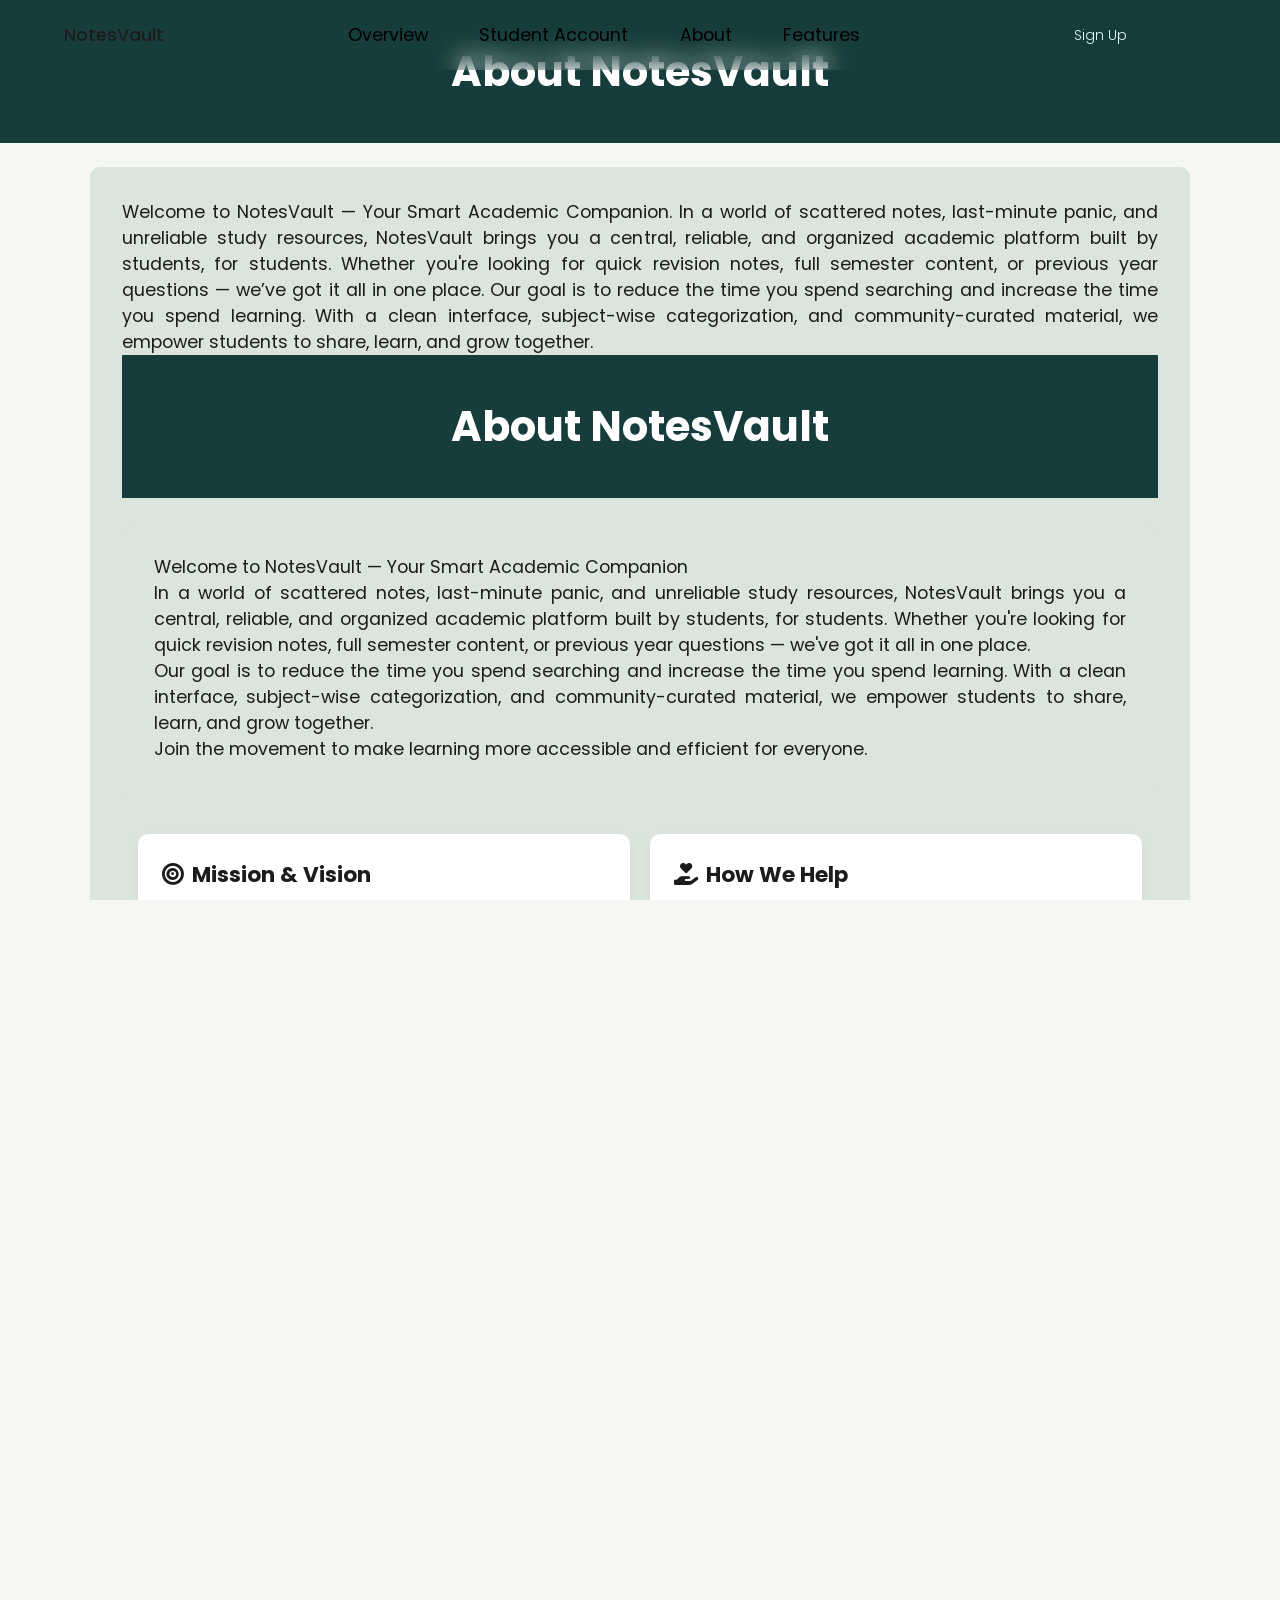
==== about.html @ c459f309 "Merge branch 'main' into main" ====
<!DOCTYP<!DOCTYPE html>
<html lang="en">
<head>
  <meta charset="UTF-8" />
  <meta name="viewport" content="width=device-width, initial-scale=1.0"/>
  <meta name="description" content="Learn about NotesVault - Your Smart Academic Companion. A centralized platform for students to store, browse, and manage notes and previous year questions semester-wise." />
  <meta name="keywords" content="notes, academic, study, students, NotesVault, previous year questions, semester notes" />
  <title>About | NotesVault</title>
  <meta name="description" content="Learn about NotesVault, your smart academic companion for organized notes, study resources, and community-curated content.">
  <meta name="keywords" content="NotesVault, academic resources, study notes, student community, education, open-source">
  <link rel="stylesheet" href="about.css" />
  <link rel="stylesheet" href="styles.css" />
  <link rel="stylesheet" href="https://cdnjs.cloudflare.com/ajax/libs/font-awesome/6.4.0/css/all.min.css">
</head>
<body>


  <header class="hero-section">
    <h1>About NotesVault</h1>
  </header>

  <section class="intro-box container">
    <p>
      Welcome to NotesVault — Your Smart Academic Companion.
      In a world of scattered notes, last-minute panic, and unreliable study resources, NotesVault brings you a central, reliable, and organized academic platform built by students, for students. Whether you're looking for quick revision notes, full semester content, or previous year questions — we’ve got it all in one place.
      Our goal is to reduce the time you spend searching and increase the time you spend learning. With a clean interface, subject-wise categorization, and community-curated material, we empower students to share, learn, and grow together.

  <!-- Header -->
  <header>
    <div id="header">
      <div id="header-title-box">
        <p id="header-title">NotesVault</p>
      </div>

      <!-- Hamburger Menu Button -->
      <button class="hamburger-menu" id="hamburgerMenu" onclick="toggleMobileMenu()">
        <span class="hamburger-line"></span>
        <span class="hamburger-line"></span>
        <span class="hamburger-line"></span>
      </button>

      <!-- Navigation Menu -->
      <div id="header-navigation" class="nav-menu">
        <a href="./pages/overview.html">Overview</a>
        <a href="/">Student Account</a>
        <a href="about.html">About</a>
        <a href="/">Features</a>
      </div>

      <div id="header-signup-box">
        <a href="/notesvault/pages/signup.html"><p>Sign Up</p></a>
        <button class="theme-toggle" id="themeToggle" onclick="toggleTheme()">
          <svg class="sun-icon" width="20" height="20" viewBox="0 0 24 24" fill="none" stroke="currentColor"
            stroke-width="2" stroke-linecap="round" stroke-linejoin="round">
            <circle cx="12" cy="12" r="5"></circle>
            <path
              d="M12 1v2M12 21v2M4.22 4.22l1.42 1.42M18.36 18.36l1.42 1.42M1 12h2M21 12h2M4.22 19.78l1.42-1.42M18.36 5.64l1.42-1.42">
            </path>
          </svg>
          <svg class="moon-icon" width="20" height="20" viewBox="0 0 24 24" fill="none" stroke="currentColor"
            stroke-width="2" stroke-linecap="round" stroke-linejoin="round">
            <path d="M21 12.79A9 9 0 1 1 11.21 3 7 7 0 0 0 21 12.79z"></path>
          </svg>
        </button>
      </div>
    </div>
  </header>

  <!-- Hero Section -->
  <section class="hero-section">
    <h1>About NotesVault</h1>
  </section>

  <!-- Intro -->
  <section class="intro-box container">
    <p>
      Welcome to NotesVault — Your Smart Academic Companion
    </p>
    <p>
      In a world of scattered notes, last-minute panic, and unreliable study resources, NotesVault brings you a central, reliable, and organized academic platform built by students, for students. Whether you're looking for quick revision notes, full semester content, or previous year questions — we've got it all in one place.
    </p>
    <p>
      Our goal is to reduce the time you spend searching and increase the time you spend learning. With a clean interface, subject-wise categorization, and community-curated material, we empower students to share, learn, and grow together.
    </p>
    <p>

      Join the movement to make learning more accessible and efficient for everyone.
    </p>
  </section>

  <section class="two-cards container">
    <div class="card">
      <h3><i class="fas fa-bullseye"></i> Mission & Vision</h3>
      <p>
        We aim to simplify academic resources for every student, ensuring equal access to well-organized material.
        Our mission is to eliminate academic clutter and create a collaborative ecosystem where students support each other through shared resources.
      </p>
    </div>
    <div class="card">
      <h3><i class="fas fa-hand-holding-heart"></i> How We Help</h3>
      <p>
        From last-minute revision to full-fledged preparation, we reduce the search time so you can focus on learning.
        Organized filters, peer-contributed content, and smart UX make us your go-to academic hub.
      </p>
    </div>
  </section>

  <section class="features container">
    <div class="feature-box">
      <h3><i class="fas fa-book"></i> Centralized Notes</h3>
      <p>
        Access semester-wise notes across subjects in one place. Clear breakdowns, organized format, and community-vetted quality.
      </p>
    </div>
    <div class="feature-box">
      <h3><i class="fas fa-search"></i> Smart Search</h3>
      <p>
        Powerful search with semester, branch, or subject filters so you never waste time again.
      </p>
    </div>
    <div class="feature-box">
      <h3><i class="fas fa-users"></i> Community Powered</h3>
      <p>
        NotesVault thrives on student contributions. Share your notes, help others, and build together.
      </p>
    </div>
  </section>

  <section class="cta container">
    <h3><i class="fab fa-github"></i> Star Our Project on GitHub</h3>
    <p>Love NotesVault? Show your support by starring our open-source repo on GitHub.</p>
    <p>
      Help us grow and build better by joining our contributor community!
    </p>
    <a href="https://github.com/opensource-society/notesvault" target="_blank">
      ⭐ Star on GitHub
    </a>
  </section>

  <footer class="footer">
    © 2025 NotesVault. All rights reserved.

  <!-- Footer -->
  <footer class="modern-footer">
    <div class="footer-container">
      <div class="footer-top">
        <div class="footer-brand">
          <div class="footer-logo">NotesVault</div>
          <p class="footer-description">
            Your go-to companion for organized learning. Keep your study notes and PYQs organized, easy to
            find, and always just a click away.
          </p>
          <div class="social-links">
            <a href="https://github.com/opensource-society/notesvault" class="social-link" target="_blank"
              rel="noopener noreferrer">
              <svg width="24" height="24" viewBox="0 0 24 24" fill="currentColor">
                <path
                  d="M12 0C5.374 0 0 5.373 0 12 0 17.302 3.438 21.8 8.207 23.387c.599.111.793-.261.793-.577v-2.234c-3.338.726-4.033-1.416-4.033-1.416-.546-1.387-1.333-1.756-1.333-1.756-1.089-.745.083-.729.083-.729 1.205.084 1.839 1.237 1.839 1.237 1.07 1.834 2.807 1.304 3.492.997.107-.775.418-1.305.762-1.604-2.665-.305-5.467-1.334-5.467-5.931 0-1.311.469-2.381 1.236-3.221-.124-.303-.535-1.524.117-3.176 0 0 1.008-.322 3.301 1.23A11.509 11.509 0 0112 5.803c1.02.005 2.047.138 3.006.404 2.291-1.552 3.297-1.23 3.297-1.23.653 1.653.242 2.874.118 3.176.77.84 1.235 1.911 1.235 3.221 0 4.609-2.807 5.624-5.479 5.921.43.372.823 1.102.823 2.222v3.293c0 .319.192.694.801.576C20.566 21.797 24 17.300 24 12c0-6.627-5.373-12-12-12z" />
              </svg>
            </a>
            <a href="#discord" class="social-link">
              <svg width="24" height="24" viewBox="0 0 24 24" fill="currentColor">
                <path
                  d="M20.317 4.492c-1.53-.69-3.17-1.2-4.885-1.49a.075.075 0 0 0-.079.036c-.21.369-.444.85-.608 1.23a18.566 18.566 0 0 0-5.487 0 12.36 12.36 0 0 0-.617-1.23A.077.077 0 0 0 8.562 3c-1.714.29-3.354.8-4.885 1.491a.07.07 0 0 0-.032.027C.533 9.093-.32 13.555.099 17.961a.08.08 0 0 0 .031.055 20.03 20.03 0 0 0 5.993 2.98.078.078 0 0 0 .084-.026 13.83 13.83 0 0 0 1.226-1.963.074.074 0 0 0-.041-.104 13.201 13.201 0 0 1-1.872-.878.075.075 0 0 1-.008-.125c.126-.093.252-.19.372-.287a.075.075 0 0 1 .078-.01c3.927 1.764 8.18 1.764 12.061 0a.075.075 0 0 1 .079.009c.12.098.245.195.372.288a.075.075 0 0 1-.006.125c-.598.344-1.22.635-1.873.877a.075.075 0 0 0-.041.105c.36.687.772 1.341 1.225 1.962a.077.077 0 0 0 .084.028 19.963 19.963 0 0 0 6.002-2.981.076.076 0 0 0 .032-.054c.5-5.094-.838-9.52-3.549-13.442a.06.06 0 0 0-.031-.028zM8.02 15.278c-1.182 0-2.157-1.069-2.157-2.38 0-1.312.956-2.38 2.157-2.38 1.21 0 2.176 1.077 2.157 2.38 0 1.312-.956 2.38-2.157 2.38zm7.975 0c-1.183 0-2.157-1.069-2.157-2.38 0-1.312.955-2.38 2.157-2.38 1.21 0 2.176 1.077 2.157 2.38 0 1.312-.946 2.38-2.157 2.38z" />
              </svg>
            </a>
          </div>
        </div>

        <div class="footer-links">
          <h4>Quick Links</h4>
          <ul>
            <li><a href="./pages/overview.html">Overview</a></li>
            <li><a href="#features">Features</a></li>
            <li><a href="search.html">Browse Notes</a></li>
            <li><a href="upload.html">Upload Notes</a></li>
            <li><a href="about.html">About</a></li>
          </ul>
        </div>

        <div class="footer-community">
          <h4>Community</h4>
          <div class="community-badges">
            <a href="https://gssoc.girlscript.tech/" class="gssoc-badge" target="_blank" rel="noopener noreferrer">
              <div class="oss-badge">
                <img src="https://substack-post-media.s3.amazonaws.com/public/images/e0a1ea17-12ac-433f-9266-afb96c11f06a_200x200.jpeg" alt="GSSOC Badge" />
                <span>Girlscript Summer Of Code</span>
              </div>
            </a>

            <a href="https://github.com/opensource-society" class="oss-link" target="_blank" rel="noopener noreferrer">
              <div class="oss-badge">
                <img src="./assets/index/images/oss.png" alt="oss">
                <span>Open Source Society</span>
              </div>
            </a>
          </div>
          <p class="community-text">
            Join our vibrant community of learners and contributors
          </p>
        </div>

        <div class="footer-bottom">
          <div class="footer-divider"></div>
          <div class="footer-bottom-content">
            <p class="copyright">
              © 2025 NotesVault. Built with ❤️ by the Open Source Community
            </p>
            <div class="footer-bottom-links">
              <a href="#privacy">Privacy Policy</a>
              <a href="#terms">Terms of Service</a>
              <a href="https://github.com/opensource-society/notesvault/blob/main/LICENSE" target="_blank"
                rel="noopener noreferrer">MIT License</a>
            </div>
          </div>
        </div>
      </div>
    </div>

  </footer>

  <script src="script.js" defer></script>
</body>
</html>
---- about.css ----
body {
  margin: 0;
  font-family: 'Segoe UI', sans-serif;
  background: #f4f9f4;
  color: #1c1c1c;
}

.container {
  max-width: 1100px;
  margin: 0 auto;
  padding: 1.5rem 1rem;
}

/* Header (Hero Section) */
.hero-section {
  background-color: #163d3b;
  color: white;
  padding: 2.5rem 1rem;
  text-align: center;
}

.hero-section h1 {
  font-size: 2.6rem;
  margin: 0;
}

/* Intro Section */
.intro-box {
  background-color: #dbe5dc;
  border-radius: 10px;
  margin-top: 1.5rem;
  padding: 1.5rem;
  font-size: 1.1rem;
  font-weight: 400;
  text-align: justify;
  /* FIX: Added missing padding as per the issue description */
  padding: 2rem;
}

/* Cards (Mission & How We Help, Features) */
.two-cards,
.features {
  display: flex;
  gap: 1.2rem;
  flex-wrap: wrap; /* Allows cards to wrap to the next line on smaller screens */
  margin-top: 1rem;
  justify-content: space-between; /* Distributes space between items */
}

.card,
.feature-box {
  flex: 1; /* Allows cards to grow and shrink */
  background: white;
  border-radius: 10px;
  padding: 1.5rem;
  box-shadow: 0 2px 8px rgba(0, 0, 0, 0.04);
  line-height: 1.6;
  margin: 0; /* Ensures no default browser margin interferes with flex gap */
  min-width: 280px; /* Prevents cards from becoming too narrow before wrapping */
}

.card h3,
.feature-box h3 {
  margin-bottom: 0.8rem;
  display: flex;
  align-items: center;
  gap: 0.5rem; /* Space between icon and text */
  font-size: 1.35rem;
}

.card p,
.feature-box p {
  color: #444;
}

/* GitHub CTA Section */
.cta {
  text-align: center;
  background: #dbe5dc;
  border-radius: 12px;
  padding: 2rem 1.5rem;
  margin-top: 2rem;
  margin-bottom: 3rem;
}

.cta h3 {
    font-size: 1.8rem;
    margin-bottom: 0.8rem;
}

.cta p {
    margin-bottom: 1rem;
    line-height: 1.6;
}

.cta a {
  display: inline-block;
  margin-top: 1rem;
  padding: 0.75rem 1.8rem;
  background-color: #2f3e46;
  color: white;
  text-decoration: none;
  border-radius: 8px;
  font-weight: 600;
  transition: background 0.3s ease;
}

.cta a:hover {
  background-color: #1d2a2e;
}

/* Footer */
.footer {
  background: #2f3e46;
  color: white;
  text-align: center;
  padding: 1rem;
  margin-top: 3rem;
  font-size: 0.9rem;
}

/* --- Responsive Design Media Queries --- */

/* Tablets and larger phones */
@media (max-width: 768px) {
  .hero-section h1 {
    font-size: 2.2rem;
  }

  .intro-box {
    padding: 1.5rem; /* Adjust padding for smaller screens */
    font-size: 1rem;
  }

  .two-cards,
  .features {
    flex-direction: column; /* Stack cards vertically */
    align-items: center; /* Center the stacked cards */
  }

  .card,
  .feature-box {
    width: 90%; /* Take up more width when stacked */
    max-width: 450px; /* Limit width for consistency */
  }

  .cta {
    padding: 1.5rem 1rem;
  }

  .cta h3 {
      font-size: 1.5rem;
  }

  .cta a {
    padding: 0.6rem 1.5rem;
    font-size: 0.9rem;
  }
}

/* Smaller phones */
@media (max-width: 480px) {
  .container {
    padding: 1rem 0.8rem; /* Reduce container padding further */
  }

  .hero-section {
    padding: 2rem 0.8rem;
  }

  .hero-section h1 {
    font-size: 1.8rem;
  }

  .intro-box {
    padding: 1rem; /* Smaller padding for very compact screens */
  }
}
=======
/* Responsive Design */
@media (max-width: 768px) {
  .hero-section h1 {
    font-size: 2rem;
  }
  
  .container {
    padding: 1rem 0.5rem;
  }
  
  .intro-box {
    padding: 1rem;
    margin-top: 1rem;
    font-size: 1rem;
  }
  
  .two-cards,
  .features {
    flex-direction: column;
    gap: 1rem;
  }
  
  .card,
  .feature-box {
    padding: 1rem;
  }
  
  .cta {
    padding: 1.5rem 1rem;
    margin-bottom: 2rem;
  }
  
  .cta a {
    padding: 0.6rem 1.5rem;
    font-size: 0.9rem;
  }
}

@media (max-width: 480px) {
  .hero-section {
    padding: 2rem 1rem;
  }
  
  .hero-section h1 {
    font-size: 1.8rem;
  }
  
  .intro-box {
    padding: 0.8rem;
    font-size: 0.95rem;
  }
  
  .card h3,
  .feature-box h3 {
    font-size: 1.1rem;
  }
  
  .card p,
  .feature-box p {
    font-size: 0.9rem;
  }
}
---- styles.css ----
@import url("https://fonts.googleapis.com/css2?family=Open+Sans:wght@600&family=Poppins:ital,wght@0,100;0,200;0,300;0,400;0,500;0,600;0,700;0,800;0,900;1,100;1,200;1,300;1,400;1,500;1,600;1,700;1,800;1,900");

body {
  background-color: #f4f7f2;
  margin: 0;
  padding:0;
}

.theme-toggle {
  display: flex;
  align-items: center;
  justify-content: center;
  width: 40px;
  height: 40px;
  background: rgba(22, 61, 59, 0.1);
  border: 1px solid rgba(22, 61, 59, 0.2);
  border-radius: 50%;
  cursor: pointer;
  transition: all 0.3s ease;
  margin-right: 15px;
  position: relative;
  overflow: hidden;
}

.theme-toggle:hover {
  background: rgba(22, 61, 59, 0.2);
  border-color: rgba(22, 61, 59, 0.3);
  transform: scale(1.05);
}

.theme-toggle .sun-icon,
.theme-toggle .moon-icon {
  position: absolute;
  top: 50%;
  left: 50%;
  transform: translate(-50%, -50%);
  transition: all 0.3s ease;
  color: #163d3b;
}

.theme-toggle .sun-icon {
  opacity: 1;
  visibility: visible;
}

.theme-toggle .moon-icon {
  opacity: 0;
  visibility: hidden;
}

/* Dark mode theme toggle button styles */
[data-theme="dark"] .theme-toggle {
  background: rgba(223, 248, 248, 0.1);
  border-color: rgba(223, 248, 248, 0.2);
}

[data-theme="dark"] .theme-toggle:hover {
  background: rgba(223, 248, 248, 0.2);
  border-color: rgba(223, 248, 248, 0.3);
}

[data-theme="dark"] .theme-toggle .sun-icon,
[data-theme="dark"] .theme-toggle .moon-icon {
  color: #dff8f8;
}

[data-theme="dark"] .theme-toggle .sun-icon {
  opacity: 0;
  visibility: hidden;
}

[data-theme="dark"] .theme-toggle .moon-icon {
  opacity: 1;
  visibility: visible;
}

/* Integrated code from paste-2.txt (lines 90 to 154) */

/* Example integrated styles (replace with actual content from paste-2.txt) */
.example-class {
  color: #333;
  font-size: 16px;
  margin: 10px;
}

.another-example {
  display: flex;
  justify-content: center;
  align-items: center;
  padding: 20px;
}
/* Navigation Menu Styles with updated order for theme toggle */
/* General reset if needed */
* {
  margin: 0;
  padding: 0;
  box-sizing: border-box;
}

/* Ensure parent scroll works */
html,
body {
  height: 100%;
  overflow-x: hidden;
  font-family: "Poppins", sans-serif;
}

/* Sticky header */
#header {
  position: fixed;
  top: 0;
  left: 0;
  width: 100vw;
  z-index: 1000;
  display: flex;
  flex-direction: row;
  justify-content: space-between;
  align-items: center;
  padding: 15px 0;
  backdrop-filter: blur(12px);
  -webkit-backdrop-filter: blur(12px);
  box-shadow: none !important;
  border-bottom: none !important;
  margin: 0;
}

/* Flex box for left/right header items */
#header div {
  display: flex;
}

/* Ensures text/icons inside header are centered vertically */
#header div p {
  display: flex;
  align-items: center;
}

/* Left section spacing */
#header #header-title-box {
  margin-left: 5vw;
}

#header-title-box {
  display: flex;
  align-items: center;
}

/* Title style */
#header #header-title-box #header-title {
  font-weight: 500;
  font-style: normal;
  font-size: calc(12px+1vw);
}

/* Hamburger Menu Styles */
.hamburger-menu {
  display: none;
  flex-direction: column;
  justify-content: space-around;
  width: 30px;
  height: 25px;
  background: transparent;
  border: none;
  cursor: pointer;
  padding: 0;
  z-index: 1001;
}

.hamburger-line {
  width: 100%;
  height: 3px;
  background-color: #163d3b;
  border-radius: 2px;
  transition: all 0.3s ease;
}

.hamburger-menu.active .hamburger-line:nth-child(1) {
  transform: rotate(45deg) translate(6px, 6px);
}

.hamburger-menu.active .hamburger-line:nth-child(2) {
  opacity: 0;
}

.hamburger-menu.active .hamburger-line:nth-child(3) {
  transform: rotate(-45deg) translate(6px, -6px);
}

/* Navigation Menu Styles */
#header #header-navigation {
  width: 40vw;
  justify-content: space-between;
}

#header #header-navigation p {
  font-family: "Poppins", sans-serif;
  font-weight: 300;
  font-style: normal;
  font-size: calc(9px + 0.4vw);
  transition: font-weight 0.1s, text-decoration 0.1s;
  cursor: pointer;
}

.nav-menu a {
  text-decoration: none;
  color: #000000;
  font-style: normal;
  font-family: "Poppins", sans-serif;
}
.nav-menu a:hover {
  text-decoration: underline;
  color: green;
}
#header #header-navigation p:hover {
  font-weight: 400;
  text-decoration: underline;
}

#header #header-signup-box {
  margin-right: 5vw;
  cursor: pointer;
  display: flex;
  align-items: center;
  gap: 4px;
}

#header #header-signup-box p {
  display: inline-flex;
  font-family: "Poppins", sans-serif;
  font-weight: 300;
  font-style: normal;
  font-size: calc(9px + 0.4vw);
  background-color: #163d3b;
  padding: 8px 30px;
  color: #dff8f8;
  border-radius: 30px;
  vertical-align: middle;
  align-items: center;
  max-height: 50px;
}
/* flex box solved */
#main {
  display: flex;
  /* flex-direction: row; */
  margin: 5vw;
  padding-block: 30px;
  justify-content: center;
  align-items: center;
}

#main .welcome {
  font-weight: 600;
  font-size: calc(7px + 0.4vw);
  background-color: #f8e1ca;
  color: #eda950;
  width: fit-content;
  padding: 0px 15px;
  border-radius: 15px;
}

.main-text {
  font-family: "Poppins", sans-serif;
  font-weight: 200;
  font-style: italic; /* OR normal — choose one */
  font-size: calc(9px + 0.4vw);
}

.main-heading {
  font-family: "Open Sans", sans-serif;
  font-optical-sizing: auto;
  font-weight: 600;
  font-style: normal;
  font-optical-sizing: auto;
  font-variation-settings: "wdth" 100;
  font-size: calc(20px + 1.5vw);
  line-height: 1.6;
}

.main-text {
  margin: 10px 0px;
  /* padding: 20px; */
  /* background-color: red; */
}

.main-left-links {
  padding: 20px;
  display: flex;
  flex-direction: row;
}

.main-left-links .links-text {
  display: inline-flex;
  margin-right: 1vw;
  padding: 0px 30px;
  font-family: "Poppins", sans-serif;
  font-weight: 300;
  font-style: normal;
  font-size: calc(9px + 0.4vw);
  min-height: calc(50px - 0.4vw);
  align-items: center;
  border-radius: 30px;
  cursor: pointer;
}

.main-left-links .features-box {
  background-color: #f7b86e;
  color: #544c1e;
}

.main-left-links .try-box {
  border: solid 1px;
}

.main-right {
  display: flex;
  flex-direction: column;
  width: 50vw;
  align-items: center;
}

.main-right-box {
  background-color: #dae6d7;
  width: 30vw;
  border-radius: 15px;
}

.main-right-upper-box {
  margin: 20px;
  padding: 20px;
  background-color: #f5f9f3;
  border-radius: 15px;
}

.main-right-upper-box .right-text-div {
  padding: 15px;
}

.main-right-upper-box .right-text {
  display: inline-flex;
  font-family: "Poppins", sans-serif;
  font-weight: 500;
  font-style: normal;
  font-size: calc(12px + 0.4vw);
}

.main-right-upper-box .main-right-upper-box-progress {
  display: flex;
  flex-direction: row;
  justify-content: space-between;
}

.main-right-upper-box .main-right-upper-box-progress .small {
  font-weight: 300;
  padding: 15px;
}

.main-right-search {
  display: inline-flex;
  flex-direction: row;
  position: relative;
  z-index: 0;
  justify-content: center;
}

.main-right-search .search-icon {
  position: absolute;
  z-index: 1;
  opacity: 0.8;
  width: 16px;
  margin: 20px 20px;
}

.search-form-input-container{
  display: flex;
  align-items: center;
}

.main-right-search .main-right-search-form-input {
  display: inline-flex;
  font-family: "Poppins", sans-serif;
  font-weight: 500;
  font-style: normal;
  background-color: #dfe9d7;
  border: none;
  border-radius: 10px;
  padding: 10px 30px;
  width: calc(30vw - 130px);
  margin: 10px 15px;
}

.search-parameters-div {
  display: flex;
  align-items: center;
  justify-content: center;
  margin: 4px 0px;
}

.search-parameters-div .search-parameters-select {
  display: flex;
  border: none;
  background-color: rgba(165, 201, 160, 0.5607843137);
  color: #000000;
  padding: 10px;
  border-radius: 20px;
  box-shadow: 0 2px 5px rgba(0, 0, 0, 0.1);
  transition: background-color 0.2s ease;
  cursor: pointer;
}

.search-parameters-div .search-parameters-select:focus {
  outline: none;
  background-color: rgba(165, 201, 160, 0.8156862745);
}

.search-parameters-div .search-parameters-option {
  border: none;
  border-radius: 30px;
  padding: 10px;
  background-color: rgba(165, 201, 160, 0.8156862745);
  color: #2E2E2E;
}


.About {
  font-family: "Poppins", sans-serif;
  display: flex;
  flex-wrap: wrap; 
  justify-content: center;
  gap: 2rem; 
 
  margin: 5vw;
  max-width: 1200px; 
  margin-left: auto;
  margin-right: auto;
}

.About-left-box {
  flex: 1 1 300px; 
  min-width: 280px;
}

.About-left-heading {
  font-weight: 500;
  font-size: 50px;
  align-items: center;
  letter-spacing: 0.1px;
}

.About-left-text {
  font-weight: 200;
  font-size: calc(15px + 0.4vw);
}

.About-left-link {
  font-weight: 500;
  font-size: calc(12px + 0.4vw);
  color: #6b6eb9;
  cursor: pointer;
}

.About-right {
  display: flex;
  flex-wrap: wrap;
  justify-content: center;
  gap: 1.5rem;
  flex: 2 1 500px;
}

.About-right-box {
  flex: 1 1 200px;
  padding: 1.5rem;
  background-color: rgba(165, 201, 160, 0.5607843137);
  border-radius: 20px;
  cursor: pointer;
  transition: background-color 0.3s ease, transform 0.3s ease;
}

.About-right-box:hover {
  transform: scale(1.03);
  box-shadow: 0 4px 12px rgba(0, 0, 0, 0.1);
}

.About-right-heading {
  font-weight: 500px;
  font-size: calc(14px + 0.4vw);
  letter-spacing: 0.1px;
}

.About-right-text {
  font-weight: 300;
  font-style: italic; /* CORRECTED: Kept the italic style and removed the conflicting one */
  font-size: calc(9px + 0.4vw);
}

/* added Simple Fade-In Animation on Page Load */
@keyframes fadeInUp {
  from {
    opacity: 0;
    transform: translateY(30px);
  }
  to {
    opacity: 1;
    transform: translateY(0);
  }
}

.About-right-box {
  opacity: 0;
  animation: fadeInUp 0.8s ease forwards;
}

/* Optional: stagger the boxes */
.About-right-box:nth-child(1) {
  animation-delay: 0.8s;
}
.About-right-box:nth-child(2) {
  animation-delay: 0.8s;
}
.About-right-box:nth-child(3) {
  animation-delay: 0.8s;
}

/* RESPONSIVE BREAKPOINTS */

/* Tablet styles (768px and down) */
@media screen and (max-width: 768px) {
  #header {
    flex-wrap: wrap;
    padding: 15px 0;
  }

  #header #header-title-box {
    margin-left: 3vw;
  }

  #header #header-navigation {
    width: 40vw;
    justify-content: space-around;
  }

  #header #header-navigation p {
    font-size: calc(10px + 0.5vw);
  }

  #header #header-signup-box {
    margin-right: 3vw;
  }

  #header #header-signup-box p {
    padding: 8px 20px;
    font-size: calc(10px + 0.5vw);
  }

  #main {
    flex-direction: column;
    margin: 4vw;
    gap: 30px;
  }

  .main-right {
    width: 100%;
    align-items: center;
  }

  .main-right-box {
    width: 80vw;
    max-width: 500px;
  }

  .main-right-search .main-right-search-form-input {
    width: calc(80vw - 130px);
    max-width: calc(500px - 130px);
  }

  .footer {
    flex-direction: column;
    gap: 30px;
    margin: 4vw;
    align-items: center;
  }

  .footer .footer-left-box {
    max-width: 100%;
    text-align: center;
  }

  .footer-right {
    flex-wrap: wrap;
    gap: 20px;
    justify-content: center;
    width: 100%;
  }

  .footer-right .footer-right-box {
    width: calc(50% - 40px);
    margin: 10px;
    min-width: 250px;
    text-align: center;
  }
}

/* Mobile styles (600px and down) */
@media screen and (max-width: 600px) {
  /* Mobile Header Layout - Logo | Signup | Hamburger */
  #header {
    justify-content: flex-start;
    align-items: center;
    gap: 15px;
  }

  #header #header-title-box {
    margin-left: 5vw;
    order: 1;
  }

  #header #header-signup-box {
    order: 2;
    margin-right: 0;
    margin-left: auto;
  }

  .hamburger-menu {
    display: flex;
    order: 3;
    position: static;
    margin-right: 5vw;
    transform: none;
  }

  #header #header-navigation {
    display: none;
    position: absolute;
    top: 100%;
    left: 0;
    right: 0;
    background-color: #f4f7f2;
    flex-direction: column;
    width: 100%;
    padding: 20px 0;
    box-shadow: 0 2px 10px rgba(0, 0, 0, 0.1);
    z-index: 1000;
    order: 4;
  }

  #header #header-navigation.show {
    display: flex;
  }

  #header #header-navigation p {
    padding: 15px 20px;
    margin: 5px 0;
    border-bottom: 1px solid #e0e0e0;
    width: 100%;
    justify-content: center;
    font-size: calc(12px + 0.5vw);
  }

  #header #header-navigation p:last-child {
    border-bottom: none;
  }

  #header #header-signup-box p {
    padding: 8px 15px;
    font-size: 12px;
  }

  .main-heading {
    font-size: calc(18px + 2vw);
  }

  .main-left-links {
    flex-direction: column;
    gap: 10px;
  }

  .main-left-links .links-text {
    margin-right: 0;
    text-align: center;
    justify-content: center;
  }

  .main-right-box {
    width: 90vw;
  }

  .main-right-search .main-right-search-form-input {
    width: calc(90vw - 130px);
  }

  .footer-right .footer-right-box {
    width: 100%;
    margin: 10px 0;
    text-align: center;
  }
}

/* Small mobile styles (480px and down) */
@media screen and (max-width: 480px) {
  #header #header-title-box {
    margin-left: 4vw;
  }

  #header #header-title-box #header-title {
    font-size: calc(14px + 1.5vw);
  }

  .hamburger-menu {
    margin-right: 4vw;
  }

  #main {
    margin: 4vw 2vw;
  }

  .main-heading {
    font-size: calc(16px + 3vw);
    line-height: 1.4;
  }

  .main-text {
    font-size: calc(10px + 0.8vw);
  }

  .main-right-upper-box {
    margin: 15px;
  }

  .main-right-search .search-icon {
    width: 14px;
    margin: 18px 15px;
  }

  .main-right-search .main-right-search-form-input {
    padding: 8px 25px;
    font-size: 14px;
    width: calc(90vw - 110px);
  }

  .About {
    margin: 4vw 2vw;
  }

  .About .About-left-heading,
  .About-right .About-right-heading {
    font-size: calc(12px + 0.8vw);
  }

  .About .About-left-text,
  .About-right .About-right-text {
    font-size: calc(10px + 0.6vw);
  }

  .About-right .About-right-box {
    padding: 20px;
    margin: 10px 0;
  }
}

/* Extra small mobile styles (360px and down) */
@media screen and (max-width: 360px) {
  #header #header-title-box #header-title {
    font-size: 16px;
  }

  #header #header-signup-box p {
    padding: 8px 10px;
    font-size: 10px;
  }

  .hamburger-menu {
    margin-right: 4vw;
    width: 25px;
    height: 20px;
  }

  .main-heading {
    font-size: 22px;
  }

  .main-text {
    font-size: 12px;
  }

  .main-left-links .links-text {
    padding: 0px 20px;
    font-size: 12px;
    min-height: 40px;
  }

  .main-right-box {
    width: 95vw;
  }

  .main-right-search .main-right-search-form-input {
    width: calc(95vw - 100px);
    padding: 6px 20px;
    font-size: 12px;
  }

  .right-text {
    font-size: 14px !important;
  }

  .footer .footer-left-heading,
  .footer-right .footer-right-heading {
    font-size: 14px;
  }

  .footer .footer-left-text,
  .footer-right .footer-right-text {
    font-size: 11px;
  }

  .footer-right .footer-right-box {
    padding: 15px;
    margin: 8px 0;
  }
}

/* Dark Mode Styles */
[data-theme="dark"] {
  color-scheme: dark;
}

[data-theme="dark"] body {
  background-color: #0d0d0d;
  color: #f1f1f1;
  transition: background-color 0.3s ease, color 0.3s ease;
}

[data-theme="dark"] #header {
  background-color: #121212;
  border-bottom: 1px solid #2c2c2c;
}

[data-theme="dark"] #header #header-title {
  color: #ffffff;
}

[data-theme="dark"] .hamburger-line {
  background: #ffffff;
}

[data-theme="dark"] #header #header-navigation {
  background-color: #121212;
}

[data-theme="dark"] .nav-menu a {
  color: white;
}

[data-theme="dark"] .nav-menu a:hover {
  text-decoration: underline;
  color: green;
}

[data-theme="dark"] #header #header-navigation p {
  color: #e0e0e0;
}

[data-theme="dark"] #header #header-navigation p:hover {
  color: #ffffff;
}

[data-theme="dark"] #header #header-signup-box p {
  background-color: #2c5a57;
  color: #b8e6e1;
}

[data-theme="dark"] .nav-menu a{
  text-decoration: none;
  color: #dff8f8;
  font-style: normal;
  font-family: "Poppins", sans-serif;
}
[data-theme="dark"] .nav-menu a:hover{
  text-decoration: underline;
  color: #4CAF50;
}
[data-theme="dark"] .main-text {
  color: #e0e0e0;
}

[data-theme="dark"] .main-heading {
  color: #ffffff;
}

[data-theme="dark"] .welcome {
  background-color: #3d2f1a;
  color: #d4a853;
}

[data-theme="dark"] .links-text {
  background-color: #1a1a1a;
  color: #e0e0e0;
  border: 1px solid #333;
}

[data-theme="dark"] .links-text:hover {
  background-color: #333;
  color: #ffffff;
}

[data-theme="dark"] .features-box {
  background-color: #4a3420;
  color: #d4a853;
}

[data-theme="dark"] .try-box {
  border-color: #444;
}

[data-theme="dark"] .main-right-box {
  background-color: #1a2e1a;
  color: #e0e0e0;
}

[data-theme="dark"] .main-right-upper-box {
  background-color: #0f1f0f;
  color: #e0e0e0;
}

[data-theme="dark"] .right-text {
  color: #e0e0e0;
}

[data-theme="dark"] .main-right-search-form-input {
  background-color: #1e1e1e;
  color: #ffffff;
  border: 1px solid #444;
}

[data-theme="dark"] .main-right-search-form-input::placeholder {
  color: #888;
}

[data-theme="dark"] .search-icon {
  color: #888;
}

[data-theme="dark"] .search-parameters-select {
  background-color: #2a3b2a;
  color: #f7b86e;
  border: 1px solid #f7b86e;
}
[data-theme="dark"] .search-parameters-select:focus {
  background-color: #1a2e1a;
  outline: none;
  border: 1px solid #f7b86e;
}

[data-theme="dark"] .search-parameters-option {
  background-color: #2a3b2a;
  color: #f7b86e;
}

[data-theme="dark"] .About-left-heading,
[data-theme="dark"] .About-right-heading {
  color: #ffffff;
}

[data-theme="dark"] .About-left-text,
[data-theme="dark"] .About-right-text {
  color: #cccccc;
}

[data-theme="dark"] .About-left-link {
  color: #8a8ddb;
}

[data-theme="dark"] .About-right .About-right-box:hover {
  background-color: #2a2a2a;
  color: #ffffff;
}

[data-theme="dark"] .About-right svg {
  stroke: #e0e0e0;
}

[data-theme="dark"] .modern-footer {
  background: linear-gradient(135deg, #0a1f1d 0%, #0d2420 100%);
}

[data-theme="dark"] .footer-logo {
  background: linear-gradient(135deg, #e0e0e0, #f7b86e);
  -webkit-background-clip: text;
  -webkit-text-fill-color: transparent;
  background-clip: text;
}

[data-theme="dark"] .footer-description {
  color: #a0c4c1;
}

[data-theme="dark"] .social-link {
  background: rgba(223, 248, 248, 0.05);
  border-color: rgba(223, 248, 248, 0.1);
}

[data-theme="dark"] .social-link:hover {
  background: rgba(223, 248, 248, 0.1);
  border-color: rgba(223, 248, 248, 0.2);
}

[data-theme="dark"] .footer-links h4,
[data-theme="dark"] .footer-community h4 {
  color: #ffffff;
}

[data-theme="dark"] .footer-links a {
  color: #a0c4c1;
}

[data-theme="dark"] .footer-links a:hover {
  color: #dff8f8;
}

[data-theme="dark"] .oss-badge {
  background: rgba(223, 248, 248, 0.05);
  border-color: rgba(223, 248, 248, 0.1);
}

[data-theme="dark"] .oss-badge:hover {
  background: rgba(223, 248, 248, 0.1);
  border-color: rgba(223, 248, 248, 0.2);
}

[data-theme="dark"] .community-text {
  color: #a0c4c1;
}

[data-theme="dark"] .footer-divider {
  background: linear-gradient(90deg, transparent, rgba(223, 248, 248, 0.1), transparent);
}

[data-theme="dark"] .copyright,
[data-theme="dark"] .footer-bottom-links a {
  color: #a0c4c1;
}

[data-theme="dark"] .footer-bottom-links a:hover {
  color: #dff8f8;
}

/* Responsive breakpoints integrated from paste-2.txt */

/* General responsive styles */
@media screen and (max-width: 768px) {
  body {
    font-size: 14px;
    padding-top: 8vh;
  }
  .container {
    padding: 10px;
  }
}
@media screen and (max-width: 600px) {
  .theme-toggle {
    width: 35px;
    height: 35px;
    margin-right: 10px;
  }
  
  .theme-toggle .sun-icon,
  .theme-toggle .moon-icon {
    width: 18px;
    height: 18px;
  }
}

@media screen and (max-width: 480px) {
  .theme-toggle {
    width: 32px;
    height: 32px;
    margin-right: 8px;
  }
  
  .theme-toggle .sun-icon,
  .theme-toggle .moon-icon {
    width: 16px;
    height: 16px;
  }
}

@media screen and (max-width: 360px) {
  .theme-toggle {
    width: 30px;
    height: 30px;
    margin-right: 6px;
  }
  
  .theme-toggle .sun-icon,
  .theme-toggle .moon-icon {
    width: 14px;
    height: 14px;
  }
}


/* Modern Footer Styles */
.modern-footer {
    background: linear-gradient(135deg, #163d3b 0%, #1a4441 100%);
    color: #dff8f8;
    padding: 60px 5vw 40px;
    position: relative;
    overflow: hidden;
}

.modern-footer::before {
    content: '';
    position: absolute;
    top: 0;
    left: 0;
    right: 0;
    height: 1px;
    background: linear-gradient(90deg, transparent, rgba(74, 138, 133, 0.5), transparent);
}

.footer-container {
    max-width: 1200px;
    margin: 0 auto;
}

.footer-top {
    display: grid;
    grid-template-columns: 2fr 1fr 1fr;
    gap: 60px;
    margin-bottom: 50px;
}

/* Footer Brand Section */
.footer-brand {
    max-width: 400px;
}

.footer-logo {
    font-size: 32px;
    font-weight: 600;
    margin-bottom: 20px;
    background: linear-gradient(135deg, #c7c6c0, #f7b86e);
    -webkit-background-clip: text;
    -webkit-text-fill-color: transparent;
    background-clip: text;
    font-family: "Poppins", sans-serif;
    /* background-color: #f7b86e; */
    /* color: #544c1e; */
}

.footer-description {
    font-size: 16px;
    line-height: 1.7;
    color: #b8d4d1;
    margin-bottom: 30px;
    font-weight: 300;
}

/* Social Links */
.social-links {
    display: flex;
    gap: 16px;
}
.social-link {
    display: inline-flex;
    align-items: center;
    justify-content: center;
    width: 48px;
    height: 48px;
    background: rgba(223, 248, 248, 0.1);
    border: 1px solid rgba(223, 248, 248, 0.2);
    border-radius: 12px;
    color: #dff8f8;
    text-decoration: none;
    transition: all 0.3s ease;
    backdrop-filter: blur(10px);
    box-shadow: 0 0 0 transparent; /* base state */
}

.social-link:hover {
    background: rgba(223, 248, 248, 0.2);
    border-color: rgba(223, 248, 248, 0.4);
    transform: translateY(-2px);
    box-shadow:
        0 4px 12px rgba(223, 248, 248, 0.3),
        0 0 10px rgba(223, 248, 248, 0.4); /* glow effect */
}


/* Footer Links Section */
.footer-links h4 {
    font-size: 18px;
    font-weight: 500;
    margin-bottom: 24px;
    color: #dff8f8;
}

.footer-links ul {
    list-style: none;
}

.footer-links li {
    margin-bottom: 12px;
}

.footer-links a {
    color: #b8d4d1;
    text-decoration: none;
    font-size: 15px;
    font-weight: 300;
    transition: all 0.3s ease;
    position: relative;
}

.footer-links a:hover {
    color: #dff8f8;
    transform: translateX(4px);
}

.footer-links a::before {
    content: '';
    position: absolute;
    left: -20px;
    top: 50%;
    transform: translateY(-50%);
    width: 0;
    height: 2px;
    background: linear-gradient(90deg, #a5c9a0, #f7b86e);
    transition: width 0.3s ease;
}

.footer-links a:hover::before {
    width: 12px;
}

/* Footer Community Section */
.footer-community h4 {
    font-size: 18px;
    font-weight: 500;
    margin-bottom: 24px;
    color: #dff8f8;
}

.community-badges {
    display: flex;
    flex-direction: column;
    gap: 16px;
    margin-bottom: 20px;
}

.gssoc-badge img {
    height: 32px;
    border-radius: 6px;
    transition: transform 0.3s ease;
}

.gssoc-badge:hover img {
    transform: scale(1.05);
}

.oss-link {
  text-decoration: none;
}

.oss-badge {
  display: flex;
  align-items: center;
  gap: 0.5rem;
 
  border: 1px solid #e2e8f0;
  color: #1e293b;
  border-radius: 20px; /* Pill shape */
  
  /* CHANGE THIS: Adjust padding to change the badge's overall size */
  padding: 8px 14px;
  
  transition: background-color 0.2s ease;
}


.oss-badge img {
  width: 25px;
  height: 25px;
}

.oss-badge span {
  font-size: 14px;
   color: #dff8f8;
  
}
.community-text {
    color: #b8d4d1;
    font-size: 14px;
    font-weight: 300;
    line-height: 1.6;
}

/* Footer Bottom */
.footer-divider {
    height: 1px;
    background: linear-gradient(90deg, transparent, rgba(223, 248, 248, 0.2), transparent);
    margin-bottom: 30px;
}

.footer-bottom-content {
    display: flex;
    justify-content: space-between;
    align-items: center;
    flex-wrap: wrap;
    gap: 20px;
}

.copyright {
    color: #b8d4d1;
    font-size: 14px;
    font-weight: 300;
}

.footer-bottom-links {
    display: flex;
    gap: 32px;
}

.footer-bottom-links a {
    color: #b8d4d1;
    text-decoration: none;
    font-size: 14px;
    font-weight: 300;
    transition: color 0.3s ease;
}

.footer-bottom-links a:hover {
    color: #dff8f8;
}

/* Responsive Design */

/* Tablet styles (768px and down) */
@media screen and (max-width: 768px) {
    .modern-footer {
        padding: 50px 4vw 30px;
    }

    .footer-top {
        grid-template-columns: 1fr;
        gap: 40px;
    }

    .footer-brand {
        max-width: 100%;
        text-align: center;
    }

    .footer-logo {
        font-size: 28px;
    }

    .social-links {
        justify-content: center;
    }

    .footer-links,
    .footer-community {
        text-align: center;
    }

    .community-badges {
        align-items: center;
    }

    .footer-bottom-content {
        flex-direction: column;
        text-align: center;
    }

    .footer-bottom-links {
        gap: 24px;
    }
}

/* Mobile styles (600px and down) */
@media screen and (max-width: 600px) {
    .main-content {
        padding: 40px 20px;
    }

    .preview-text h2 {
        font-size: 24px;
    }

    .preview-text p {
        font-size: 14px;
    }

    .modern-footer {
        padding: 40px 3vw 25px;
    }

    .footer-top {
        gap: 35px;
    }

    .footer-logo {
        font-size: 26px;
        margin-bottom: 16px;
    }

    .footer-description {
        font-size: 15px;
        margin-bottom: 25px;
    }

    .social-links {
        gap: 12px;
    }

    .social-link {
        width: 44px;
        height: 44px;
    }

    .footer-links h4,
    .footer-community h4 {
        font-size: 17px;
        margin-bottom: 20px;
    }

    .footer-links a {
        font-size: 14px;
    }

    .community-badges {
        gap: 12px;
    }

    .gssoc-badge img {
        height: 28px;
    }

    .oss-badge {
        padding: 6px 12px;
        font-size: 13px;
    }

    .footer-bottom-links {
        flex-direction: column;
        gap: 16px;
    }

    .copyright,
    .footer-bottom-links a {
        font-size: 13px;
    }
}


/* Small mobile styles (480px and down) */
@media screen and (max-width: 480px) {
    .modern-footer {
        padding: 35px 4vw 20px;
    }

    .footer-top {
        gap: 30px;
    }

    .footer-logo {
        font-size: 24px;
    }

    .footer-description {
        font-size: 14px;
        line-height: 1.6;
    }

    .social-link {
        width: 40px;
        height: 40px;
    }

    .footer-links h4,
    .footer-community h4 {
        font-size: 16px;
        margin-bottom: 18px;
    }

    .community-text {
        font-size: 13px;
    }

    .gssoc-badge img {
        height: 26px;
    }

    .oss-badge {
        padding: 5px 10px;
        font-size: 12px;
        gap: 6px;
    }
}

/* Extra small mobile styles (360px and down) */
@media screen and (max-width: 360px) {
    .preview-text h2 {
        font-size: 20px;
    }

    .modern-footer {
        padding: 30px 5vw 18px;
    }

    .footer-logo {
        font-size: 22px;
    }

    .footer-description {
        font-size: 13px;
    }

    .social-link {
        width: 36px;
        height: 36px;
    }

    .footer-links h4,
    .footer-community h4 {
        font-size: 15px;
    }

    .footer-links a {
        font-size: 13px;
    }

    .community-text {
        font-size: 12px;
    }

    .copyright,
    .footer-bottom-links a {
        font-size: 12px;
    }

}


/* ===== Upload Page Navbar Styling ===== */
nav {
  display: flex;
  justify-content: center;
  align-items: center;
  gap: 30px;
  padding-bottom: 15px;
  font-family: 'Segoe UI', Tahoma, Geneva, Verdana, sans-serif;
}

nav a {
  text-decoration: none;
  color: #333;
  font-size: 16px;
  font-weight: 600;
  text-transform: uppercase;
  padding: 20px 0px 12px 12px;
  transition: all 0.3s ease;
  border-radius: 4px;
}

nav a:hover {
  color: #4CAF50;
}

.links-text {
  cursor: pointer;
  transition: all 0.3s ease;
}

.links-text:hover {
  font-weight: 400;
  text-decoration: underline;
}


.footer{
  background-color: #1e1e1e;
  color: #fff;
  text-align: center;
  padding: 20px 10px;
  margin-top: 50px;
  font-size: 14px;
}

.footer-content p { 
  margin: 5px 0;

}

@media (max-width: 600px){
  .footer {
    font-size: 12px;
    padding: 15px 5px;
  }

}
.bookmark-btn {
  margin-top: 10px;
  padding: 6px 12px;
  font-size: 0.9rem;
  background-color: #f7b86e;
  color: white;
  border: none;
  border-radius: 6px;
  cursor: pointer;
}

.bookmark-btn.bookmarked {
  background-color: #f3a847;
}


.rating {
  margin-top: 10px;
}

.rating .star {
  font-size: 20px;
  cursor: pointer;
  color: #ccc;
  transition: color 0.3s;
}

.rating .star.filled {
  color: #f7b86e;
}

@media (max-width: 770px) and (min-width: 599px) {
  .main-left {
    display: flex;
    flex-direction: column;
    align-items: center;
    text-align: center;
    padding-top: 1rem;
    gap: 1rem;
  }

  .main-left-links {
    display: flex;
    flex-direction: row;
    gap: 0.75rem;
    width: 58%;
    align-items: center;
  }

  .main-left-links .links-text {
    width: 90%;
    max-width: 300px;
    padding: 0.75rem 1rem;
    text-align: center;
    justify-content: center;
  }
}
/* Hover and Shadow Effects */
button, a, img, .card, .hover-effect {
  transition: box-shadow 0.3s ease, transform 0.3s ease;
}

button:hover, a:hover, img:hover, .card:hover, .hover-effect:hover {
  box-shadow: 0 4px 16px rgba(0,0,0,0.15), 0 1.5px 4px rgba(0,0,0,0.10);
  transform: scale(1.04);
  z-index: 2;
}

.to_top{
    bottom:10px;
    right: 40px;
    position: fixed;
    
}
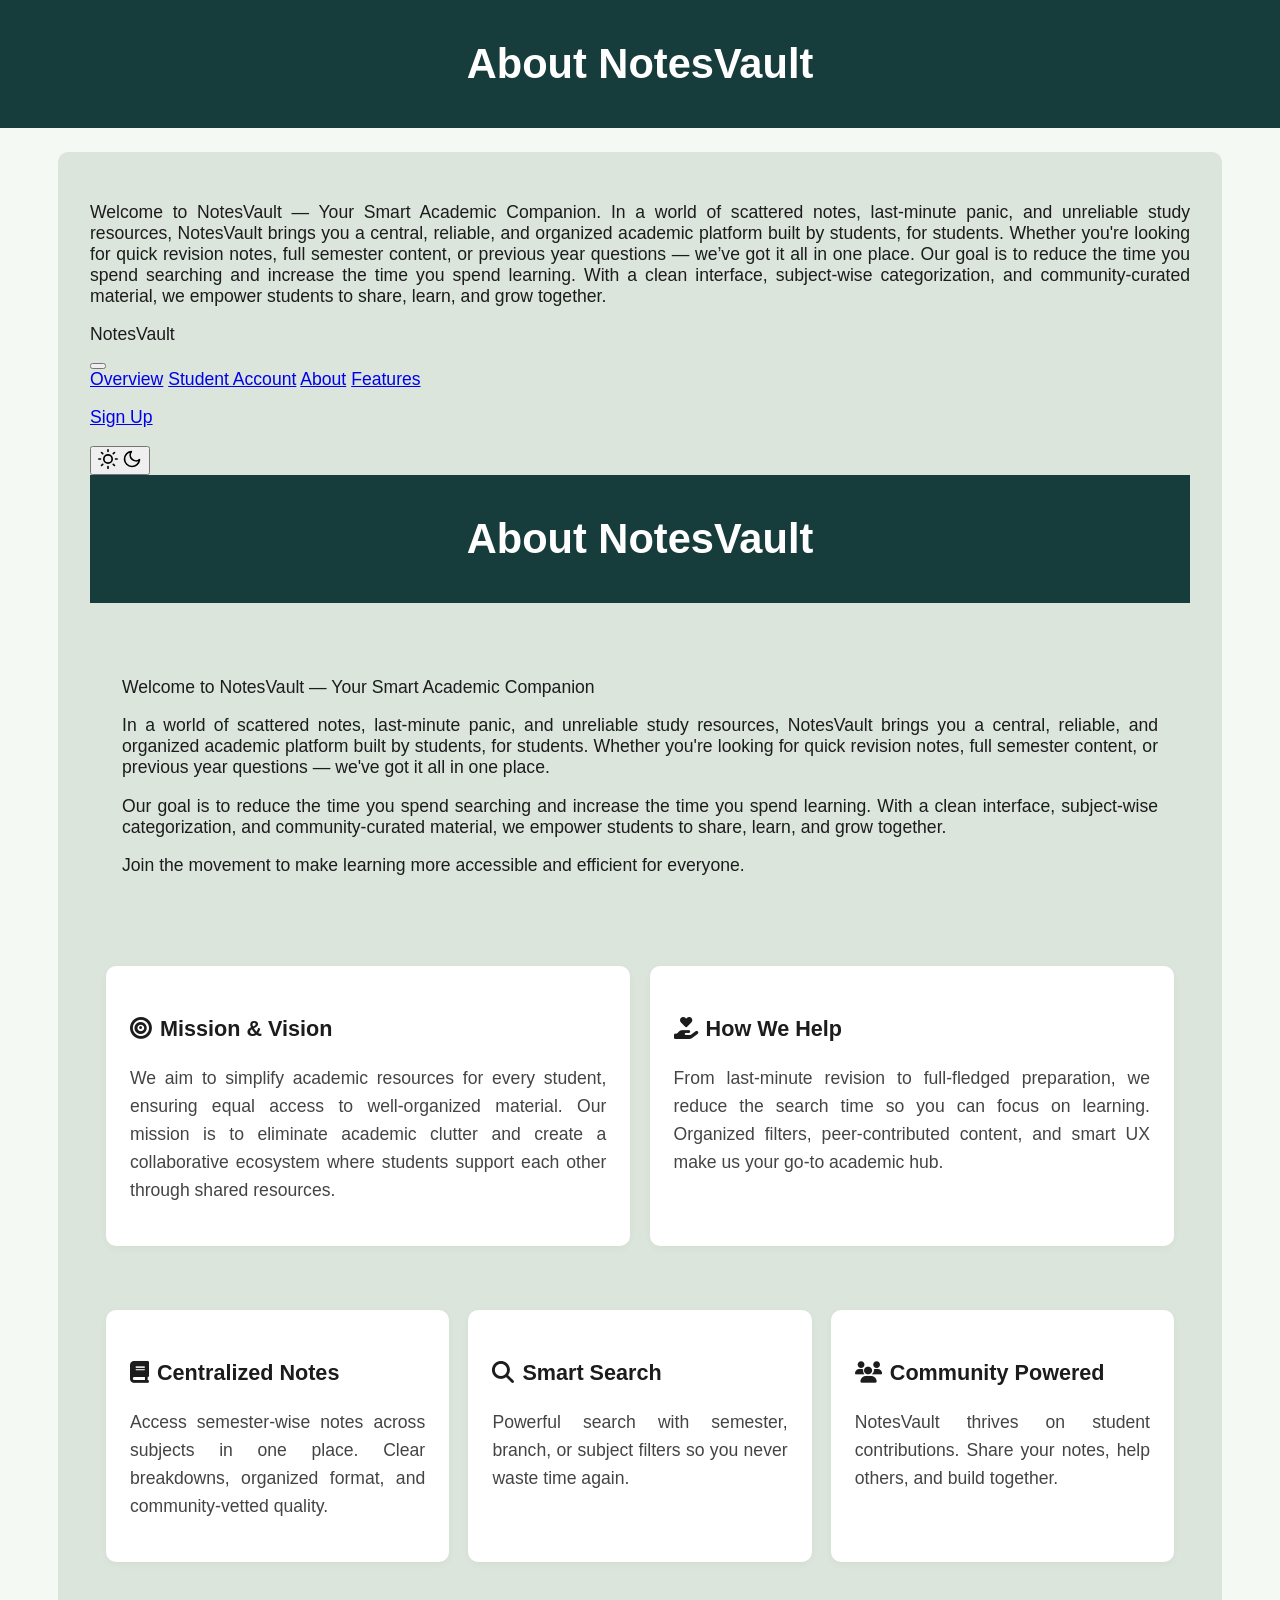
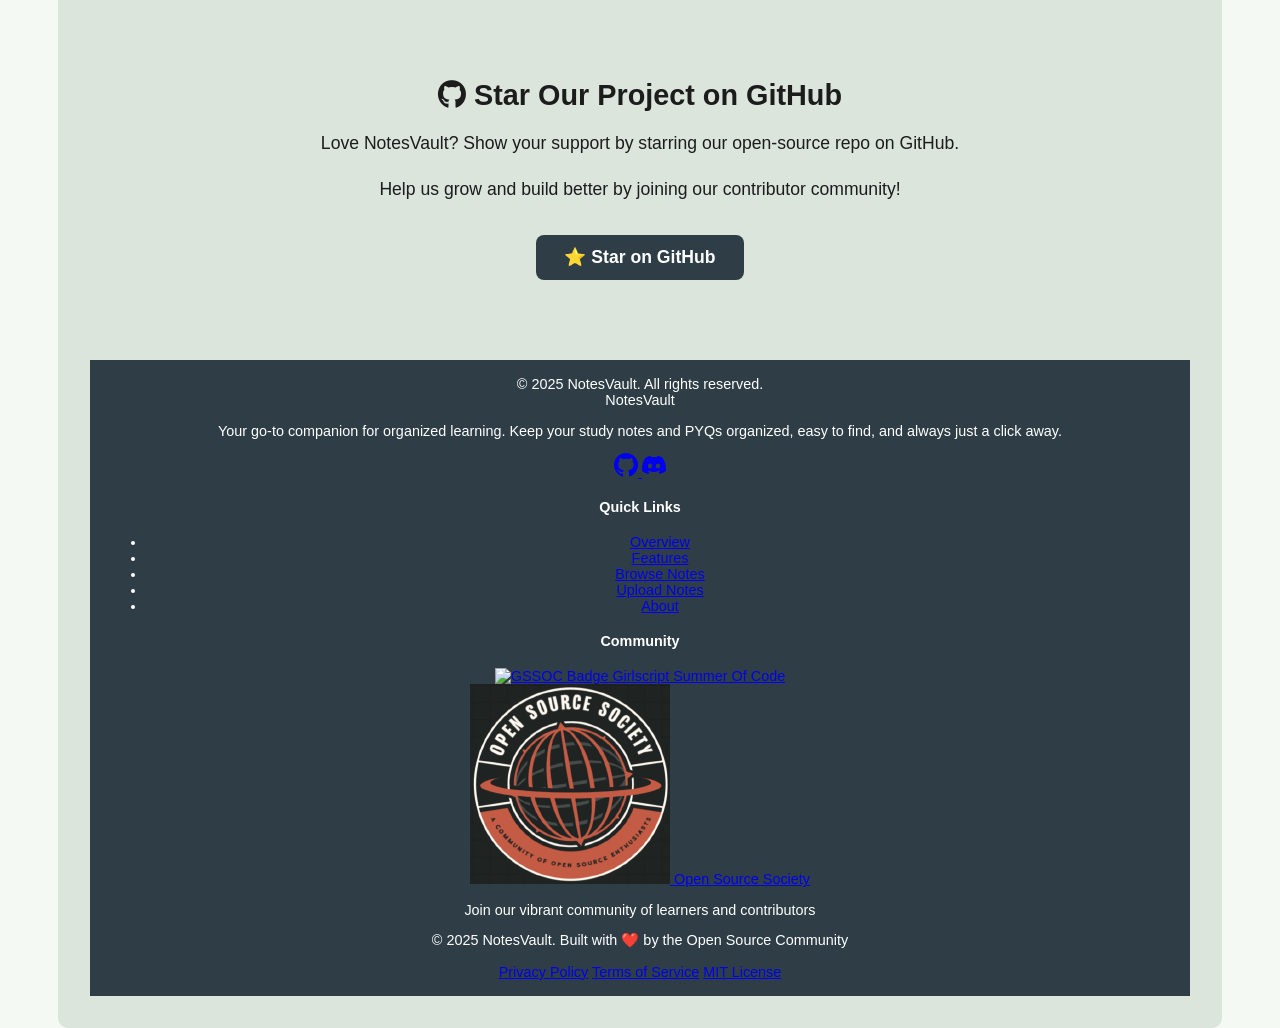
==== commit 439170aa: "moved css files except root style.css to styling folder" ====
--- a/about.html
+++ b/about.html
@@ -8,8 +8,8 @@
   <title>About | NotesVault</title>
   <meta name="description" content="Learn about NotesVault, your smart academic companion for organized notes, study resources, and community-curated content.">
   <meta name="keywords" content="NotesVault, academic resources, study notes, student community, education, open-source">
-  <link rel="stylesheet" href="about.css" />
-  <link rel="stylesheet" href="styles.css" />
+  <link rel="stylesheet" href="styling/about.css" />
+  <link rel="stylesheet" href="styling/styles.css" />
   <link rel="stylesheet" href="https://cdnjs.cloudflare.com/ajax/libs/font-awesome/6.4.0/css/all.min.css">
 </head>
 <body>
--- a/styling/about.css
+++ b/styling/about.css
@@ -0,0 +1,243 @@
+body {
+  margin: 0;
+  font-family: 'Segoe UI', sans-serif;
+  background: #f4f9f4;
+  color: #1c1c1c;
+}
+
+.container {
+  max-width: 1100px;
+  margin: 0 auto;
+  padding: 1.5rem 1rem;
+}
+
+/* Header (Hero Section) */
+.hero-section {
+  background-color: #163d3b;
+  color: white;
+  padding: 2.5rem 1rem;
+  text-align: center;
+}
+
+.hero-section h1 {
+  font-size: 2.6rem;
+  margin: 0;
+}
+
+/* Intro Section */
+.intro-box {
+  background-color: #dbe5dc;
+  border-radius: 10px;
+  margin-top: 1.5rem;
+  padding: 1.5rem;
+  font-size: 1.1rem;
+  font-weight: 400;
+  text-align: justify;
+  /* FIX: Added missing padding as per the issue description */
+  padding: 2rem;
+}
+
+/* Cards (Mission & How We Help, Features) */
+.two-cards,
+.features {
+  display: flex;
+  gap: 1.2rem;
+  flex-wrap: wrap; /* Allows cards to wrap to the next line on smaller screens */
+  margin-top: 1rem;
+  justify-content: space-between; /* Distributes space between items */
+}
+
+.card,
+.feature-box {
+  flex: 1; /* Allows cards to grow and shrink */
+  background: white;
+  border-radius: 10px;
+  padding: 1.5rem;
+  box-shadow: 0 2px 8px rgba(0, 0, 0, 0.04);
+  line-height: 1.6;
+  margin: 0; /* Ensures no default browser margin interferes with flex gap */
+  min-width: 280px; /* Prevents cards from becoming too narrow before wrapping */
+}
+
+.card h3,
+.feature-box h3 {
+  margin-bottom: 0.8rem;
+  display: flex;
+  align-items: center;
+  gap: 0.5rem; /* Space between icon and text */
+  font-size: 1.35rem;
+}
+
+.card p,
+.feature-box p {
+  color: #444;
+}
+
+/* GitHub CTA Section */
+.cta {
+  text-align: center;
+  background: #dbe5dc;
+  border-radius: 12px;
+  padding: 2rem 1.5rem;
+  margin-top: 2rem;
+  margin-bottom: 3rem;
+}
+
+.cta h3 {
+    font-size: 1.8rem;
+    margin-bottom: 0.8rem;
+}
+
+.cta p {
+    margin-bottom: 1rem;
+    line-height: 1.6;
+}
+
+.cta a {
+  display: inline-block;
+  margin-top: 1rem;
+  padding: 0.75rem 1.8rem;
+  background-color: #2f3e46;
+  color: white;
+  text-decoration: none;
+  border-radius: 8px;
+  font-weight: 600;
+  transition: background 0.3s ease;
+}
+
+.cta a:hover {
+  background-color: #1d2a2e;
+}
+
+/* Footer */
+.footer {
+  background: #2f3e46;
+  color: white;
+  text-align: center;
+  padding: 1rem;
+  margin-top: 3rem;
+  font-size: 0.9rem;
+}
+
+/* --- Responsive Design Media Queries --- */
+
+/* Tablets and larger phones */
+@media (max-width: 768px) {
+  .hero-section h1 {
+    font-size: 2.2rem;
+  }
+
+  .intro-box {
+    padding: 1.5rem; /* Adjust padding for smaller screens */
+    font-size: 1rem;
+  }
+
+  .two-cards,
+  .features {
+    flex-direction: column; /* Stack cards vertically */
+    align-items: center; /* Center the stacked cards */
+  }
+
+  .card,
+  .feature-box {
+    width: 90%; /* Take up more width when stacked */
+    max-width: 450px; /* Limit width for consistency */
+  }
+
+  .cta {
+    padding: 1.5rem 1rem;
+  }
+
+  .cta h3 {
+      font-size: 1.5rem;
+  }
+
+  .cta a {
+    padding: 0.6rem 1.5rem;
+    font-size: 0.9rem;
+  }
+}
+
+/* Smaller phones */
+@media (max-width: 480px) {
+  .container {
+    padding: 1rem 0.8rem; /* Reduce container padding further */
+  }
+
+  .hero-section {
+    padding: 2rem 0.8rem;
+  }
+
+  .hero-section h1 {
+    font-size: 1.8rem;
+  }
+
+  .intro-box {
+    padding: 1rem; /* Smaller padding for very compact screens */
+  }
+}
+=======
+/* Responsive Design */
+@media (max-width: 768px) {
+  .hero-section h1 {
+    font-size: 2rem;
+  }
+  
+  .container {
+    padding: 1rem 0.5rem;
+  }
+  
+  .intro-box {
+    padding: 1rem;
+    margin-top: 1rem;
+    font-size: 1rem;
+  }
+  
+  .two-cards,
+  .features {
+    flex-direction: column;
+    gap: 1rem;
+  }
+  
+  .card,
+  .feature-box {
+    padding: 1rem;
+  }
+  
+  .cta {
+    padding: 1.5rem 1rem;
+    margin-bottom: 2rem;
+  }
+  
+  .cta a {
+    padding: 0.6rem 1.5rem;
+    font-size: 0.9rem;
+  }
+}
+
+@media (max-width: 480px) {
+  .hero-section {
+    padding: 2rem 1rem;
+  }
+  
+  .hero-section h1 {
+    font-size: 1.8rem;
+  }
+  
+  .intro-box {
+    padding: 0.8rem;
+    font-size: 0.95rem;
+  }
+  
+  .card h3,
+  .feature-box h3 {
+    font-size: 1.1rem;
+  }
+  
+  .card p,
+  .feature-box p {
+    font-size: 0.9rem;
+  }
+}
+
+
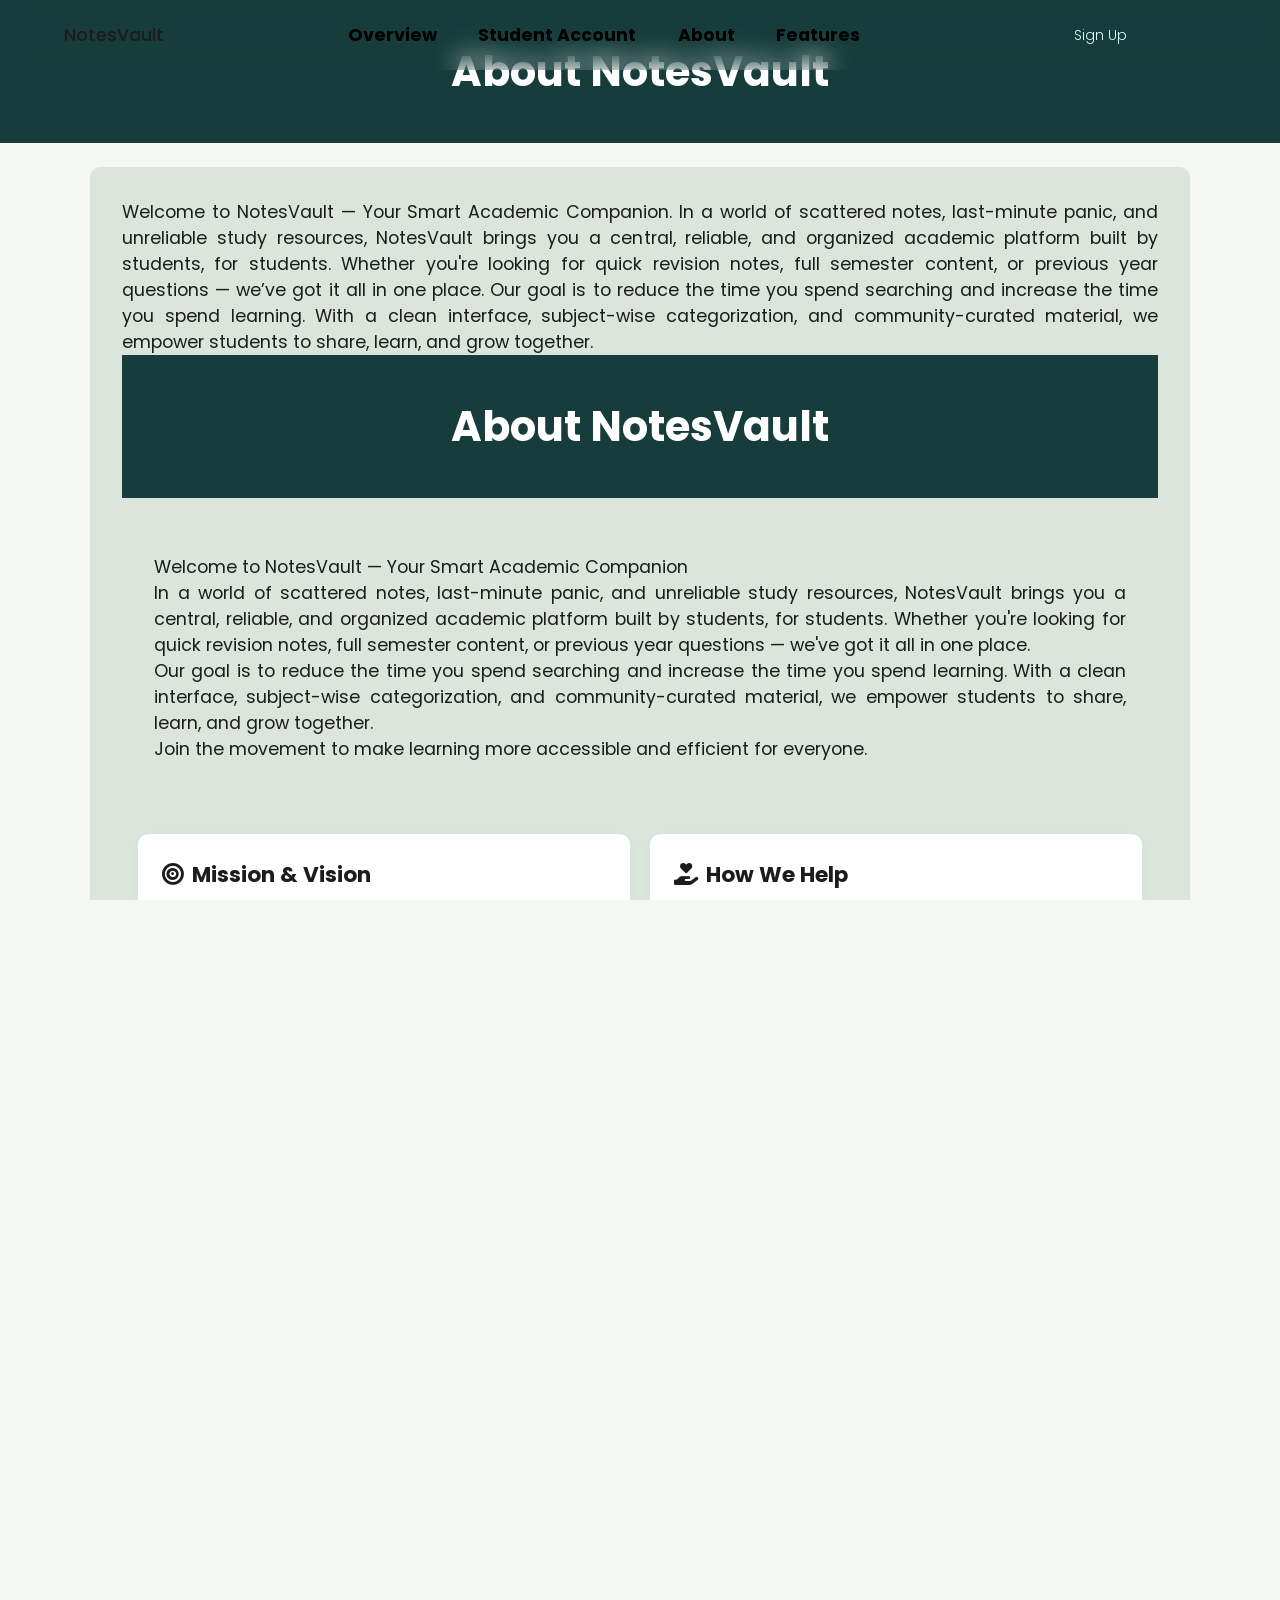
==== commit 5a6bd309: "add features page" ====
--- a/about.html
+++ b/about.html
@@ -8,8 +8,8 @@
   <title>About | NotesVault</title>
   <meta name="description" content="Learn about NotesVault, your smart academic companion for organized notes, study resources, and community-curated content.">
   <meta name="keywords" content="NotesVault, academic resources, study notes, student community, education, open-source">
-  <link rel="stylesheet" href="styling/about.css" />
-  <link rel="stylesheet" href="styling/styles.css" />
+  <link rel="stylesheet" href="about.css" />
+  <link rel="stylesheet" href="styles.css" />
   <link rel="stylesheet" href="https://cdnjs.cloudflare.com/ajax/libs/font-awesome/6.4.0/css/all.min.css">
 </head>
 <body>
@@ -44,7 +44,7 @@
         <a href="./pages/overview.html">Overview</a>
         <a href="/">Student Account</a>
         <a href="about.html">About</a>
-        <a href="/">Features</a>
+        <a href="/pages/features.html">Features</a>
       </div>
 
       <div id="header-signup-box">
--- a/about.css
+++ b/about.css
@@ -0,0 +1,243 @@
+body {
+  margin: 0;
+  font-family: 'Segoe UI', sans-serif;
+  background: #f4f9f4;
+  color: #1c1c1c;
+}
+
+.container {
+  max-width: 1100px;
+  margin: 0 auto;
+  padding: 1.5rem 1rem;
+}
+
+/* Header (Hero Section) */
+.hero-section {
+  background-color: #163d3b;
+  color: white;
+  padding: 2.5rem 1rem;
+  text-align: center;
+}
+
+.hero-section h1 {
+  font-size: 2.6rem;
+  margin: 0;
+}
+
+/* Intro Section */
+.intro-box {
+  background-color: #dbe5dc;
+  border-radius: 10px;
+  margin-top: 1.5rem;
+  padding: 1.5rem;
+  font-size: 1.1rem;
+  font-weight: 400;
+  text-align: justify;
+  /* FIX: Added missing padding as per the issue description */
+  padding: 2rem;
+}
+
+/* Cards (Mission & How We Help, Features) */
+.two-cards,
+.features {
+  display: flex;
+  gap: 1.2rem;
+  flex-wrap: wrap; /* Allows cards to wrap to the next line on smaller screens */
+  margin-top: 1rem;
+  justify-content: space-between; /* Distributes space between items */
+}
+
+.card,
+.feature-box {
+  flex: 1; /* Allows cards to grow and shrink */
+  background: white;
+  border-radius: 10px;
+  padding: 1.5rem;
+  box-shadow: 0 2px 8px rgba(0, 0, 0, 0.04);
+  line-height: 1.6;
+  margin: 0; /* Ensures no default browser margin interferes with flex gap */
+  min-width: 280px; /* Prevents cards from becoming too narrow before wrapping */
+}
+
+.card h3,
+.feature-box h3 {
+  margin-bottom: 0.8rem;
+  display: flex;
+  align-items: center;
+  gap: 0.5rem; /* Space between icon and text */
+  font-size: 1.35rem;
+}
+
+.card p,
+.feature-box p {
+  color: #444;
+}
+
+/* GitHub CTA Section */
+.cta {
+  text-align: center;
+  background: #dbe5dc;
+  border-radius: 12px;
+  padding: 2rem 1.5rem;
+  margin-top: 2rem;
+  margin-bottom: 3rem;
+}
+
+.cta h3 {
+    font-size: 1.8rem;
+    margin-bottom: 0.8rem;
+}
+
+.cta p {
+    margin-bottom: 1rem;
+    line-height: 1.6;
+}
+
+.cta a {
+  display: inline-block;
+  margin-top: 1rem;
+  padding: 0.75rem 1.8rem;
+  background-color: #2f3e46;
+  color: white;
+  text-decoration: none;
+  border-radius: 8px;
+  font-weight: 600;
+  transition: background 0.3s ease;
+}
+
+.cta a:hover {
+  background-color: #1d2a2e;
+}
+
+/* Footer */
+.footer {
+  background: #2f3e46;
+  color: white;
+  text-align: center;
+  padding: 1rem;
+  margin-top: 3rem;
+  font-size: 0.9rem;
+}
+
+/* --- Responsive Design Media Queries --- */
+
+/* Tablets and larger phones */
+@media (max-width: 768px) {
+  .hero-section h1 {
+    font-size: 2.2rem;
+  }
+
+  .intro-box {
+    padding: 1.5rem; /* Adjust padding for smaller screens */
+    font-size: 1rem;
+  }
+
+  .two-cards,
+  .features {
+    flex-direction: column; /* Stack cards vertically */
+    align-items: center; /* Center the stacked cards */
+  }
+
+  .card,
+  .feature-box {
+    width: 90%; /* Take up more width when stacked */
+    max-width: 450px; /* Limit width for consistency */
+  }
+
+  .cta {
+    padding: 1.5rem 1rem;
+  }
+
+  .cta h3 {
+      font-size: 1.5rem;
+  }
+
+  .cta a {
+    padding: 0.6rem 1.5rem;
+    font-size: 0.9rem;
+  }
+}
+
+/* Smaller phones */
+@media (max-width: 480px) {
+  .container {
+    padding: 1rem 0.8rem; /* Reduce container padding further */
+  }
+
+  .hero-section {
+    padding: 2rem 0.8rem;
+  }
+
+  .hero-section h1 {
+    font-size: 1.8rem;
+  }
+
+  .intro-box {
+    padding: 1rem; /* Smaller padding for very compact screens */
+  }
+}
+=======
+/* Responsive Design */
+@media (max-width: 768px) {
+  .hero-section h1 {
+    font-size: 2rem;
+  }
+  
+  .container {
+    padding: 1rem 0.5rem;
+  }
+  
+  .intro-box {
+    padding: 1rem;
+    margin-top: 1rem;
+    font-size: 1rem;
+  }
+  
+  .two-cards,
+  .features {
+    flex-direction: column;
+    gap: 1rem;
+  }
+  
+  .card,
+  .feature-box {
+    padding: 1rem;
+  }
+  
+  .cta {
+    padding: 1.5rem 1rem;
+    margin-bottom: 2rem;
+  }
+  
+  .cta a {
+    padding: 0.6rem 1.5rem;
+    font-size: 0.9rem;
+  }
+}
+
+@media (max-width: 480px) {
+  .hero-section {
+    padding: 2rem 1rem;
+  }
+  
+  .hero-section h1 {
+    font-size: 1.8rem;
+  }
+  
+  .intro-box {
+    padding: 0.8rem;
+    font-size: 0.95rem;
+  }
+  
+  .card h3,
+  .feature-box h3 {
+    font-size: 1.1rem;
+  }
+  
+  .card p,
+  .feature-box p {
+    font-size: 0.9rem;
+  }
+}
+
+
--- a/styles.css
+++ b/styles.css
@@ -0,0 +1,2146 @@
+@import url("https://fonts.googleapis.com/css2?family=Open+Sans:wght@600&family=Poppins:ital,wght@0,100;0,200;0,300;0,400;0,500;0,600;0,700;0,800;0,900;1,100;1,200;1,300;1,400;1,500;1,600;1,700;1,800;1,900");
+
+
+body {
+  background-color: #f4f7f2;
+  margin: 0;
+  padding:0;
+}
+
+.theme-toggle {
+  display: flex;
+  align-items: center;
+  justify-content: center;
+  width: 40px;
+  height: 40px;
+  background: rgba(22, 61, 59, 0.1);
+  border: 1px solid rgba(22, 61, 59, 0.2);
+  border-radius: 50%;
+  cursor: pointer;
+  transition: all 0.3s ease;
+  margin-right: 15px;
+  position: relative;
+  overflow: hidden;
+}
+
+.theme-toggle:hover {
+  background: rgba(22, 61, 59, 0.2);
+  border-color: rgba(22, 61, 59, 0.3);
+  transform: scale(1.05);
+}
+
+.theme-toggle .sun-icon,
+.theme-toggle .moon-icon {
+  position: absolute;
+  top: 50%;
+  left: 50%;
+  transform: translate(-50%, -50%);
+  transition: all 0.3s ease;
+  color: #163d3b;
+}
+
+.theme-toggle .sun-icon {
+  opacity: 1;
+  visibility: visible;
+}
+
+.theme-toggle .moon-icon {
+  opacity: 0;
+  visibility: hidden;
+}
+
+/* Dark mode theme toggle button styles */
+[data-theme="dark"] .theme-toggle {
+  background: rgba(223, 248, 248, 0.1);
+  border-color: rgba(223, 248, 248, 0.2);
+}
+
+[data-theme="dark"] .theme-toggle:hover {
+  background: rgba(223, 248, 248, 0.2);
+  border-color: rgba(223, 248, 248, 0.3);
+}
+
+[data-theme="dark"] .theme-toggle .sun-icon,
+[data-theme="dark"] .theme-toggle .moon-icon {
+  color: #dff8f8;
+}
+
+[data-theme="dark"] .theme-toggle .sun-icon {
+  opacity: 0;
+  visibility: hidden;
+}
+
+[data-theme="dark"] .theme-toggle .moon-icon {
+  opacity: 1;
+  visibility: visible;
+}
+
+/* Integrated code from paste-2.txt (lines 90 to 154) */
+
+/* Example integrated styles (replace with actual content from paste-2.txt) */
+.example-class {
+  color: #333;
+  font-size: 16px;
+  margin: 10px;
+}
+
+.another-example {
+  display: flex;
+  justify-content: center;
+  align-items: center;
+  padding: 20px;
+}
+/* Navigation Menu Styles with updated order for theme toggle */
+/* General reset if needed */
+* {
+  margin: 0;
+  padding: 0;
+  box-sizing: border-box;
+}
+
+/* Ensure parent scroll works */
+html,
+body {
+  height: 100%;
+  overflow-x: hidden;
+  font-family: "Poppins", sans-serif;
+}
+
+/* Sticky header */
+#header {
+  position: fixed;
+  top: 0;
+  left: 0;
+  width: 100vw;
+  z-index: 1000;
+  display: flex;
+  flex-direction: row;
+  justify-content: space-between;
+  align-items: center;
+  padding: 15px 0;
+  backdrop-filter: blur(12px);
+  -webkit-backdrop-filter: blur(12px);
+  box-shadow: none !important;
+  border-bottom: none !important;
+  margin: 0;
+}
+
+/* Flex box for left/right header items */
+#header div {
+  display: flex;
+}
+
+/* Ensures text/icons inside header are centered vertically */
+#header div p {
+  display: flex;
+  align-items: center;
+}
+
+/* Left section spacing */
+#header #header-title-box {
+  margin-left: 5vw;
+}
+
+#header-title-box {
+  display: flex;
+  align-items: center;
+}
+
+/* Title style */
+#header #header-title-box #header-title {
+  font-weight: 500;
+  font-style: normal;
+  font-size: calc(12px+1vw);
+}
+
+/* Hamburger lines */
+.hamburger-line {
+  width: 25px;
+  height: 3px;
+  background-color: #333;
+  margin: 4px 0;
+  border-radius: 2px;
+}
+
+/* Hamburger button */
+.hamburger-menu {
+  background: none;
+  border: none;
+  cursor: pointer;
+  padding: 10px;
+  display: flex;
+  flex-direction: column;
+  z-index: 1000;
+}
+
+/* Wrapper to group button and sidebar */
+.hamburger-wrapper {
+  position: relative;
+  display: inline-block;
+  padding-left: 20px;
+}
+
+/* Sidebar - hidden by default */
+.hover-sidebar {
+  position: absolute;
+  top: 0;
+  left: -250px; /* Hidden left */
+  width: 180px;
+  height: 100vh;
+  background: white;
+  box-shadow: 2px 0 10px rgba(0,0,0,0.1);
+  transition: left 0.3s ease;
+  border-radius: 20px;
+  /* border: 2px black; */
+}
+
+.hover-sidebar a{
+  text-decoration: none;
+  color: black;
+  margin: 20px;
+  display: flex;
+  flex-direction: column;
+  gap: 50px;
+
+}
+.hover-sidebar a:hover{
+  color: green;
+  text-decoration: underline;
+}
+
+/* On hover, slide the sidebar in */
+.hamburger-wrapper:hover .hover-sidebar {
+  left: 50px; /* Adjust to position beside hamburger */
+}
+
+/* Navigation Menu Styles */
+#header #header-navigation {
+  width: 40vw;
+  justify-content: space-between;
+}
+
+
+  .theme-toggle {
+    display: flex;
+    align-items: center;
+    justify-content: center;
+    width: 40px;
+    height: 40px;
+    background: rgba(22, 61, 59, 0.1);
+    border: 1px solid rgba(22, 61, 59, 0.2);
+    border-radius: 50%;
+    cursor: pointer;
+    transition: all 0.3s ease;
+    margin-right: 15px;
+    position: relative;
+    overflow: hidden;
+  }
+
+  .theme-toggle:hover {
+    background: rgba(22, 61, 59, 0.2);
+    border-color: rgba(22, 61, 59, 0.3);
+    transform: scale(1.05);
+  }
+
+  .theme-toggle .sun-icon,
+  .theme-toggle .moon-icon {
+    position: absolute;
+    top: 50%;
+    left: 50%;
+    transform: translate(-50%, -50%);
+    transition: all 0.3s ease;
+    color: #163d3b;
+  }
+
+  .theme-toggle .sun-icon {
+    opacity: 1;
+    visibility: visible;
+  }
+
+  .theme-toggle .moon-icon {
+    opacity: 0;
+    visibility: hidden;
+  }
+
+  /* Dark mode theme toggle button styles */
+  [data-theme="dark"] .theme-toggle {
+    background: rgba(223, 248, 248, 0.1);
+    border-color: rgba(223, 248, 248, 0.2);
+  }
+
+  [data-theme="dark"] .theme-toggle:hover {
+    background: rgba(223, 248, 248, 0.2);
+    border-color: rgba(223, 248, 248, 0.3);
+  }
+
+  [data-theme="dark"] .theme-toggle .sun-icon,
+  [data-theme="dark"] .theme-toggle .moon-icon {
+    color: #dff8f8;
+  }
+
+  [data-theme="dark"] .theme-toggle .sun-icon {
+    opacity: 0;
+    visibility: hidden;
+  }
+
+  [data-theme="dark"] .theme-toggle .moon-icon {
+    opacity: 1;
+    visibility: visible;
+  }
+
+  /* Integrated code from paste-2.txt (lines 90 to 154) */
+
+  /* Example integrated styles (replace with actual content from paste-2.txt) */
+  .example-class {
+    color: #333;
+    font-size: 16px;
+    margin: 10px;
+  }
+
+  .another-example {
+    display: flex;
+    justify-content: center;
+    align-items: center;
+    padding: 20px;
+  }
+
+  /* Navigation Menu Styles with updated order for theme toggle */
+  /* General reset if needed */
+  * {
+    margin: 0;
+    padding: 0;
+    box-sizing: border-box;
+  }
+
+  /* Ensure parent scroll works */
+  html,
+  body {
+    height: 100%;
+    overflow-x: hidden;
+    font-family: "Poppins", sans-serif;
+  }
+
+  /* Sticky header */
+  #header {
+    position: fixed;
+    top: 0;
+    left: 0;
+    width: 100vw;
+    z-index: 1000;
+    display: flex;
+    flex-direction: row;
+    justify-content: space-between;
+    align-items: center;
+    padding: 15px 0;
+    backdrop-filter: blur(12px);
+    -webkit-backdrop-filter: blur(12px);
+    box-shadow: none !important;
+    border-bottom: none !important;
+    margin: 0;
+  }
+
+  /* Flex box for left/right header items */
+  #header div {
+    display: flex;
+  }
+
+  /* Ensures text/icons inside header are centered vertically */
+  #header div p {
+    display: flex;
+    align-items: center;
+  }
+
+  /* Left section spacing */
+  #header #header-title-box {
+    margin-left: 5vw;
+  }
+
+  #header-title-box {
+    display: flex;
+    align-items: center;
+  }
+
+  /* Title style */
+  #header #header-title-box #header-title {
+    font-weight: 500;
+    font-style: normal;
+    font-size: calc(12px+1vw);
+  }
+
+  /* Hamburger Menu Styles */
+  .hamburger-menu {
+    display: none;
+    flex-direction: column;
+    justify-content: space-around;
+    width: 30px;
+    height: 25px;
+    background: transparent;
+    border: none;
+    cursor: pointer;
+    padding: 0;
+    z-index: 1001;
+  }
+
+  .hamburger-line {
+    width: 100%;
+    height: 3px;
+    background-color: #163d3b;
+    border-radius: 2px;
+    transition: all 0.3s ease;
+  }
+
+
+  .hamburger-menu.active .hamburger-line:nth-child(1) {
+    transform: rotate(45deg) translate(6px, 6px);
+  }
+
+.search-parameters-div {
+  display: flex;
+  align-items: center;
+  justify-content: center;
+  margin: 4px 0px;
+}
+.sidebar {
+  position: fixed;
+  top: 0;
+  left: -250px;
+  width: 250px;
+  height: 100%;
+  background-color: white;
+  transition: left 0.3s ease;
+  z-index: 1000;
+}
+
+.sidebar.active {
+  left: 0;
+}
+
+
+
+
+
+  .hamburger-menu.active .hamburger-line:nth-child(2) {
+    opacity: 0;
+  }
+
+  .hamburger-menu.active .hamburger-line:nth-child(3) {
+    transform: rotate(-45deg) translate(6px, -6px);
+  }
+
+  /* Navigation Menu Styles */
+  #header #header-navigation {
+    width: 40vw;
+    justify-content: space-between;
+  }
+
+  #header #header-navigation p {
+    font-family: "Poppins", sans-serif;
+    font-weight: 300;
+    font-style: normal;
+    font-size: calc(9px + 0.4vw);
+    transition: font-weight 0.1s, text-decoration 0.1s;
+    cursor: pointer;
+  }
+
+  .nav-menu {
+    display: flex;
+
+    gap: 20px;
+  }
+
+  .nav-menu a {
+    text-decoration: none;
+    overflow: hidden;
+    position: relative;
+    display: inline-block;
+    color: #000000; /* this is fine for light mode */
+    font-weight: 700;
+    font-style: normal;
+    font-family: "Poppins", sans-serif;
+  }
+  
+
+  .nav-menu a::before,
+  .nav-menu a::after {
+    content: "";
+    position: absolute;
+    left: 0;
+    width: 100%;
+  }
+
+  .nav-menu a::before {
+    background-color: #347034;
+    height: 2px;
+    bottom: 0;
+    transform: scaleX(0);
+    transform-origin: 100% 50%;
+    transition: transform 0.3s cubic-bezier(0.76, 0, 0.24, 1);
+  }
+
+  .nav-menu a::after {
+    content: attr(data-replace);
+    height: 100%;
+    top: 0;
+    transform: translate3d(200%, 0, 0);
+    transform-origin: 100% 50%;
+    transition: transform 0.3s cubic-bezier(0.76, 0, 0.24, 1);
+    color: #017c01;
+    position: absolute;
+  }
+  /* Light Mode */
+  .nav-menu a {
+     color: #000000;
+  }
+
+  /* Dark Mode */
+  [data-theme="dark"] .nav-menu a {
+    color: #ffffff;
+  }
+
+
+  .nav-menu a span {
+    display: inline-block;
+    transition: transform 0.3s cubic-bezier(0.76, 0, 0.24, 1);
+    /* background-color: #F4F7F2; */
+  }
+
+.footer-right .footer-right-box {
+  text-decoration: none;
+  color: black;
+  display: block;
+  width: 16vw;
+  margin: 0px 2vw;
+  cursor: pointer;
+  border-radius: 20px;
+  cursor: pointer;
+  transition: background-color 0.3s ease, transform 0.3s ease;
+}
+
+
+  .nav-menu a:hover span {
+    transform: translate3d(-200%, 0, 0);
+  }
+
+  .nav-menu a:hover::before {
+    transform-origin: 0% 50%;
+    transform: scaleX(1);
+  }
+
+  .nav-menu a:hover::after {
+    transform: translate3d(0, 0, 0);
+  }
+  
+
+
+  /* ------------------------------------------------ */
+  #header #header-navigation p:hover {
+    font-weight: 400;
+    text-decoration: underline;
+  }
+
+  #header #header-signup-box {
+    margin-right: 5vw;
+    cursor: pointer;
+    display: flex;
+    align-items: center;
+    gap: 4px;
+  }
+
+  #header #header-signup-box p {
+    display: inline-flex;
+    font-family: "Poppins", sans-serif;
+    font-weight: 300;
+    font-style: normal;
+    font-size: calc(9px + 0.4vw);
+    background-color: #163d3b;
+    padding: 8px 30px;
+    color: #dff8f8;
+    border-radius: 30px;
+    vertical-align: middle;
+    align-items: center;
+    max-height: 50px;
+  }
+
+  /* flex box solved */
+  #main {
+    display: flex;
+    /* flex-direction: row; */
+    margin: 5vw;
+    padding-block: 30px;
+    justify-content: center;
+    align-items: center;
+  }
+
+
+  #main .welcome {
+    font-weight: 600;
+    font-size: calc(7px + 0.4vw);
+    background-color: #f8e1ca;
+    color: #eda950;
+    width: fit-content;
+    padding: 0px 15px;
+    border-radius: 15px;
+  }
+
+  .main-text {
+    font-family: "Poppins", sans-serif;
+    font-weight: 200;
+    font-style: italic;
+    /* OR normal — choose one */
+    font-size: calc(9px + 0.4vw);
+  }
+
+  .main-heading {
+    font-family: "Open Sans", sans-serif;
+    font-optical-sizing: auto;
+    font-weight: 600;
+    font-style: normal;
+    font-optical-sizing: auto;
+    font-variation-settings: "wdth" 100;
+    font-size: calc(20px + 1.5vw);
+    line-height: 1.6;
+  }
+
+  .main-text {
+    margin: 10px 0px;
+    /* padding: 20px; */
+    /* background-color: red; */
+  }
+
+  .main-left-links {
+    padding: 20px;
+    display: flex;
+    flex-direction: row;
+  }
+
+  .main-left-links .links-text {
+    display: inline-flex;
+    margin-right: 1vw;
+    padding: 0px 30px;
+    font-family: "Poppins", sans-serif;
+    font-weight: 300;
+    font-style: normal;
+    font-size: calc(9px + 0.4vw);
+    min-height: calc(50px - 0.4vw);
+    align-items: center;
+    border-radius: 30px;
+    cursor: pointer;
+  }
+
+  .main-left-links .features-box {
+    background-color: #f7b86e;
+    color: #544c1e;
+  }
+
+  .main-left-links .try-box {
+    border: solid 1px;
+  }
+
+  .main-right {
+    display: flex;
+    flex-direction: column;
+    width: 50vw;
+    align-items: center;
+  }
+
+  .main-right-box {
+    background-color: #dae6d7;
+    width: 30vw;
+    border-radius: 15px;
+  }
+
+  .main-right-upper-box {
+    margin: 20px;
+    padding: 20px;
+    background-color: #f5f9f3;
+    border-radius: 15px;
+  }
+
+  .main-right-upper-box .right-text-div {
+    padding: 15px;
+  }
+
+  .main-right-upper-box .right-text {
+    display: inline-flex;
+    font-family: "Poppins", sans-serif;
+    font-weight: 500;
+    font-style: normal;
+    font-size: calc(12px + 0.4vw);
+  }
+
+  .main-right-upper-box .main-right-upper-box-progress {
+    display: flex;
+    flex-direction: row;
+    justify-content: space-between;
+  }
+
+  .main-right-upper-box .main-right-upper-box-progress .small {
+    font-weight: 300;
+    padding: 15px;
+  }
+
+  .main-right-search {
+    display: inline-flex;
+    flex-direction: row;
+    position: relative;
+    z-index: 0;
+    justify-content: center;
+  }
+
+  .main-right-search .search-icon {
+    position: absolute;
+    z-index: 1;
+    opacity: 0.8;
+    width: 16px;
+    margin: 20px 20px;
+  }
+
+
+  .search-form-input-container {
+    display: flex;
+
+  .hamburger-menu {
+    display: flex;
+  }
+
+  .nav-menu {
+    display: none;
+  }
+
+
+}
+
+
+/* Mobile styles (600px and down) */
+@media screen and (max-width: 600px) {
+  /* Mobile Header Layout - Logo | Signup | Hamburger */
+  #header {
+    justify-content: flex-start;
+
+    align-items: center;
+  }
+
+  .main-right-search .main-right-search-form-input {
+    display: inline-flex;
+    font-family: "Poppins", sans-serif;
+    font-weight: 500;
+    font-style: normal;
+    background-color: #dfe9d7;
+    border: none;
+    border-radius: 10px;
+    padding: 10px 30px;
+    width: calc(30vw - 130px);
+    margin: 10px 15px;
+  }
+
+  .search-parameters-div {
+    display: flex;
+    align-items: center;
+    justify-content: center;
+    margin: 4px 0px;
+  }
+
+  .search-parameters-div .search-parameters-select {
+    display: flex;
+    border: none;
+    background-color: rgba(165, 201, 160, 0.5607843137);
+    color: #000000;
+    padding: 10px;
+    border-radius: 20px;
+    box-shadow: 0 2px 5px rgba(0, 0, 0, 0.1);
+    transition: background-color 0.2s ease;
+    cursor: pointer;
+  }
+
+  .search-parameters-div .search-parameters-select:focus {
+    outline: none;
+    background-color: rgba(165, 201, 160, 0.8156862745);
+  }
+
+  .search-parameters-div .search-parameters-option {
+    border: none;
+    border-radius: 30px;
+    padding: 10px;
+    background-color: rgba(165, 201, 160, 0.8156862745);
+    color: #2E2E2E;
+  }
+
+
+  .About {
+    font-family: "Poppins", sans-serif;
+    display: flex;
+    flex-wrap: wrap;
+    justify-content: center;
+    gap: 2rem;
+
+    margin: 5vw;
+    max-width: 1200px;
+    margin-left: auto;
+    margin-right: auto;
+  }
+
+  .About-left-box {
+    flex: 1 1 300px;
+    min-width: 280px;
+  }
+
+  .About-left-heading {
+    font-weight: 500;
+    font-size: 50px;
+    align-items: center;
+    letter-spacing: 0.1px;
+  }
+
+  .About-left-text {
+    font-weight: 200;
+    font-size: calc(15px + 0.4vw);
+  }
+
+  .About-left-link {
+    font-weight: 500;
+    font-size: calc(12px + 0.4vw);
+    color: #6b6eb9;
+    cursor: pointer;
+  }
+
+  .About-right {
+    display: flex;
+    flex-wrap: wrap;
+    justify-content: center;
+    gap: 1.5rem;
+    flex: 2 1 500px;
+  }
+
+  .About-right-box {
+    flex: 1 1 200px;
+    padding: 1.5rem;
+    background-color: rgba(165, 201, 160, 0.5607843137);
+    border-radius: 20px;
+    cursor: pointer;
+    transition: background-color 0.3s ease, transform 0.3s ease;
+  }
+
+  .About-right-box:hover {
+    transform: scale(1.03);
+    box-shadow: 0 4px 12px rgba(0, 0, 0, 0.1);
+  }
+
+  .About-right-heading {
+    font-weight: 500px;
+    font-size: calc(14px + 0.4vw);
+    letter-spacing: 0.1px;
+  }
+
+  .About-right-text {
+    font-weight: 300;
+    font-style: italic;
+    /* CORRECTED: Kept the italic style and removed the conflicting one */
+    font-size: calc(9px + 0.4vw);
+  }
+
+  /* added Simple Fade-In Animation on Page Load */
+  @keyframes fadeInUp {
+    from {
+      opacity: 0;
+      transform: translateY(30px);
+    }
+
+    to {
+      opacity: 1;
+      transform: translateY(0);
+    }
+  }
+
+  .About-right-box {
+    opacity: 0;
+    animation: fadeInUp 0.8s ease forwards;
+  }
+
+  /* Optional: stagger the boxes */
+  .About-right-box:nth-child(1) {
+    animation-delay: 0.8s;
+  }
+
+  .About-right-box:nth-child(2) {
+    animation-delay: 0.8s;
+  }
+
+  .About-right-box:nth-child(3) {
+    animation-delay: 0.8s;
+  }
+
+  /* RESPONSIVE BREAKPOINTS */
+
+  /* Tablet styles (768px and down) */
+  @media screen and (max-width: 768px) {
+    #header {
+      flex-wrap: wrap;
+      padding: 15px 0;
+    }
+
+    #header #header-title-box {
+      margin-left: 3vw;
+    }
+
+    #header #header-navigation {
+      width: 40vw;
+      justify-content: space-around;
+    }
+
+    #header #header-navigation p {
+      font-size: calc(10px + 0.5vw);
+    }
+
+    #header #header-signup-box {
+      margin-right: 3vw;
+    }
+
+    #header #header-signup-box p {
+      padding: 8px 20px;
+      font-size: calc(10px + 0.5vw);
+    }
+
+    #main {
+      flex-direction: column;
+      margin: 4vw;
+      gap: 30px;
+    }
+
+    .main-right {
+      width: 100%;
+      align-items: center;
+    }
+
+    .main-right-box {
+      width: 80vw;
+      max-width: 500px;
+    }
+
+    .main-right-search .main-right-search-form-input {
+      width: calc(80vw - 130px);
+      max-width: calc(500px - 130px);
+    }
+
+    .footer {
+      flex-direction: column;
+      gap: 30px;
+      margin: 4vw;
+      align-items: center;
+    }
+
+    .footer .footer-left-box {
+      max-width: 100%;
+      text-align: center;
+    }
+
+    .footer-right {
+      flex-wrap: wrap;
+      gap: 20px;
+      justify-content: center;
+      width: 100%;
+    }
+
+    .footer-right .footer-right-box {
+      width: calc(50% - 40px);
+      margin: 10px;
+      min-width: 250px;
+      text-align: center;
+    }
+  }
+
+  /* Mobile styles (600px and down) */
+  @media screen and (max-width: 600px) {
+
+    /* Mobile Header Layout - Logo | Signup | Hamburger */
+    #header {
+      justify-content: flex-start;
+      align-items: center;
+      gap: 15px;
+    }
+
+    #header #header-title-box {
+      margin-left: 5vw;
+      order: 1;
+    }
+
+    #header #header-signup-box {
+      order: 2;
+      margin-right: 0;
+      margin-left: auto;
+    }
+
+    .hamburger-menu {
+      display: flex;
+      order: 3;
+      position: static;
+      margin-right: 5vw;
+      transform: none;
+    }
+
+    #header #header-navigation {
+      display: none;
+      position: absolute;
+      top: 100%;
+      left: 0;
+      right: 0;
+      background-color: #f4f7f2;
+      flex-direction: column;
+      width: 100%;
+      padding: 20px 0;
+      box-shadow: 0 2px 10px rgba(0, 0, 0, 0.1);
+      z-index: 1000;
+      order: 4;
+    }
+
+    #header #header-navigation.show {
+      display: flex;
+    }
+
+    #header #header-navigation p {
+      padding: 15px 20px;
+      margin: 5px 0;
+      border-bottom: 1px solid #e0e0e0;
+      width: 100%;
+      justify-content: center;
+      font-size: calc(12px + 0.5vw);
+    }
+
+    #header #header-navigation p:last-child {
+      border-bottom: none;
+    }
+
+    #header #header-signup-box p {
+      padding: 8px 15px;
+      font-size: 12px;
+    }
+
+    .main-heading {
+      font-size: calc(18px + 2vw);
+    }
+
+    .main-left-links {
+      flex-direction: column;
+      gap: 10px;
+    }
+
+    .main-left-links .links-text {
+      margin-right: 0;
+      text-align: center;
+      justify-content: center;
+    }
+
+    .main-right-box {
+      width: 90vw;
+    }
+
+    .main-right-search .main-right-search-form-input {
+      width: calc(90vw - 130px);
+    }
+
+    .footer-right .footer-right-box {
+      width: 100%;
+      margin: 10px 0;
+      text-align: center;
+    }
+  }
+
+  /* Small mobile styles (480px and down) */
+  @media screen and (max-width: 480px) {
+    #header #header-title-box {
+      margin-left: 4vw;
+    }
+
+    #header #header-title-box #header-title {
+      font-size: calc(14px + 1.5vw);
+    }
+
+    .hamburger-menu {
+      margin-right: 4vw;
+    }
+
+    #main {
+      margin: 4vw 2vw;
+    }
+
+    .main-heading {
+      font-size: calc(16px + 3vw);
+      line-height: 1.4;
+    }
+
+    .main-text {
+      font-size: calc(10px + 0.8vw);
+    }
+
+    .main-right-upper-box {
+      margin: 15px;
+    }
+
+    .main-right-search .search-icon {
+      width: 14px;
+      margin: 18px 15px;
+    }
+
+    .main-right-search .main-right-search-form-input {
+      padding: 8px 25px;
+      font-size: 14px;
+      width: calc(90vw - 110px);
+    }
+
+    .About {
+      margin: 4vw 2vw;
+    }
+
+    .About .About-left-heading,
+    .About-right .About-right-heading {
+      font-size: calc(12px + 0.8vw);
+    }
+
+    .About .About-left-text,
+    .About-right .About-right-text {
+      font-size: calc(10px + 0.6vw);
+    }
+
+    .About-right .About-right-box {
+      padding: 20px;
+      margin: 10px 0;
+    }
+  }
+
+  /* Extra small mobile styles (360px and down) */
+  @media screen and (max-width: 360px) {
+    #header #header-title-box #header-title {
+      font-size: 16px;
+    }
+
+    #header #header-signup-box p {
+      padding: 8px 10px;
+      font-size: 10px;
+    }
+
+    .hamburger-menu {
+      margin-right: 4vw;
+      width: 25px;
+      height: 20px;
+    }
+
+    .main-heading {
+      font-size: 22px;
+    }
+
+    .main-text {
+      font-size: 12px;
+    }
+
+    .main-left-links .links-text {
+      padding: 0px 20px;
+      font-size: 12px;
+      min-height: 40px;
+    }
+
+    .main-right-box {
+      width: 95vw;
+    }
+
+    .main-right-search .main-right-search-form-input {
+      width: calc(95vw - 100px);
+      padding: 6px 20px;
+      font-size: 12px;
+    }
+
+    .right-text {
+      font-size: 14px !important;
+    }
+
+    .footer .footer-left-heading,
+    .footer-right .footer-right-heading {
+      font-size: 14px;
+    }
+
+    .footer .footer-left-text,
+    .footer-right .footer-right-text {
+      font-size: 11px;
+    }
+
+    .footer-right .footer-right-box {
+      padding: 15px;
+      margin: 8px 0;
+    }
+  }
+
+  /* Dark Mode Styles */
+  [data-theme="dark"] {
+    color-scheme: dark;
+  }
+
+  [data-theme="dark"] body {
+    background-color: #0d0d0d;
+    color: #f1f1f1;
+    transition: background-color 0.3s ease, color 0.3s ease;
+  }
+
+  [data-theme="dark"] #header {
+    background-color: #121212;
+    border-bottom: 1px solid #2c2c2c;
+  }
+
+  [data-theme="dark"] #header #header-title {
+    color: #ffffff;
+  }
+
+  [data-theme="dark"] .hamburger-line {
+    background: #ffffff;
+  }
+
+  [data-theme="dark"] #header #header-navigation {
+    background-color: #121212;
+  }
+
+  [data-theme="dark"] .nav-menu a {
+    color: white;
+  }
+
+  [data-theme="dark"] .nav-menu a:hover {
+    text-decoration: underline;
+    color: green;
+  }
+
+  [data-theme="dark"] #header #header-navigation p {
+    color: #e0e0e0;
+  }
+
+  [data-theme="dark"] #header #header-navigation p:hover {
+    color: #ffffff;
+  }
+
+  [data-theme="dark"] #header #header-signup-box p {
+    background-color: #2c5a57;
+    color: #b8e6e1;
+  }
+
+  [data-theme="dark"] .nav-menu a {
+    text-decoration: none;
+    color: #dff8f8;
+    font-style: normal;
+    font-family: "Poppins", sans-serif;
+  }
+
+  [data-theme="dark"] .nav-menu a:hover {
+    text-decoration: underline;
+    color: #4CAF50;
+  }
+
+  [data-theme="dark"] .main-text {
+    color: #e0e0e0;
+  }
+
+  [data-theme="dark"] .main-heading {
+    color: #ffffff;
+  }
+
+  [data-theme="dark"] .welcome {
+    background-color: #3d2f1a;
+    color: #d4a853;
+  }
+
+  [data-theme="dark"] .links-text {
+    background-color: #1a1a1a;
+    color: #e0e0e0;
+    border: 1px solid #333;
+  }
+
+  [data-theme="dark"] .links-text:hover {
+    background-color: #333;
+    color: #ffffff;
+  }
+
+  [data-theme="dark"] .features-box {
+    background-color: #4a3420;
+    color: #d4a853;
+  }
+
+  [data-theme="dark"] .try-box {
+    border-color: #444;
+  }
+
+  [data-theme="dark"] .main-right-box {
+    background-color: #1a2e1a;
+    color: #e0e0e0;
+  }
+
+  [data-theme="dark"] .main-right-upper-box {
+    background-color: #0f1f0f;
+    color: #e0e0e0;
+  }
+
+  [data-theme="dark"] .right-text {
+    color: #e0e0e0;
+  }
+
+  [data-theme="dark"] .main-right-search-form-input {
+    background-color: #1e1e1e;
+    color: #ffffff;
+    border: 1px solid #444;
+  }
+
+  [data-theme="dark"] .main-right-search-form-input::placeholder {
+    color: #888;
+  }
+
+  [data-theme="dark"] .search-icon {
+    color: #888;
+  }
+
+  [data-theme="dark"] .search-parameters-select {
+    background-color: #2a3b2a;
+    color: #f7b86e;
+    border: 1px solid #f7b86e;
+  }
+
+  [data-theme="dark"] .search-parameters-select:focus {
+    background-color: #1a2e1a;
+    outline: none;
+    border: 1px solid #f7b86e;
+  }
+
+  [data-theme="dark"] .search-parameters-option {
+    background-color: #2a3b2a;
+    color: #f7b86e;
+  }
+
+  [data-theme="dark"] .About-left-heading,
+  [data-theme="dark"] .About-right-heading {
+    color: #ffffff;
+  }
+
+  [data-theme="dark"] .About-left-text,
+  [data-theme="dark"] .About-right-text {
+    color: #cccccc;
+  }
+
+  [data-theme="dark"] .About-left-link {
+    color: #8a8ddb;
+  }
+
+  [data-theme="dark"] .About-right .About-right-box:hover {
+    background-color: #2a2a2a;
+    color: #ffffff;
+  }
+
+  [data-theme="dark"] .About-right svg {
+    stroke: #e0e0e0;
+  }
+
+  [data-theme="dark"] .modern-footer {
+    background: linear-gradient(135deg, #0a1f1d 0%, #0d2420 100%);
+  }
+
+  [data-theme="dark"] .footer-logo {
+    background: linear-gradient(135deg, #e0e0e0, #f7b86e);
+    -webkit-background-clip: text;
+    -webkit-text-fill-color: transparent;
+    background-clip: text;
+  }
+
+  [data-theme="dark"] .footer-description {
+    color: #a0c4c1;
+  }
+
+  [data-theme="dark"] .social-link {
+    background: rgba(223, 248, 248, 0.05);
+    border-color: rgba(223, 248, 248, 0.1);
+  }
+
+  [data-theme="dark"] .social-link:hover {
+    background: rgba(223, 248, 248, 0.1);
+    border-color: rgba(223, 248, 248, 0.2);
+  }
+
+  [data-theme="dark"] .footer-links h4,
+  [data-theme="dark"] .footer-community h4 {
+    color: #ffffff;
+  }
+
+  [data-theme="dark"] .footer-links a {
+    color: #a0c4c1;
+  }
+
+  [data-theme="dark"] .footer-links a:hover {
+    color: #dff8f8;
+  }
+
+  [data-theme="dark"] .oss-badge {
+    background: rgba(223, 248, 248, 0.05);
+    border-color: rgba(223, 248, 248, 0.1);
+  }
+
+  [data-theme="dark"] .oss-badge:hover {
+    background: rgba(223, 248, 248, 0.1);
+    border-color: rgba(223, 248, 248, 0.2);
+  }
+
+  [data-theme="dark"] .community-text {
+    color: #a0c4c1;
+  }
+
+  [data-theme="dark"] .footer-divider {
+    background: linear-gradient(90deg, transparent, rgba(223, 248, 248, 0.1), transparent);
+  }
+
+  [data-theme="dark"] .copyright,
+  [data-theme="dark"] .footer-bottom-links a {
+    color: #a0c4c1;
+  }
+
+  [data-theme="dark"] .footer-bottom-links a:hover {
+    color: #dff8f8;
+  }
+
+  /* Responsive breakpoints integrated from paste-2.txt */
+
+  /* General responsive styles */
+  @media screen and (max-width: 768px) {
+    body {
+      font-size: 14px;
+      padding-top: 8vh;
+    }
+
+    .container {
+      padding: 10px;
+    }
+  }
+
+  @media screen and (max-width: 600px) {
+    .theme-toggle {
+      width: 35px;
+      height: 35px;
+      margin-right: 10px;
+    }
+
+    .theme-toggle .sun-icon,
+    .theme-toggle .moon-icon {
+      width: 18px;
+      height: 18px;
+    }
+  }
+
+  @media screen and (max-width: 480px) {
+    .theme-toggle {
+      width: 32px;
+      height: 32px;
+      margin-right: 8px;
+    }
+
+    .theme-toggle .sun-icon,
+    .theme-toggle .moon-icon {
+      width: 16px;
+      height: 16px;
+    }
+  }
+
+  @media screen and (max-width: 360px) {
+    .theme-toggle {
+      width: 30px;
+      height: 30px;
+      margin-right: 6px;
+    }
+
+    .theme-toggle .sun-icon,
+    .theme-toggle .moon-icon {
+      width: 14px;
+      height: 14px;
+    }
+  }
+
+
+  /* Modern Footer Styles */
+  .modern-footer {
+    background: linear-gradient(135deg, #163d3b 0%, #1a4441 100%);
+    color: #dff8f8;
+    padding: 60px 5vw 40px;
+    position: relative;
+    overflow: hidden;
+  }
+
+  .modern-footer::before {
+    content: '';
+    position: absolute;
+    top: 0;
+    left: 0;
+    right: 0;
+    height: 1px;
+    background: linear-gradient(90deg, transparent, rgba(74, 138, 133, 0.5), transparent);
+  }
+
+  .footer-container {
+    max-width: 1200px;
+    margin: 0 auto;
+  }
+
+  .footer-top {
+    display: grid;
+    grid-template-columns: 2fr 1fr 1fr;
+    gap: 60px;
+    margin-bottom: 50px;
+  }
+
+  /* Footer Brand Section */
+  .footer-brand {
+    max-width: 400px;
+  }
+
+  .footer-logo {
+    font-size: 32px;
+    font-weight: 600;
+    margin-bottom: 20px;
+    background: linear-gradient(135deg, #c7c6c0, #f7b86e);
+    -webkit-background-clip: text;
+    -webkit-text-fill-color: transparent;
+    background-clip: text;
+    font-family: "Poppins", sans-serif;
+    /* background-color: #f7b86e; */
+    /* color: #544c1e; */
+  }
+
+  .footer-description {
+    font-size: 16px;
+    line-height: 1.7;
+    color: #b8d4d1;
+    margin-bottom: 30px;
+    font-weight: 300;
+  }
+
+  /* Social Links */
+  .social-links {
+    display: flex;
+    gap: 16px;
+  }
+
+  .social-link {
+    display: inline-flex;
+    align-items: center;
+    justify-content: center;
+    width: 48px;
+    height: 48px;
+    background: rgba(223, 248, 248, 0.1);
+    border: 1px solid rgba(223, 248, 248, 0.2);
+    border-radius: 12px;
+    color: #dff8f8;
+    text-decoration: none;
+    transition: all 0.3s ease;
+    backdrop-filter: blur(10px);
+    box-shadow: 0 0 0 transparent;
+    /* base state */
+  }
+
+  .social-link:hover {
+    background: rgba(223, 248, 248, 0.2);
+    border-color: rgba(223, 248, 248, 0.4);
+    transform: translateY(-2px);
+    box-shadow:
+      0 4px 12px rgba(223, 248, 248, 0.3),
+      0 0 10px rgba(223, 248, 248, 0.4);
+    /* glow effect */
+  }
+
+
+  /* Footer Links Section */
+  .footer-links h4 {
+    font-size: 18px;
+    font-weight: 500;
+    margin-bottom: 24px;
+    color: #dff8f8;
+  }
+
+  .footer-links ul {
+    list-style: none;
+  }
+
+  .footer-links li {
+    margin-bottom: 12px;
+  }
+
+  .footer-links a {
+    color: #b8d4d1;
+    text-decoration: none;
+    font-size: 15px;
+    font-weight: 300;
+    transition: all 0.3s ease;
+    position: relative;
+  }
+
+  .footer-links a:hover {
+    color: #dff8f8;
+    transform: translateX(4px);
+  }
+
+  .footer-links a::before {
+    content: '';
+    position: absolute;
+    left: -20px;
+    top: 50%;
+    transform: translateY(-50%);
+    width: 0;
+    height: 2px;
+    background: linear-gradient(90deg, #a5c9a0, #f7b86e);
+    transition: width 0.3s ease;
+  }
+
+  .footer-links a:hover::before {
+    width: 12px;
+  }
+
+  /* Footer Community Section */
+  .footer-community h4 {
+    font-size: 18px;
+    font-weight: 500;
+    margin-bottom: 24px;
+    color: #dff8f8;
+  }
+
+  .community-badges {
+    display: flex;
+    flex-direction: column;
+    gap: 16px;
+    margin-bottom: 20px;
+  }
+
+  .gssoc-badge img {
+    height: 32px;
+    border-radius: 6px;
+    transition: transform 0.3s ease;
+  }
+
+  .gssoc-badge:hover img {
+    transform: scale(1.05);
+  }
+
+  .oss-link {
+    text-decoration: none;
+  }
+
+  .oss-badge {
+    display: flex;
+    align-items: center;
+    gap: 0.5rem;
+
+    border: 1px solid #e2e8f0;
+    color: #1e293b;
+    border-radius: 20px;
+    /* Pill shape */
+
+    /* CHANGE THIS: Adjust padding to change the badge's overall size */
+    padding: 8px 14px;
+
+    transition: background-color 0.2s ease;
+  }
+
+
+  .oss-badge img {
+    width: 25px;
+    height: 25px;
+  }
+
+  .oss-badge span {
+    font-size: 14px;
+    color: #dff8f8;
+
+  }
+
+  .community-text {
+    color: #b8d4d1;
+    font-size: 14px;
+    font-weight: 300;
+    line-height: 1.6;
+  }
+
+  /* Footer Bottom */
+  .footer-divider {
+    height: 1px;
+    background: linear-gradient(90deg, transparent, rgba(223, 248, 248, 0.2), transparent);
+    margin-bottom: 30px;
+  }
+
+  .footer-bottom-content {
+    display: flex;
+    justify-content: space-between;
+    align-items: center;
+    flex-wrap: wrap;
+    gap: 20px;
+  }
+
+  .copyright {
+    color: #b8d4d1;
+    font-size: 14px;
+    font-weight: 300;
+  }
+
+  .footer-bottom-links {
+    display: flex;
+    gap: 32px;
+  }
+
+  .footer-bottom-links a {
+    color: #b8d4d1;
+    text-decoration: none;
+    font-size: 14px;
+    font-weight: 300;
+    transition: color 0.3s ease;
+  }
+
+  .footer-bottom-links a:hover {
+    color: #dff8f8;
+  }
+
+  /* Responsive Design */
+
+  /* Tablet styles (768px and down) */
+  @media screen and (max-width: 768px) {
+    .modern-footer {
+      padding: 50px 4vw 30px;
+    }
+
+    .footer-top {
+      grid-template-columns: 1fr;
+      gap: 40px;
+    }
+
+    .footer-brand {
+      max-width: 100%;
+      text-align: center;
+    }
+
+    .footer-logo {
+      font-size: 28px;
+    }
+
+    .social-links {
+      justify-content: center;
+    }
+
+    .footer-links,
+    .footer-community {
+      text-align: center;
+    }
+
+    .community-badges {
+      align-items: center;
+    }
+
+    .footer-bottom-content {
+      flex-direction: column;
+      text-align: center;
+    }
+
+    .footer-bottom-links {
+      gap: 24px;
+    }
+  }
+
+  /* Mobile styles (600px and down) */
+  @media screen and (max-width: 600px) {
+    .main-content {
+      padding: 40px 20px;
+    }
+
+    .preview-text h2 {
+      font-size: 24px;
+    }
+
+    .preview-text p {
+      font-size: 14px;
+    }
+
+    .modern-footer {
+      padding: 40px 3vw 25px;
+    }
+
+    .footer-top {
+      gap: 35px;
+    }
+
+    .footer-logo {
+      font-size: 26px;
+      margin-bottom: 16px;
+    }
+
+    .footer-description {
+      font-size: 15px;
+      margin-bottom: 25px;
+    }
+
+    .social-links {
+      gap: 12px;
+    }
+
+    .social-link {
+      width: 44px;
+      height: 44px;
+    }
+
+    .footer-links h4,
+    .footer-community h4 {
+      font-size: 17px;
+      margin-bottom: 20px;
+    }
+
+    .footer-links a {
+      font-size: 14px;
+    }
+
+    .community-badges {
+      gap: 12px;
+    }
+
+    .gssoc-badge img {
+      height: 28px;
+    }
+
+    .oss-badge {
+      padding: 6px 12px;
+      font-size: 13px;
+    }
+
+    .footer-bottom-links {
+      flex-direction: column;
+      gap: 16px;
+    }
+
+    .copyright,
+    .footer-bottom-links a {
+      font-size: 13px;
+    }
+  }
+
+
+  /* Small mobile styles (480px and down) */
+  @media screen and (max-width: 480px) {
+    .modern-footer {
+      padding: 35px 4vw 20px;
+    }
+
+    .footer-top {
+      gap: 30px;
+    }
+
+    .footer-logo {
+      font-size: 24px;
+    }
+
+    .footer-description {
+      font-size: 14px;
+      line-height: 1.6;
+    }
+
+    .social-link {
+      width: 40px;
+      height: 40px;
+    }
+
+    .footer-links h4,
+    .footer-community h4 {
+      font-size: 16px;
+      margin-bottom: 18px;
+    }
+
+    .community-text {
+      font-size: 13px;
+    }
+
+    .gssoc-badge img {
+      height: 26px;
+    }
+
+    .oss-badge {
+      padding: 5px 10px;
+      font-size: 12px;
+      gap: 6px;
+    }
+  }
+
+  /* Extra small mobile styles (360px and down) */
+  @media screen and (max-width: 360px) {
+    .preview-text h2 {
+      font-size: 20px;
+    }
+
+    .modern-footer {
+      padding: 30px 5vw 18px;
+    }
+
+    .footer-logo {
+      font-size: 22px;
+    }
+
+    .footer-description {
+      font-size: 13px;
+    }
+
+    .social-link {
+      width: 36px;
+      height: 36px;
+    }
+
+    .footer-links h4,
+    .footer-community h4 {
+      font-size: 15px;
+    }
+
+    .footer-links a {
+      font-size: 13px;
+    }
+
+    .community-text {
+      font-size: 12px;
+    }
+
+    .copyright,
+    .footer-bottom-links a {
+      font-size: 12px;
+    }
+
+  }
+
+
+  /* ===== Upload Page Navbar Styling ===== */
+  nav {
+    display: flex;
+    justify-content: center;
+    align-items: center;
+    gap: 30px;
+    padding-bottom: 15px;
+    font-family: 'Segoe UI', Tahoma, Geneva, Verdana, sans-serif;
+  }
+
+  nav a {
+    text-decoration: none;
+    color: #333;
+    font-size: 16px;
+    font-weight: 600;
+    text-transform: uppercase;
+    padding: 20px 0px 12px 12px;
+    transition: all 0.3s ease;
+    border-radius: 4px;
+  }
+
+  nav a:hover {
+    color: #4CAF50;
+  }
+
+  .links-text {
+    cursor: pointer;
+    transition: all 0.3s ease;
+  }
+
+  .links-text:hover {
+    font-weight: 400;
+    text-decoration: underline;
+  }
+
+
+  .footer {
+    background-color: #1e1e1e;
+    color: #fff;
+    text-align: center;
+    padding: 20px 10px;
+    margin-top: 50px;
+    font-size: 14px;
+  }
+
+  .footer-content p {
+    margin: 5px 0;
+
+  }
+
+
+  @media (max-width: 600px) {
+    .footer {
+      font-size: 12px;
+      padding: 15px 5px;
+    }
+
+  }
+
+  /* Hover and Shadow Effects */
+  button,
+  img,
+  .card,
+  .hover-effect {
+    transition: box-shadow 0.3s ease, transform 0.3s ease;
+
+}
+.bookmark-btn {
+  margin-top: 10px;
+  padding: 6px 12px;
+  font-size: 0.9rem;
+  background-color: #f7b86e;
+  color: white;
+  border: none;
+  border-radius: 6px;
+  cursor: pointer;
+}
+
+.bookmark-btn.bookmarked {
+  background-color: #f3a847;
+}
+
+
+.rating {
+  margin-top: 10px;
+}
+
+.rating .star {
+  font-size: 20px;
+  cursor: pointer;
+  color: #ccc;
+  transition: color 0.3s;
+}
+
+.rating .star.filled {
+  color: #f7b86e;
+}
+
+@media (max-width: 770px) and (min-width: 599px) {
+  .main-left {
+    display: flex;
+    flex-direction: column;
+    align-items: center;
+    text-align: center;
+    padding-top: 1rem;
+    gap: 1rem;
+  }
+
+  .main-left-links {
+    display: flex;
+    flex-direction: row;
+    gap: 0.75rem;
+    width: 58%;
+    align-items: center;
+  }
+
+  .main-left-links .links-text {
+    width: 90%;
+    max-width: 300px;
+    padding: 0.75rem 1rem;
+    text-align: center;
+    justify-content: center;
+  }
+}
+/* Hover and Shadow Effects */
+button,img, .card, .hover-effect {
+  transition: box-shadow 0.3s ease, transform 0.3s ease;
+}
+main{
+
+  button:hover,
+  img:hover,
+  .card:hover,
+  .hover-effect:hover {
+    box-shadow: 0 4px 16px rgba(0, 0, 0, 0.15), 0 1.5px 4px rgba(0, 0, 0, 0.10);
+    transform: scale(1.04);
+    z-index: 2;
+  }
+
+  .to_top {
+    bottom: 10px;
+    right: 40px;
+    position: fixed;
+
+  }
+
+  #scroll_top_btn {
+    color: #ab8335;
+    font-weight: bolder;
+    font-size: larger;
+  }
+
+    
+}
+
+.feature-cards-container {
+  display: flex;
+  justify-content: space-between;
+  align-items: stretch;
+  gap: 32px;
+  margin: 32px 0;
+}
+
+/* Light mode styles (default) */
+.feature-card {
+  background: #d2e6ce;
+  color: #222;
+  border-radius: 20px;
+  box-shadow: 0 2px 12px rgba(0,0,0,0.06);
+  padding: 32px 28px;
+  flex: 1 1 0;
+  display: flex;
+  flex-direction: column;
+  align-items: center;
+  min-width: 220px;
+  max-width: 350px;
+  transition: box-shadow 0.2s, transform 0.2s;
+}
+
+.feature-card .About-right-heading,
+.feature-card .About-right-text {
+  color: #222;
+}
+
+.feature-card svg {
+  stroke: #1d1d1d !important;
+}
+
+[data-theme="dark"] .feature-card {
+  background: #223024;
+  color: #f7f7f7;
+  box-shadow: 0 2px 12px rgba(0,0,0,0.18);
+}
+[data-theme="dark"] .feature-card .About-right-heading,
+[data-theme="dark"] .feature-card .About-right-text {
+  color: #f7f7f7;
+}
+[data-theme="dark"] .feature-card svg {
+  stroke: #f7b86e !important;
+}
+[data-theme="dark"] .feature-card:hover {
+  box-shadow: 0 6px 24px rgba(247,184,110,0.18);
+}
+
+.feature-card:hover {
+  box-shadow: 0 6px 24px rgba(76,175,80,0.13);
+  transform: translateY(-4px) scale(1.03);
+}
+
+.feature-card svg {
+  margin-bottom: 18px;
+}
+
+.feature-card .About-right-heading {
+  margin-bottom: 8px;
+  font-size: 1.25rem;
+  font-weight: 500;
+  text-align: center;
+}
+
+.feature-card .About-right-text {
+  font-size: 1rem;
+  font-style: italic;
+  color: #222;
+  text-align: center;
+}
+
+@media (max-width: 900px) {
+  .feature-cards-container {
+    flex-direction: column;
+    gap: 24px;
+    align-items: center;
+  }
+  .feature-card {
+    max-width: 90vw;
+    width: 100%;
+  }
+}
+
+
+}
+
+
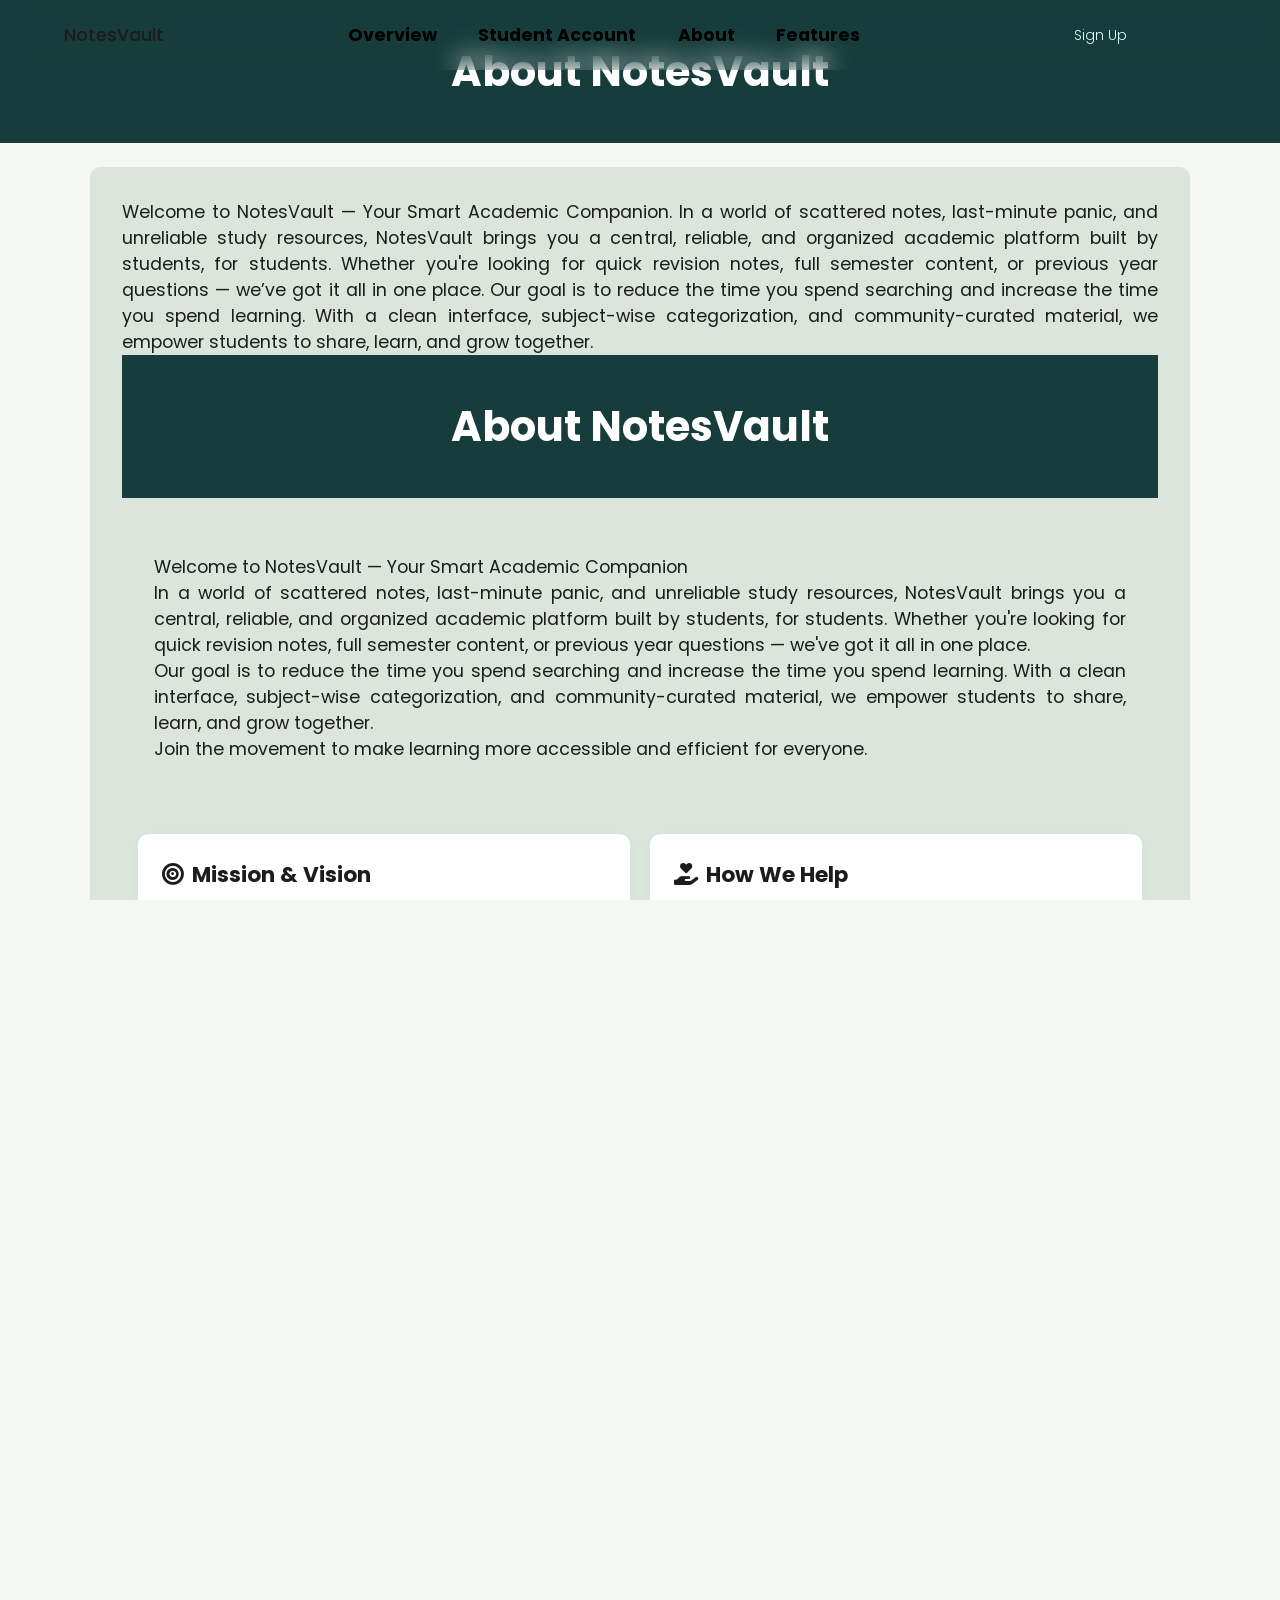
==== commit 36b7d522: "Merge branch 'main' into issue59" ====
--- a/about.html
+++ b/about.html
@@ -44,7 +44,7 @@
         <a href="./pages/overview.html">Overview</a>
         <a href="/">Student Account</a>
         <a href="about.html">About</a>
-        <a href="/pages/features.html">Features</a>
+        <a href="/">Features</a>
       </div>
 
       <div id="header-signup-box">
--- a/styles.css
+++ b/styles.css
@@ -1,4 +1,4 @@
-@import url("https://fonts.googleapis.com/css2?family=Open+Sans:wght@600&family=Poppins:ital,wght@0,100;0,200;0,300;0,400;0,500;0,600;0,700;0,800;0,900;1,100;1,200;1,300;1,400;1,500;1,600;1,700;1,800;1,900");
+  @import url("https://fonts.googleapis.com/css2?family=Open+Sans:wght@600&family=Poppins:ital,wght@0,100;0,200;0,300;0,400;0,500;0,600;0,700;0,800;0,900;1,100;1,200;1,300;1,400;1,500;1,600;1,700;1,800;1,900");
 
 
 body {
@@ -453,12 +453,11 @@
     overflow: hidden;
     position: relative;
     display: inline-block;
-    color: #000000; /* this is fine for light mode */
+    color: #000000;
     font-weight: 700;
     font-style: normal;
     font-family: "Poppins", sans-serif;
   }
-  
 
   .nav-menu a::before,
   .nav-menu a::after {
@@ -486,15 +485,6 @@
     transition: transform 0.3s cubic-bezier(0.76, 0, 0.24, 1);
     color: #017c01;
     position: absolute;
-  }
-  /* Light Mode */
-  .nav-menu a {
-     color: #000000;
-  }
-
-  /* Dark Mode */
-  [data-theme="dark"] .nav-menu a {
-    color: #ffffff;
   }
 
 
@@ -529,7 +519,6 @@
   .nav-menu a:hover::after {
     transform: translate3d(0, 0, 0);
   }
-  
 
 
   /* ------------------------------------------------ */
@@ -839,17 +828,17 @@
   }
 
   /* added Simple Fade-In Animation on Page Load */
-  @keyframes fadeInUp {
-    from {
-      opacity: 0;
-      transform: translateY(30px);
-    }
-
-    to {
-      opacity: 1;
-      transform: translateY(0);
-    }
-  }
+    @keyframes fadeInUp {
+      from {
+        opacity: 0;
+        transform: translateY(30px);
+      }
+
+      to {
+        opacity: 1;
+        transform: translateY(0);
+      }
+    }
 
   .About-right-box {
     opacity: 0;
@@ -868,7 +857,7 @@
   .About-right-box:nth-child(3) {
     animation-delay: 0.8s;
   }
-
+}
   /* RESPONSIVE BREAKPOINTS */
 
   /* Tablet styles (768px and down) */
@@ -2110,37 +2099,32 @@
   transform: translateY(-4px) scale(1.03);
 }
 
-.feature-card svg {
-  margin-bottom: 18px;
-}
-
-.feature-card .About-right-heading {
-  margin-bottom: 8px;
-  font-size: 1.25rem;
-  font-weight: 500;
-  text-align: center;
-}
-
-.feature-card .About-right-text {
-  font-size: 1rem;
-  font-style: italic;
-  color: #222;
-  text-align: center;
-}
-
-@media (max-width: 900px) {
-  .feature-cards-container {
-    flex-direction: column;
-    gap: 24px;
-    align-items: center;
-  }
-  .feature-card {
-    max-width: 90vw;
-    width: 100%;
-  }
-}
-
-
-}
-
-
+  .feature-card svg {
+    margin-bottom: 18px;
+  }
+
+  .feature-card .About-right-heading {
+    margin-bottom: 8px;
+    font-size: 1.25rem;
+    font-weight: 500;
+    text-align: center;
+  }
+
+  .feature-card .About-right-text {
+    font-size: 1rem;
+    font-style: italic;
+    color: #222;
+    text-align: center;
+  }
+
+  @media (max-width: 900px) {
+    .feature-cards-container {
+      flex-direction: column;
+      gap: 24px;
+      align-items: center;
+    }
+    .feature-card {
+      max-width: 90vw;
+      width: 100%;
+    }
+  }
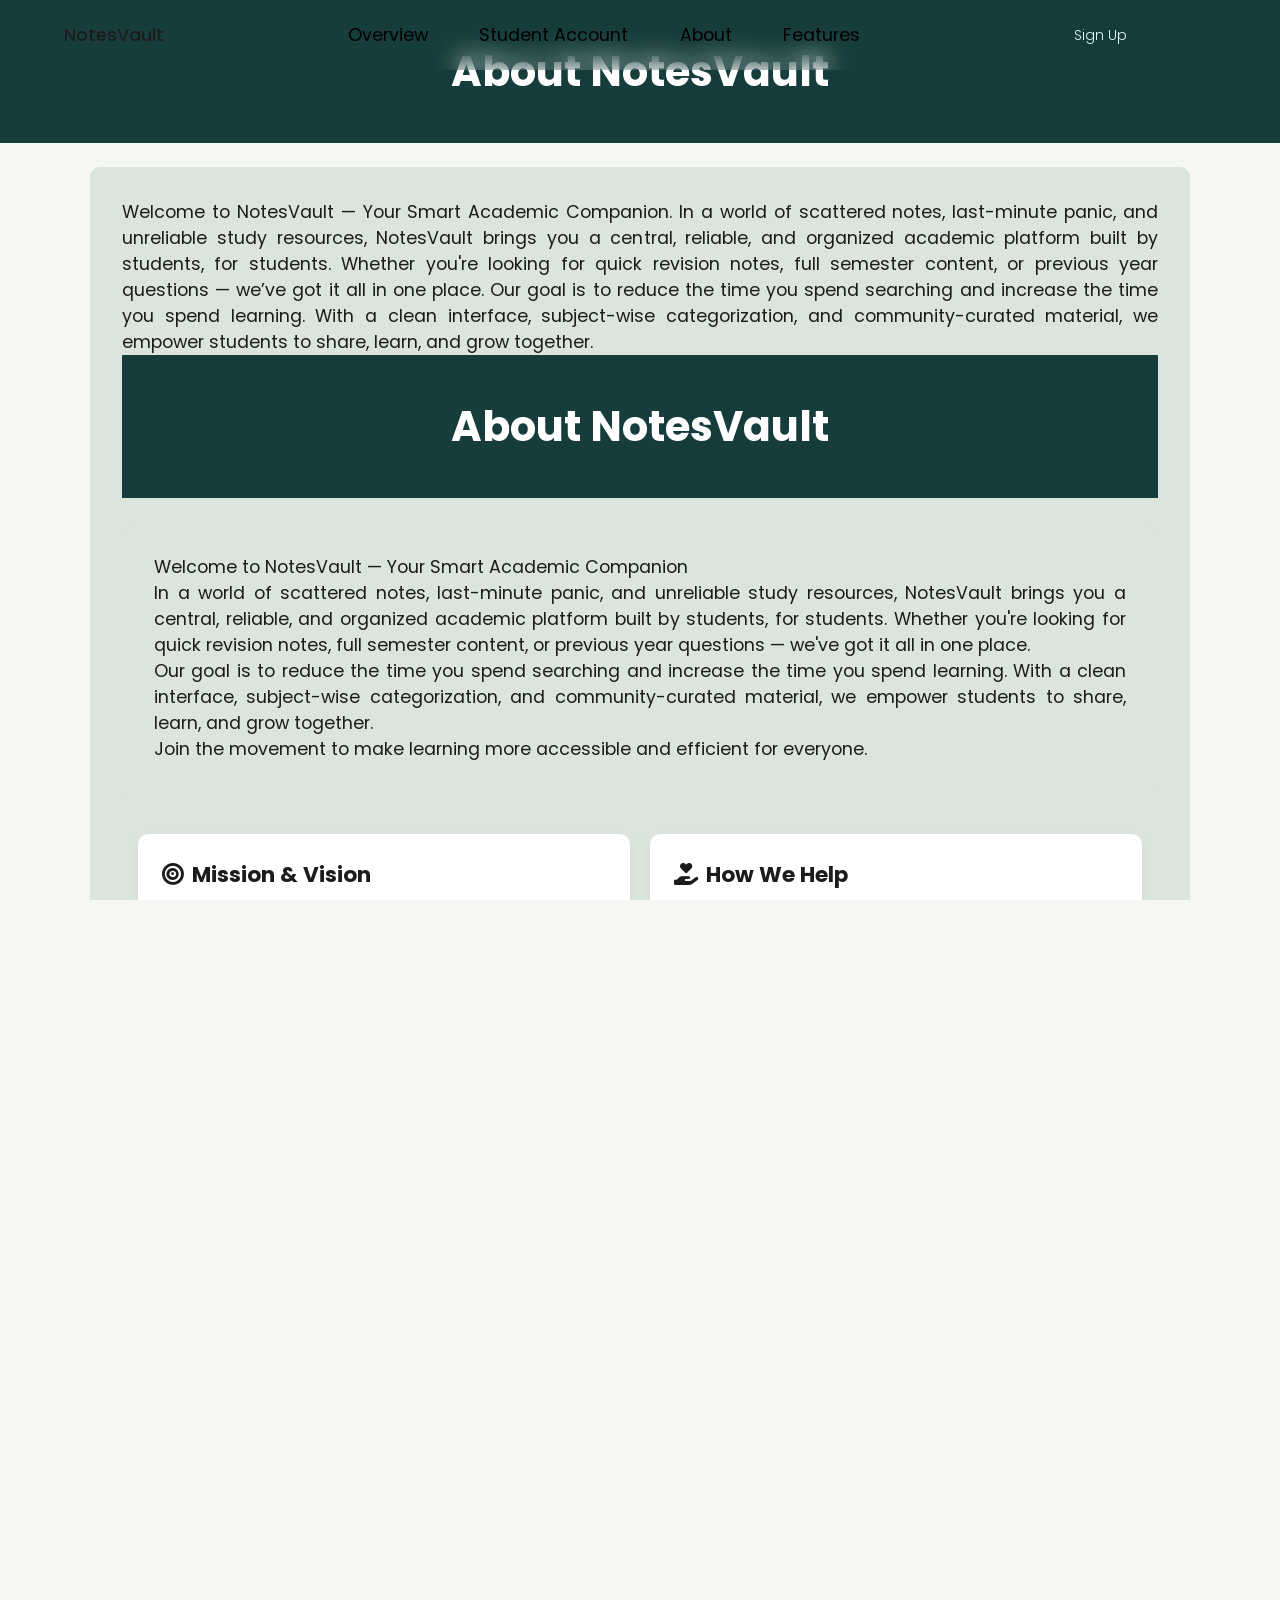
==== commit c86864ca: "previous version" ====
--- a/styles.css
+++ b/styles.css
@@ -1,5 +1,4 @@
-  @import url("https://fonts.googleapis.com/css2?family=Open+Sans:wght@600&family=Poppins:ital,wght@0,100;0,200;0,300;0,400;0,500;0,600;0,700;0,800;0,900;1,100;1,200;1,300;1,400;1,500;1,600;1,700;1,800;1,900");
-
+@import url("https://fonts.googleapis.com/css2?family=Open+Sans:wght@600&family=Poppins:ital,wght@0,100;0,200;0,300;0,400;0,500;0,600;0,700;0,800;0,900;1,100;1,200;1,300;1,400;1,500;1,600;1,700;1,800;1,900");
 
 body {
   background-color: #f4f7f2;
@@ -153,64 +152,38 @@
   font-size: calc(12px+1vw);
 }
 
-/* Hamburger lines */
-.hamburger-line {
-  width: 25px;
-  height: 3px;
-  background-color: #333;
-  margin: 4px 0;
-  border-radius: 2px;
-}
-
-/* Hamburger button */
+/* Hamburger Menu Styles */
 .hamburger-menu {
-  background: none;
+  display: none;
+  flex-direction: column;
+  justify-content: space-around;
+  width: 30px;
+  height: 25px;
+  background: transparent;
   border: none;
   cursor: pointer;
-  padding: 10px;
-  display: flex;
-  flex-direction: column;
-  z-index: 1000;
-}
-
-/* Wrapper to group button and sidebar */
-.hamburger-wrapper {
-  position: relative;
-  display: inline-block;
-  padding-left: 20px;
-}
-
-/* Sidebar - hidden by default */
-.hover-sidebar {
-  position: absolute;
-  top: 0;
-  left: -250px; /* Hidden left */
-  width: 180px;
-  height: 100vh;
-  background: white;
-  box-shadow: 2px 0 10px rgba(0,0,0,0.1);
-  transition: left 0.3s ease;
-  border-radius: 20px;
-  /* border: 2px black; */
-}
-
-.hover-sidebar a{
-  text-decoration: none;
-  color: black;
-  margin: 20px;
-  display: flex;
-  flex-direction: column;
-  gap: 50px;
-
-}
-.hover-sidebar a:hover{
-  color: green;
-  text-decoration: underline;
-}
-
-/* On hover, slide the sidebar in */
-.hamburger-wrapper:hover .hover-sidebar {
-  left: 50px; /* Adjust to position beside hamburger */
+  padding: 0;
+  z-index: 1001;
+}
+
+.hamburger-line {
+  width: 100%;
+  height: 3px;
+  background-color: #163d3b;
+  border-radius: 2px;
+  transition: all 0.3s ease;
+}
+
+.hamburger-menu.active .hamburger-line:nth-child(1) {
+  transform: rotate(45deg) translate(6px, 6px);
+}
+
+.hamburger-menu.active .hamburger-line:nth-child(2) {
+  opacity: 0;
+}
+
+.hamburger-menu.active .hamburger-line:nth-child(3) {
+  transform: rotate(-45deg) translate(6px, -6px);
 }
 
 /* Navigation Menu Styles */
@@ -219,180 +192,201 @@
   justify-content: space-between;
 }
 
-
-  .theme-toggle {
-    display: flex;
-    align-items: center;
-    justify-content: center;
-    width: 40px;
-    height: 40px;
-    background: rgba(22, 61, 59, 0.1);
-    border: 1px solid rgba(22, 61, 59, 0.2);
-    border-radius: 50%;
-    cursor: pointer;
-    transition: all 0.3s ease;
-    margin-right: 15px;
-    position: relative;
-    overflow: hidden;
-  }
-
-  .theme-toggle:hover {
-    background: rgba(22, 61, 59, 0.2);
-    border-color: rgba(22, 61, 59, 0.3);
-    transform: scale(1.05);
-  }
-
-  .theme-toggle .sun-icon,
-  .theme-toggle .moon-icon {
-    position: absolute;
-    top: 50%;
-    left: 50%;
-    transform: translate(-50%, -50%);
-    transition: all 0.3s ease;
-    color: #163d3b;
-  }
-
-  .theme-toggle .sun-icon {
-    opacity: 1;
-    visibility: visible;
-  }
-
-  .theme-toggle .moon-icon {
-    opacity: 0;
-    visibility: hidden;
-  }
-
-  /* Dark mode theme toggle button styles */
-  [data-theme="dark"] .theme-toggle {
-    background: rgba(223, 248, 248, 0.1);
-    border-color: rgba(223, 248, 248, 0.2);
-  }
-
-  [data-theme="dark"] .theme-toggle:hover {
-    background: rgba(223, 248, 248, 0.2);
-    border-color: rgba(223, 248, 248, 0.3);
-  }
-
-  [data-theme="dark"] .theme-toggle .sun-icon,
-  [data-theme="dark"] .theme-toggle .moon-icon {
-    color: #dff8f8;
-  }
-
-  [data-theme="dark"] .theme-toggle .sun-icon {
-    opacity: 0;
-    visibility: hidden;
-  }
-
-  [data-theme="dark"] .theme-toggle .moon-icon {
-    opacity: 1;
-    visibility: visible;
-  }
-
-  /* Integrated code from paste-2.txt (lines 90 to 154) */
-
-  /* Example integrated styles (replace with actual content from paste-2.txt) */
-  .example-class {
-    color: #333;
-    font-size: 16px;
-    margin: 10px;
-  }
-
-  .another-example {
-    display: flex;
-    justify-content: center;
-    align-items: center;
-    padding: 20px;
-  }
-
-  /* Navigation Menu Styles with updated order for theme toggle */
-  /* General reset if needed */
-  * {
-    margin: 0;
-    padding: 0;
-    box-sizing: border-box;
-  }
-
-  /* Ensure parent scroll works */
-  html,
-  body {
-    height: 100%;
-    overflow-x: hidden;
-    font-family: "Poppins", sans-serif;
-  }
-
-  /* Sticky header */
-  #header {
-    position: fixed;
-    top: 0;
-    left: 0;
-    width: 100vw;
-    z-index: 1000;
-    display: flex;
-    flex-direction: row;
-    justify-content: space-between;
-    align-items: center;
-    padding: 15px 0;
-    backdrop-filter: blur(12px);
-    -webkit-backdrop-filter: blur(12px);
-    box-shadow: none !important;
-    border-bottom: none !important;
-    margin: 0;
-  }
-
-  /* Flex box for left/right header items */
-  #header div {
-    display: flex;
-  }
-
-  /* Ensures text/icons inside header are centered vertically */
-  #header div p {
-    display: flex;
-    align-items: center;
-  }
-
-  /* Left section spacing */
-  #header #header-title-box {
-    margin-left: 5vw;
-  }
-
-  #header-title-box {
-    display: flex;
-    align-items: center;
-  }
-
-  /* Title style */
-  #header #header-title-box #header-title {
-    font-weight: 500;
-    font-style: normal;
-    font-size: calc(12px+1vw);
-  }
-
-  /* Hamburger Menu Styles */
-  .hamburger-menu {
-    display: none;
-    flex-direction: column;
-    justify-content: space-around;
-    width: 30px;
-    height: 25px;
-    background: transparent;
-    border: none;
-    cursor: pointer;
-    padding: 0;
-    z-index: 1001;
-  }
-
-  .hamburger-line {
-    width: 100%;
-    height: 3px;
-    background-color: #163d3b;
-    border-radius: 2px;
-    transition: all 0.3s ease;
-  }
-
-
-  .hamburger-menu.active .hamburger-line:nth-child(1) {
-    transform: rotate(45deg) translate(6px, 6px);
-  }
+#header #header-navigation p {
+  font-family: "Poppins", sans-serif;
+  font-weight: 300;
+  font-style: normal;
+  font-size: calc(9px + 0.4vw);
+  transition: font-weight 0.1s, text-decoration 0.1s;
+  cursor: pointer;
+}
+
+.nav-menu a {
+  text-decoration: none;
+  color: #000000;
+  font-style: normal;
+  font-family: "Poppins", sans-serif;
+}
+.nav-menu a:hover {
+  text-decoration: underline;
+  color: green;
+}
+#header #header-navigation p:hover {
+  font-weight: 400;
+  text-decoration: underline;
+}
+
+#header #header-signup-box {
+  margin-right: 5vw;
+  cursor: pointer;
+  display: flex;
+  align-items: center;
+  gap: 4px;
+}
+
+#header #header-signup-box p {
+  display: inline-flex;
+  font-family: "Poppins", sans-serif;
+  font-weight: 300;
+  font-style: normal;
+  font-size: calc(9px + 0.4vw);
+  background-color: #163d3b;
+  padding: 8px 30px;
+  color: #dff8f8;
+  border-radius: 30px;
+  vertical-align: middle;
+  align-items: center;
+  max-height: 50px;
+}
+/* flex box solved */
+#main {
+  display: flex;
+  /* flex-direction: row; */
+  margin: 5vw;
+  padding-block: 30px;
+  justify-content: center;
+  align-items: center;
+}
+
+#main .welcome {
+  font-weight: 600;
+  font-size: calc(7px + 0.4vw);
+  background-color: #f8e1ca;
+  color: #eda950;
+  width: fit-content;
+  padding: 0px 15px;
+  border-radius: 15px;
+}
+
+.main-text {
+  font-family: "Poppins", sans-serif;
+  font-weight: 200;
+  font-style: italic; /* OR normal — choose one */
+  font-size: calc(9px + 0.4vw);
+}
+
+.main-heading {
+  font-family: "Open Sans", sans-serif;
+  font-optical-sizing: auto;
+  font-weight: 600;
+  font-style: normal;
+  font-optical-sizing: auto;
+  font-variation-settings: "wdth" 100;
+  font-size: calc(20px + 1.5vw);
+  line-height: 1.6;
+}
+
+.main-text {
+  margin: 10px 0px;
+  /* padding: 20px; */
+  /* background-color: red; */
+}
+
+.main-left-links {
+  padding: 20px;
+  display: flex;
+  flex-direction: row;
+}
+
+.main-left-links .links-text {
+  display: inline-flex;
+  margin-right: 1vw;
+  padding: 0px 30px;
+  font-family: "Poppins", sans-serif;
+  font-weight: 300;
+  font-style: normal;
+  font-size: calc(9px + 0.4vw);
+  min-height: calc(50px - 0.4vw);
+  align-items: center;
+  border-radius: 30px;
+  cursor: pointer;
+}
+
+.main-left-links .features-box {
+  background-color: #f7b86e;
+  color: #544c1e;
+}
+
+.main-left-links .try-box {
+  border: solid 1px;
+}
+
+.main-right {
+  display: flex;
+  flex-direction: column;
+  width: 50vw;
+  align-items: center;
+}
+
+.main-right-box {
+  background-color: #dae6d7;
+  width: 30vw;
+  border-radius: 15px;
+}
+
+.main-right-upper-box {
+  margin: 20px;
+  padding: 20px;
+  background-color: #f5f9f3;
+  border-radius: 15px;
+}
+
+.main-right-upper-box .right-text-div {
+  padding: 15px;
+}
+
+.main-right-upper-box .right-text {
+  display: inline-flex;
+  font-family: "Poppins", sans-serif;
+  font-weight: 500;
+  font-style: normal;
+  font-size: calc(12px + 0.4vw);
+}
+
+.main-right-upper-box .main-right-upper-box-progress {
+  display: flex;
+  flex-direction: row;
+  justify-content: space-between;
+}
+
+.main-right-upper-box .main-right-upper-box-progress .small {
+  font-weight: 300;
+  padding: 15px;
+}
+
+.main-right-search {
+  display: inline-flex;
+  flex-direction: row;
+  position: relative;
+  z-index: 0;
+  justify-content: center;
+}
+
+.main-right-search .search-icon {
+  position: absolute;
+  z-index: 1;
+  opacity: 0.8;
+  width: 16px;
+  margin: 20px 20px;
+}
+
+.search-form-input-container{
+  display: flex;
+  align-items: center;
+}
+
+.main-right-search .main-right-search-form-input {
+  display: inline-flex;
+  font-family: "Poppins", sans-serif;
+  font-weight: 500;
+  font-style: normal;
+  background-color: #dfe9d7;
+  border: none;
+  border-radius: 10px;
+  padding: 10px 30px;
+  width: calc(30vw - 130px);
+  margin: 10px 15px;
+}
 
 .search-parameters-div {
   display: flex;
@@ -400,1057 +394,719 @@
   justify-content: center;
   margin: 4px 0px;
 }
-.sidebar {
-  position: fixed;
-  top: 0;
-  left: -250px;
-  width: 250px;
-  height: 100%;
-  background-color: white;
-  transition: left 0.3s ease;
-  z-index: 1000;
-}
-
-.sidebar.active {
-  left: 0;
-}
-
-
-
-
-
-  .hamburger-menu.active .hamburger-line:nth-child(2) {
-    opacity: 0;
-  }
-
-  .hamburger-menu.active .hamburger-line:nth-child(3) {
-    transform: rotate(-45deg) translate(6px, -6px);
-  }
-
-  /* Navigation Menu Styles */
-  #header #header-navigation {
-    width: 40vw;
-    justify-content: space-between;
-  }
-
-  #header #header-navigation p {
-    font-family: "Poppins", sans-serif;
-    font-weight: 300;
-    font-style: normal;
-    font-size: calc(9px + 0.4vw);
-    transition: font-weight 0.1s, text-decoration 0.1s;
-    cursor: pointer;
-  }
-
-  .nav-menu {
-    display: flex;
-
-    gap: 20px;
-  }
-
-  .nav-menu a {
-    text-decoration: none;
-    overflow: hidden;
-    position: relative;
-    display: inline-block;
-    color: #000000;
-    font-weight: 700;
-    font-style: normal;
-    font-family: "Poppins", sans-serif;
-  }
-
-  .nav-menu a::before,
-  .nav-menu a::after {
-    content: "";
-    position: absolute;
-    left: 0;
-    width: 100%;
-  }
-
-  .nav-menu a::before {
-    background-color: #347034;
-    height: 2px;
-    bottom: 0;
-    transform: scaleX(0);
-    transform-origin: 100% 50%;
-    transition: transform 0.3s cubic-bezier(0.76, 0, 0.24, 1);
-  }
-
-  .nav-menu a::after {
-    content: attr(data-replace);
-    height: 100%;
-    top: 0;
-    transform: translate3d(200%, 0, 0);
-    transform-origin: 100% 50%;
-    transition: transform 0.3s cubic-bezier(0.76, 0, 0.24, 1);
-    color: #017c01;
-    position: absolute;
-  }
-
-
-  .nav-menu a span {
-    display: inline-block;
-    transition: transform 0.3s cubic-bezier(0.76, 0, 0.24, 1);
-    /* background-color: #F4F7F2; */
-  }
-
-.footer-right .footer-right-box {
-  text-decoration: none;
-  color: black;
-  display: block;
-  width: 16vw;
-  margin: 0px 2vw;
+
+.search-parameters-div .search-parameters-select {
+  display: flex;
+  border: none;
+  background-color: rgba(165, 201, 160, 0.5607843137);
+  color: #000000;
+  padding: 10px;
+  border-radius: 20px;
+  box-shadow: 0 2px 5px rgba(0, 0, 0, 0.1);
+  transition: background-color 0.2s ease;
   cursor: pointer;
+}
+
+.search-parameters-div .search-parameters-select:focus {
+  outline: none;
+  background-color: rgba(165, 201, 160, 0.8156862745);
+}
+
+.search-parameters-div .search-parameters-option {
+  border: none;
+  border-radius: 30px;
+  padding: 10px;
+  background-color: rgba(165, 201, 160, 0.8156862745);
+  color: #2E2E2E;
+}
+
+
+.About {
+  font-family: "Poppins", sans-serif;
+  display: flex;
+  flex-wrap: wrap; 
+  justify-content: center;
+  gap: 2rem; 
+ 
+  margin: 5vw;
+  max-width: 1200px; 
+  margin-left: auto;
+  margin-right: auto;
+}
+
+.About-left-box {
+  flex: 1 1 300px; 
+  min-width: 280px;
+}
+
+.About-left-heading {
+  font-weight: 500;
+  font-size: 50px;
+  align-items: center;
+  letter-spacing: 0.1px;
+}
+
+.About-left-text {
+  font-weight: 200;
+  font-size: calc(15px + 0.4vw);
+}
+
+.About-left-link {
+  font-weight: 500;
+  font-size: calc(12px + 0.4vw);
+  color: #6b6eb9;
+  cursor: pointer;
+}
+
+.About-right {
+  display: flex;
+  flex-wrap: wrap;
+  justify-content: center;
+  gap: 1.5rem;
+  flex: 2 1 500px;
+}
+
+.About-right-box {
+  flex: 1 1 200px;
+  padding: 1.5rem;
+  background-color: rgba(165, 201, 160, 0.5607843137);
   border-radius: 20px;
   cursor: pointer;
   transition: background-color 0.3s ease, transform 0.3s ease;
 }
 
-
-  .nav-menu a:hover span {
-    transform: translate3d(-200%, 0, 0);
-  }
-
-  .nav-menu a:hover::before {
-    transform-origin: 0% 50%;
-    transform: scaleX(1);
-  }
-
-  .nav-menu a:hover::after {
-    transform: translate3d(0, 0, 0);
-  }
-
-
-  /* ------------------------------------------------ */
-  #header #header-navigation p:hover {
-    font-weight: 400;
-    text-decoration: underline;
+.About-right-box:hover {
+  transform: scale(1.03);
+  box-shadow: 0 4px 12px rgba(0, 0, 0, 0.1);
+}
+
+.About-right-heading {
+  font-weight: 500px;
+  font-size: calc(14px + 0.4vw);
+  letter-spacing: 0.1px;
+}
+
+.About-right-text {
+  font-weight: 300;
+  font-style: italic; /* CORRECTED: Kept the italic style and removed the conflicting one */
+  font-size: calc(9px + 0.4vw);
+}
+
+/* added Simple Fade-In Animation on Page Load */
+@keyframes fadeInUp {
+  from {
+    opacity: 0;
+    transform: translateY(30px);
+  }
+  to {
+    opacity: 1;
+    transform: translateY(0);
+  }
+}
+
+.About-right-box {
+  opacity: 0;
+  animation: fadeInUp 0.8s ease forwards;
+}
+
+/* Optional: stagger the boxes */
+.About-right-box:nth-child(1) {
+  animation-delay: 0.8s;
+}
+.About-right-box:nth-child(2) {
+  animation-delay: 0.8s;
+}
+.About-right-box:nth-child(3) {
+  animation-delay: 0.8s;
+}
+
+/* RESPONSIVE BREAKPOINTS */
+
+/* Tablet styles (768px and down) */
+@media screen and (max-width: 768px) {
+  #header {
+    flex-wrap: wrap;
+    padding: 15px 0;
+  }
+
+  #header #header-title-box {
+    margin-left: 3vw;
+  }
+
+  #header #header-navigation {
+    width: 40vw;
+    justify-content: space-around;
+  }
+
+  #header #header-navigation p {
+    font-size: calc(10px + 0.5vw);
   }
 
   #header #header-signup-box {
-    margin-right: 5vw;
-    cursor: pointer;
-    display: flex;
+    margin-right: 3vw;
+  }
+
+  #header #header-signup-box p {
+    padding: 8px 20px;
+    font-size: calc(10px + 0.5vw);
+  }
+
+  #main {
+    flex-direction: column;
+    margin: 4vw;
+    gap: 30px;
+  }
+
+  .main-right {
+    width: 100%;
     align-items: center;
-    gap: 4px;
-  }
-
-  #header #header-signup-box p {
-    display: inline-flex;
-    font-family: "Poppins", sans-serif;
-    font-weight: 300;
-    font-style: normal;
-    font-size: calc(9px + 0.4vw);
-    background-color: #163d3b;
-    padding: 8px 30px;
-    color: #dff8f8;
-    border-radius: 30px;
-    vertical-align: middle;
+  }
+
+  .main-right-box {
+    width: 80vw;
+    max-width: 500px;
+  }
+
+  .main-right-search .main-right-search-form-input {
+    width: calc(80vw - 130px);
+    max-width: calc(500px - 130px);
+  }
+
+  .footer {
+    flex-direction: column;
+    gap: 30px;
+    margin: 4vw;
     align-items: center;
-    max-height: 50px;
-  }
-
-  /* flex box solved */
-  #main {
-    display: flex;
-    /* flex-direction: row; */
-    margin: 5vw;
-    padding-block: 30px;
+  }
+
+  .footer .footer-left-box {
+    max-width: 100%;
+    text-align: center;
+  }
+
+  .footer-right {
+    flex-wrap: wrap;
+    gap: 20px;
     justify-content: center;
-    align-items: center;
-  }
-
-
-  #main .welcome {
-    font-weight: 600;
-    font-size: calc(7px + 0.4vw);
-    background-color: #f8e1ca;
-    color: #eda950;
-    width: fit-content;
-    padding: 0px 15px;
-    border-radius: 15px;
-  }
-
-  .main-text {
-    font-family: "Poppins", sans-serif;
-    font-weight: 200;
-    font-style: italic;
-    /* OR normal — choose one */
-    font-size: calc(9px + 0.4vw);
-  }
-
-  .main-heading {
-    font-family: "Open Sans", sans-serif;
-    font-optical-sizing: auto;
-    font-weight: 600;
-    font-style: normal;
-    font-optical-sizing: auto;
-    font-variation-settings: "wdth" 100;
-    font-size: calc(20px + 1.5vw);
-    line-height: 1.6;
-  }
-
-  .main-text {
-    margin: 10px 0px;
-    /* padding: 20px; */
-    /* background-color: red; */
-  }
-
-  .main-left-links {
-    padding: 20px;
-    display: flex;
-    flex-direction: row;
-  }
-
-  .main-left-links .links-text {
-    display: inline-flex;
-    margin-right: 1vw;
-    padding: 0px 30px;
-    font-family: "Poppins", sans-serif;
-    font-weight: 300;
-    font-style: normal;
-    font-size: calc(9px + 0.4vw);
-    min-height: calc(50px - 0.4vw);
-    align-items: center;
-    border-radius: 30px;
-    cursor: pointer;
-  }
-
-  .main-left-links .features-box {
-    background-color: #f7b86e;
-    color: #544c1e;
-  }
-
-  .main-left-links .try-box {
-    border: solid 1px;
-  }
-
-  .main-right {
-    display: flex;
-    flex-direction: column;
-    width: 50vw;
-    align-items: center;
-  }
-
-  .main-right-box {
-    background-color: #dae6d7;
-    width: 30vw;
-    border-radius: 15px;
-  }
-
-  .main-right-upper-box {
-    margin: 20px;
-    padding: 20px;
-    background-color: #f5f9f3;
-    border-radius: 15px;
-  }
-
-  .main-right-upper-box .right-text-div {
-    padding: 15px;
-  }
-
-  .main-right-upper-box .right-text {
-    display: inline-flex;
-    font-family: "Poppins", sans-serif;
-    font-weight: 500;
-    font-style: normal;
-    font-size: calc(12px + 0.4vw);
-  }
-
-  .main-right-upper-box .main-right-upper-box-progress {
-    display: flex;
-    flex-direction: row;
-    justify-content: space-between;
-  }
-
-  .main-right-upper-box .main-right-upper-box-progress .small {
-    font-weight: 300;
-    padding: 15px;
-  }
-
-  .main-right-search {
-    display: inline-flex;
-    flex-direction: row;
-    position: relative;
-    z-index: 0;
-    justify-content: center;
-  }
-
-  .main-right-search .search-icon {
-    position: absolute;
-    z-index: 1;
-    opacity: 0.8;
-    width: 16px;
-    margin: 20px 20px;
-  }
-
-
-  .search-form-input-container {
-    display: flex;
-
-  .hamburger-menu {
-    display: flex;
-  }
-
-  .nav-menu {
-    display: none;
-  }
-
-
-}
-
+    width: 100%;
+  }
+
+  .footer-right .footer-right-box {
+    width: calc(50% - 40px);
+    margin: 10px;
+    min-width: 250px;
+    text-align: center;
+  }
+}
 
 /* Mobile styles (600px and down) */
 @media screen and (max-width: 600px) {
   /* Mobile Header Layout - Logo | Signup | Hamburger */
   #header {
     justify-content: flex-start;
-
     align-items: center;
+    gap: 15px;
+  }
+
+  #header #header-title-box {
+    margin-left: 5vw;
+    order: 1;
+  }
+
+  #header #header-signup-box {
+    order: 2;
+    margin-right: 0;
+    margin-left: auto;
+  }
+
+  .hamburger-menu {
+    display: flex;
+    order: 3;
+    position: static;
+    margin-right: 5vw;
+    transform: none;
+  }
+
+  #header #header-navigation {
+    display: none;
+    position: absolute;
+    top: 100%;
+    left: 0;
+    right: 0;
+    background-color: #f4f7f2;
+    flex-direction: column;
+    width: 100%;
+    padding: 20px 0;
+    box-shadow: 0 2px 10px rgba(0, 0, 0, 0.1);
+    z-index: 1000;
+    order: 4;
+  }
+
+  #header #header-navigation.show {
+    display: flex;
+  }
+
+  #header #header-navigation p {
+    padding: 15px 20px;
+    margin: 5px 0;
+    border-bottom: 1px solid #e0e0e0;
+    width: 100%;
+    justify-content: center;
+    font-size: calc(12px + 0.5vw);
+  }
+
+  #header #header-navigation p:last-child {
+    border-bottom: none;
+  }
+
+  #header #header-signup-box p {
+    padding: 8px 15px;
+    font-size: 12px;
+  }
+
+  .main-heading {
+    font-size: calc(18px + 2vw);
+  }
+
+  .main-left-links {
+    flex-direction: column;
+    gap: 10px;
+  }
+
+  .main-left-links .links-text {
+    margin-right: 0;
+    text-align: center;
+    justify-content: center;
+  }
+
+  .main-right-box {
+    width: 90vw;
   }
 
   .main-right-search .main-right-search-form-input {
-    display: inline-flex;
-    font-family: "Poppins", sans-serif;
-    font-weight: 500;
-    font-style: normal;
-    background-color: #dfe9d7;
-    border: none;
-    border-radius: 10px;
-    padding: 10px 30px;
-    width: calc(30vw - 130px);
-    margin: 10px 15px;
-  }
-
-  .search-parameters-div {
-    display: flex;
-    align-items: center;
-    justify-content: center;
-    margin: 4px 0px;
-  }
-
-  .search-parameters-div .search-parameters-select {
-    display: flex;
-    border: none;
-    background-color: rgba(165, 201, 160, 0.5607843137);
-    color: #000000;
+    width: calc(90vw - 130px);
+  }
+
+  .footer-right .footer-right-box {
+    width: 100%;
+    margin: 10px 0;
+    text-align: center;
+  }
+}
+
+/* Small mobile styles (480px and down) */
+@media screen and (max-width: 480px) {
+  #header #header-title-box {
+    margin-left: 4vw;
+  }
+
+  #header #header-title-box #header-title {
+    font-size: calc(14px + 1.5vw);
+  }
+
+  .hamburger-menu {
+    margin-right: 4vw;
+  }
+
+  #main {
+    margin: 4vw 2vw;
+  }
+
+  .main-heading {
+    font-size: calc(16px + 3vw);
+    line-height: 1.4;
+  }
+
+  .main-text {
+    font-size: calc(10px + 0.8vw);
+  }
+
+  .main-right-upper-box {
+    margin: 15px;
+  }
+
+  .main-right-search .search-icon {
+    width: 14px;
+    margin: 18px 15px;
+  }
+
+  .main-right-search .main-right-search-form-input {
+    padding: 8px 25px;
+    font-size: 14px;
+    width: calc(90vw - 110px);
+  }
+
+  .About {
+    margin: 4vw 2vw;
+  }
+
+  .About .About-left-heading,
+  .About-right .About-right-heading {
+    font-size: calc(12px + 0.8vw);
+  }
+
+  .About .About-left-text,
+  .About-right .About-right-text {
+    font-size: calc(10px + 0.6vw);
+  }
+
+  .About-right .About-right-box {
+    padding: 20px;
+    margin: 10px 0;
+  }
+}
+
+/* Extra small mobile styles (360px and down) */
+@media screen and (max-width: 360px) {
+  #header #header-title-box #header-title {
+    font-size: 16px;
+  }
+
+  #header #header-signup-box p {
+    padding: 8px 10px;
+    font-size: 10px;
+  }
+
+  .hamburger-menu {
+    margin-right: 4vw;
+    width: 25px;
+    height: 20px;
+  }
+
+  .main-heading {
+    font-size: 22px;
+  }
+
+  .main-text {
+    font-size: 12px;
+  }
+
+  .main-left-links .links-text {
+    padding: 0px 20px;
+    font-size: 12px;
+    min-height: 40px;
+  }
+
+  .main-right-box {
+    width: 95vw;
+  }
+
+  .main-right-search .main-right-search-form-input {
+    width: calc(95vw - 100px);
+    padding: 6px 20px;
+    font-size: 12px;
+  }
+
+  .right-text {
+    font-size: 14px !important;
+  }
+
+  .footer .footer-left-heading,
+  .footer-right .footer-right-heading {
+    font-size: 14px;
+  }
+
+  .footer .footer-left-text,
+  .footer-right .footer-right-text {
+    font-size: 11px;
+  }
+
+  .footer-right .footer-right-box {
+    padding: 15px;
+    margin: 8px 0;
+  }
+}
+
+/* Dark Mode Styles */
+[data-theme="dark"] {
+  color-scheme: dark;
+}
+
+[data-theme="dark"] body {
+  background-color: #0d0d0d;
+  color: #f1f1f1;
+  transition: background-color 0.3s ease, color 0.3s ease;
+}
+
+[data-theme="dark"] #header {
+  background-color: #121212;
+  border-bottom: 1px solid #2c2c2c;
+}
+
+[data-theme="dark"] #header #header-title {
+  color: #ffffff;
+}
+
+[data-theme="dark"] .hamburger-line {
+  background: #ffffff;
+}
+
+[data-theme="dark"] #header #header-navigation {
+  background-color: #121212;
+}
+
+[data-theme="dark"] .nav-menu a {
+  color: white;
+}
+
+[data-theme="dark"] .nav-menu a:hover {
+  text-decoration: underline;
+  color: green;
+}
+
+[data-theme="dark"] #header #header-navigation p {
+  color: #e0e0e0;
+}
+
+[data-theme="dark"] #header #header-navigation p:hover {
+  color: #ffffff;
+}
+
+[data-theme="dark"] #header #header-signup-box p {
+  background-color: #2c5a57;
+  color: #b8e6e1;
+}
+
+[data-theme="dark"] .nav-menu a{
+  text-decoration: none;
+  color: #dff8f8;
+  font-style: normal;
+  font-family: "Poppins", sans-serif;
+}
+[data-theme="dark"] .nav-menu a:hover{
+  text-decoration: underline;
+  color: #4CAF50;
+}
+[data-theme="dark"] .main-text {
+  color: #e0e0e0;
+}
+
+[data-theme="dark"] .main-heading {
+  color: #ffffff;
+}
+
+[data-theme="dark"] .welcome {
+  background-color: #3d2f1a;
+  color: #d4a853;
+}
+
+[data-theme="dark"] .links-text {
+  background-color: #1a1a1a;
+  color: #e0e0e0;
+  border: 1px solid #333;
+}
+
+[data-theme="dark"] .links-text:hover {
+  background-color: #333;
+  color: #ffffff;
+}
+
+[data-theme="dark"] .features-box {
+  background-color: #4a3420;
+  color: #d4a853;
+}
+
+[data-theme="dark"] .try-box {
+  border-color: #444;
+}
+
+[data-theme="dark"] .main-right-box {
+  background-color: #1a2e1a;
+  color: #e0e0e0;
+}
+
+[data-theme="dark"] .main-right-upper-box {
+  background-color: #0f1f0f;
+  color: #e0e0e0;
+}
+
+[data-theme="dark"] .right-text {
+  color: #e0e0e0;
+}
+
+[data-theme="dark"] .main-right-search-form-input {
+  background-color: #1e1e1e;
+  color: #ffffff;
+  border: 1px solid #444;
+}
+
+[data-theme="dark"] .main-right-search-form-input::placeholder {
+  color: #888;
+}
+
+[data-theme="dark"] .search-icon {
+  color: #888;
+}
+
+[data-theme="dark"] .search-parameters-select {
+  background-color: #2a3b2a;
+  color: #f7b86e;
+  border: 1px solid #f7b86e;
+}
+[data-theme="dark"] .search-parameters-select:focus {
+  background-color: #1a2e1a;
+  outline: none;
+  border: 1px solid #f7b86e;
+}
+
+[data-theme="dark"] .search-parameters-option {
+  background-color: #2a3b2a;
+  color: #f7b86e;
+}
+
+[data-theme="dark"] .About-left-heading,
+[data-theme="dark"] .About-right-heading {
+  color: #ffffff;
+}
+
+[data-theme="dark"] .About-left-text,
+[data-theme="dark"] .About-right-text {
+  color: #cccccc;
+}
+
+[data-theme="dark"] .About-left-link {
+  color: #8a8ddb;
+}
+
+[data-theme="dark"] .About-right .About-right-box:hover {
+  background-color: #2a2a2a;
+  color: #ffffff;
+}
+
+[data-theme="dark"] .About-right svg {
+  stroke: #e0e0e0;
+}
+
+[data-theme="dark"] .modern-footer {
+  background: linear-gradient(135deg, #0a1f1d 0%, #0d2420 100%);
+}
+
+[data-theme="dark"] .footer-logo {
+  background: linear-gradient(135deg, #e0e0e0, #f7b86e);
+  -webkit-background-clip: text;
+  -webkit-text-fill-color: transparent;
+  background-clip: text;
+}
+
+[data-theme="dark"] .footer-description {
+  color: #a0c4c1;
+}
+
+[data-theme="dark"] .social-link {
+  background: rgba(223, 248, 248, 0.05);
+  border-color: rgba(223, 248, 248, 0.1);
+}
+
+[data-theme="dark"] .social-link:hover {
+  background: rgba(223, 248, 248, 0.1);
+  border-color: rgba(223, 248, 248, 0.2);
+}
+
+[data-theme="dark"] .footer-links h4,
+[data-theme="dark"] .footer-community h4 {
+  color: #ffffff;
+}
+
+[data-theme="dark"] .footer-links a {
+  color: #a0c4c1;
+}
+
+[data-theme="dark"] .footer-links a:hover {
+  color: #dff8f8;
+}
+
+[data-theme="dark"] .oss-badge {
+  background: rgba(223, 248, 248, 0.05);
+  border-color: rgba(223, 248, 248, 0.1);
+}
+
+[data-theme="dark"] .oss-badge:hover {
+  background: rgba(223, 248, 248, 0.1);
+  border-color: rgba(223, 248, 248, 0.2);
+}
+
+[data-theme="dark"] .community-text {
+  color: #a0c4c1;
+}
+
+[data-theme="dark"] .footer-divider {
+  background: linear-gradient(90deg, transparent, rgba(223, 248, 248, 0.1), transparent);
+}
+
+[data-theme="dark"] .copyright,
+[data-theme="dark"] .footer-bottom-links a {
+  color: #a0c4c1;
+}
+
+[data-theme="dark"] .footer-bottom-links a:hover {
+  color: #dff8f8;
+}
+
+/* Responsive breakpoints integrated from paste-2.txt */
+
+/* General responsive styles */
+@media screen and (max-width: 768px) {
+  body {
+    font-size: 14px;
+    padding-top: 8vh;
+  }
+  .container {
     padding: 10px;
-    border-radius: 20px;
-    box-shadow: 0 2px 5px rgba(0, 0, 0, 0.1);
-    transition: background-color 0.2s ease;
-    cursor: pointer;
-  }
-
-  .search-parameters-div .search-parameters-select:focus {
-    outline: none;
-    background-color: rgba(165, 201, 160, 0.8156862745);
-  }
-
-  .search-parameters-div .search-parameters-option {
-    border: none;
-    border-radius: 30px;
-    padding: 10px;
-    background-color: rgba(165, 201, 160, 0.8156862745);
-    color: #2E2E2E;
-  }
-
-
-  .About {
-    font-family: "Poppins", sans-serif;
-    display: flex;
-    flex-wrap: wrap;
-    justify-content: center;
-    gap: 2rem;
-
-    margin: 5vw;
-    max-width: 1200px;
-    margin-left: auto;
-    margin-right: auto;
-  }
-
-  .About-left-box {
-    flex: 1 1 300px;
-    min-width: 280px;
-  }
-
-  .About-left-heading {
-    font-weight: 500;
-    font-size: 50px;
-    align-items: center;
-    letter-spacing: 0.1px;
-  }
-
-  .About-left-text {
-    font-weight: 200;
-    font-size: calc(15px + 0.4vw);
-  }
-
-  .About-left-link {
-    font-weight: 500;
-    font-size: calc(12px + 0.4vw);
-    color: #6b6eb9;
-    cursor: pointer;
-  }
-
-  .About-right {
-    display: flex;
-    flex-wrap: wrap;
-    justify-content: center;
-    gap: 1.5rem;
-    flex: 2 1 500px;
-  }
-
-  .About-right-box {
-    flex: 1 1 200px;
-    padding: 1.5rem;
-    background-color: rgba(165, 201, 160, 0.5607843137);
-    border-radius: 20px;
-    cursor: pointer;
-    transition: background-color 0.3s ease, transform 0.3s ease;
-  }
-
-  .About-right-box:hover {
-    transform: scale(1.03);
-    box-shadow: 0 4px 12px rgba(0, 0, 0, 0.1);
-  }
-
-  .About-right-heading {
-    font-weight: 500px;
-    font-size: calc(14px + 0.4vw);
-    letter-spacing: 0.1px;
-  }
-
-  .About-right-text {
-    font-weight: 300;
-    font-style: italic;
-    /* CORRECTED: Kept the italic style and removed the conflicting one */
-    font-size: calc(9px + 0.4vw);
-  }
-
-  /* added Simple Fade-In Animation on Page Load */
-    @keyframes fadeInUp {
-      from {
-        opacity: 0;
-        transform: translateY(30px);
-      }
-
-      to {
-        opacity: 1;
-        transform: translateY(0);
-      }
-    }
-
-  .About-right-box {
-    opacity: 0;
-    animation: fadeInUp 0.8s ease forwards;
-  }
-
-  /* Optional: stagger the boxes */
-  .About-right-box:nth-child(1) {
-    animation-delay: 0.8s;
-  }
-
-  .About-right-box:nth-child(2) {
-    animation-delay: 0.8s;
-  }
-
-  .About-right-box:nth-child(3) {
-    animation-delay: 0.8s;
-  }
-}
-  /* RESPONSIVE BREAKPOINTS */
-
-  /* Tablet styles (768px and down) */
-  @media screen and (max-width: 768px) {
-    #header {
-      flex-wrap: wrap;
-      padding: 15px 0;
-    }
-
-    #header #header-title-box {
-      margin-left: 3vw;
-    }
-
-    #header #header-navigation {
-      width: 40vw;
-      justify-content: space-around;
-    }
-
-    #header #header-navigation p {
-      font-size: calc(10px + 0.5vw);
-    }
-
-    #header #header-signup-box {
-      margin-right: 3vw;
-    }
-
-    #header #header-signup-box p {
-      padding: 8px 20px;
-      font-size: calc(10px + 0.5vw);
-    }
-
-    #main {
-      flex-direction: column;
-      margin: 4vw;
-      gap: 30px;
-    }
-
-    .main-right {
-      width: 100%;
-      align-items: center;
-    }
-
-    .main-right-box {
-      width: 80vw;
-      max-width: 500px;
-    }
-
-    .main-right-search .main-right-search-form-input {
-      width: calc(80vw - 130px);
-      max-width: calc(500px - 130px);
-    }
-
-    .footer {
-      flex-direction: column;
-      gap: 30px;
-      margin: 4vw;
-      align-items: center;
-    }
-
-    .footer .footer-left-box {
-      max-width: 100%;
-      text-align: center;
-    }
-
-    .footer-right {
-      flex-wrap: wrap;
-      gap: 20px;
-      justify-content: center;
-      width: 100%;
-    }
-
-    .footer-right .footer-right-box {
-      width: calc(50% - 40px);
-      margin: 10px;
-      min-width: 250px;
-      text-align: center;
-    }
-  }
-
-  /* Mobile styles (600px and down) */
-  @media screen and (max-width: 600px) {
-
-    /* Mobile Header Layout - Logo | Signup | Hamburger */
-    #header {
-      justify-content: flex-start;
-      align-items: center;
-      gap: 15px;
-    }
-
-    #header #header-title-box {
-      margin-left: 5vw;
-      order: 1;
-    }
-
-    #header #header-signup-box {
-      order: 2;
-      margin-right: 0;
-      margin-left: auto;
-    }
-
-    .hamburger-menu {
-      display: flex;
-      order: 3;
-      position: static;
-      margin-right: 5vw;
-      transform: none;
-    }
-
-    #header #header-navigation {
-      display: none;
-      position: absolute;
-      top: 100%;
-      left: 0;
-      right: 0;
-      background-color: #f4f7f2;
-      flex-direction: column;
-      width: 100%;
-      padding: 20px 0;
-      box-shadow: 0 2px 10px rgba(0, 0, 0, 0.1);
-      z-index: 1000;
-      order: 4;
-    }
-
-    #header #header-navigation.show {
-      display: flex;
-    }
-
-    #header #header-navigation p {
-      padding: 15px 20px;
-      margin: 5px 0;
-      border-bottom: 1px solid #e0e0e0;
-      width: 100%;
-      justify-content: center;
-      font-size: calc(12px + 0.5vw);
-    }
-
-    #header #header-navigation p:last-child {
-      border-bottom: none;
-    }
-
-    #header #header-signup-box p {
-      padding: 8px 15px;
-      font-size: 12px;
-    }
-
-    .main-heading {
-      font-size: calc(18px + 2vw);
-    }
-
-    .main-left-links {
-      flex-direction: column;
-      gap: 10px;
-    }
-
-    .main-left-links .links-text {
-      margin-right: 0;
-      text-align: center;
-      justify-content: center;
-    }
-
-    .main-right-box {
-      width: 90vw;
-    }
-
-    .main-right-search .main-right-search-form-input {
-      width: calc(90vw - 130px);
-    }
-
-    .footer-right .footer-right-box {
-      width: 100%;
-      margin: 10px 0;
-      text-align: center;
-    }
-  }
-
-  /* Small mobile styles (480px and down) */
-  @media screen and (max-width: 480px) {
-    #header #header-title-box {
-      margin-left: 4vw;
-    }
-
-    #header #header-title-box #header-title {
-      font-size: calc(14px + 1.5vw);
-    }
-
-    .hamburger-menu {
-      margin-right: 4vw;
-    }
-
-    #main {
-      margin: 4vw 2vw;
-    }
-
-    .main-heading {
-      font-size: calc(16px + 3vw);
-      line-height: 1.4;
-    }
-
-    .main-text {
-      font-size: calc(10px + 0.8vw);
-    }
-
-    .main-right-upper-box {
-      margin: 15px;
-    }
-
-    .main-right-search .search-icon {
-      width: 14px;
-      margin: 18px 15px;
-    }
-
-    .main-right-search .main-right-search-form-input {
-      padding: 8px 25px;
-      font-size: 14px;
-      width: calc(90vw - 110px);
-    }
-
-    .About {
-      margin: 4vw 2vw;
-    }
-
-    .About .About-left-heading,
-    .About-right .About-right-heading {
-      font-size: calc(12px + 0.8vw);
-    }
-
-    .About .About-left-text,
-    .About-right .About-right-text {
-      font-size: calc(10px + 0.6vw);
-    }
-
-    .About-right .About-right-box {
-      padding: 20px;
-      margin: 10px 0;
-    }
-  }
-
-  /* Extra small mobile styles (360px and down) */
-  @media screen and (max-width: 360px) {
-    #header #header-title-box #header-title {
-      font-size: 16px;
-    }
-
-    #header #header-signup-box p {
-      padding: 8px 10px;
-      font-size: 10px;
-    }
-
-    .hamburger-menu {
-      margin-right: 4vw;
-      width: 25px;
-      height: 20px;
-    }
-
-    .main-heading {
-      font-size: 22px;
-    }
-
-    .main-text {
-      font-size: 12px;
-    }
-
-    .main-left-links .links-text {
-      padding: 0px 20px;
-      font-size: 12px;
-      min-height: 40px;
-    }
-
-    .main-right-box {
-      width: 95vw;
-    }
-
-    .main-right-search .main-right-search-form-input {
-      width: calc(95vw - 100px);
-      padding: 6px 20px;
-      font-size: 12px;
-    }
-
-    .right-text {
-      font-size: 14px !important;
-    }
-
-    .footer .footer-left-heading,
-    .footer-right .footer-right-heading {
-      font-size: 14px;
-    }
-
-    .footer .footer-left-text,
-    .footer-right .footer-right-text {
-      font-size: 11px;
-    }
-
-    .footer-right .footer-right-box {
-      padding: 15px;
-      margin: 8px 0;
-    }
-  }
-
-  /* Dark Mode Styles */
-  [data-theme="dark"] {
-    color-scheme: dark;
-  }
-
-  [data-theme="dark"] body {
-    background-color: #0d0d0d;
-    color: #f1f1f1;
-    transition: background-color 0.3s ease, color 0.3s ease;
-  }
-
-  [data-theme="dark"] #header {
-    background-color: #121212;
-    border-bottom: 1px solid #2c2c2c;
-  }
-
-  [data-theme="dark"] #header #header-title {
-    color: #ffffff;
-  }
-
-  [data-theme="dark"] .hamburger-line {
-    background: #ffffff;
-  }
-
-  [data-theme="dark"] #header #header-navigation {
-    background-color: #121212;
-  }
-
-  [data-theme="dark"] .nav-menu a {
-    color: white;
-  }
-
-  [data-theme="dark"] .nav-menu a:hover {
-    text-decoration: underline;
-    color: green;
-  }
-
-  [data-theme="dark"] #header #header-navigation p {
-    color: #e0e0e0;
-  }
-
-  [data-theme="dark"] #header #header-navigation p:hover {
-    color: #ffffff;
-  }
-
-  [data-theme="dark"] #header #header-signup-box p {
-    background-color: #2c5a57;
-    color: #b8e6e1;
-  }
-
-  [data-theme="dark"] .nav-menu a {
-    text-decoration: none;
-    color: #dff8f8;
-    font-style: normal;
-    font-family: "Poppins", sans-serif;
-  }
-
-  [data-theme="dark"] .nav-menu a:hover {
-    text-decoration: underline;
-    color: #4CAF50;
-  }
-
-  [data-theme="dark"] .main-text {
-    color: #e0e0e0;
-  }
-
-  [data-theme="dark"] .main-heading {
-    color: #ffffff;
-  }
-
-  [data-theme="dark"] .welcome {
-    background-color: #3d2f1a;
-    color: #d4a853;
-  }
-
-  [data-theme="dark"] .links-text {
-    background-color: #1a1a1a;
-    color: #e0e0e0;
-    border: 1px solid #333;
-  }
-
-  [data-theme="dark"] .links-text:hover {
-    background-color: #333;
-    color: #ffffff;
-  }
-
-  [data-theme="dark"] .features-box {
-    background-color: #4a3420;
-    color: #d4a853;
-  }
-
-  [data-theme="dark"] .try-box {
-    border-color: #444;
-  }
-
-  [data-theme="dark"] .main-right-box {
-    background-color: #1a2e1a;
-    color: #e0e0e0;
-  }
-
-  [data-theme="dark"] .main-right-upper-box {
-    background-color: #0f1f0f;
-    color: #e0e0e0;
-  }
-
-  [data-theme="dark"] .right-text {
-    color: #e0e0e0;
-  }
-
-  [data-theme="dark"] .main-right-search-form-input {
-    background-color: #1e1e1e;
-    color: #ffffff;
-    border: 1px solid #444;
-  }
-
-  [data-theme="dark"] .main-right-search-form-input::placeholder {
-    color: #888;
-  }
-
-  [data-theme="dark"] .search-icon {
-    color: #888;
-  }
-
-  [data-theme="dark"] .search-parameters-select {
-    background-color: #2a3b2a;
-    color: #f7b86e;
-    border: 1px solid #f7b86e;
-  }
-
-  [data-theme="dark"] .search-parameters-select:focus {
-    background-color: #1a2e1a;
-    outline: none;
-    border: 1px solid #f7b86e;
-  }
-
-  [data-theme="dark"] .search-parameters-option {
-    background-color: #2a3b2a;
-    color: #f7b86e;
-  }
-
-  [data-theme="dark"] .About-left-heading,
-  [data-theme="dark"] .About-right-heading {
-    color: #ffffff;
-  }
-
-  [data-theme="dark"] .About-left-text,
-  [data-theme="dark"] .About-right-text {
-    color: #cccccc;
-  }
-
-  [data-theme="dark"] .About-left-link {
-    color: #8a8ddb;
-  }
-
-  [data-theme="dark"] .About-right .About-right-box:hover {
-    background-color: #2a2a2a;
-    color: #ffffff;
-  }
-
-  [data-theme="dark"] .About-right svg {
-    stroke: #e0e0e0;
-  }
-
-  [data-theme="dark"] .modern-footer {
-    background: linear-gradient(135deg, #0a1f1d 0%, #0d2420 100%);
-  }
-
-  [data-theme="dark"] .footer-logo {
-    background: linear-gradient(135deg, #e0e0e0, #f7b86e);
-    -webkit-background-clip: text;
-    -webkit-text-fill-color: transparent;
-    background-clip: text;
-  }
-
-  [data-theme="dark"] .footer-description {
-    color: #a0c4c1;
-  }
-
-  [data-theme="dark"] .social-link {
-    background: rgba(223, 248, 248, 0.05);
-    border-color: rgba(223, 248, 248, 0.1);
-  }
-
-  [data-theme="dark"] .social-link:hover {
-    background: rgba(223, 248, 248, 0.1);
-    border-color: rgba(223, 248, 248, 0.2);
-  }
-
-  [data-theme="dark"] .footer-links h4,
-  [data-theme="dark"] .footer-community h4 {
-    color: #ffffff;
-  }
-
-  [data-theme="dark"] .footer-links a {
-    color: #a0c4c1;
-  }
-
-  [data-theme="dark"] .footer-links a:hover {
-    color: #dff8f8;
-  }
-
-  [data-theme="dark"] .oss-badge {
-    background: rgba(223, 248, 248, 0.05);
-    border-color: rgba(223, 248, 248, 0.1);
-  }
-
-  [data-theme="dark"] .oss-badge:hover {
-    background: rgba(223, 248, 248, 0.1);
-    border-color: rgba(223, 248, 248, 0.2);
-  }
-
-  [data-theme="dark"] .community-text {
-    color: #a0c4c1;
-  }
-
-  [data-theme="dark"] .footer-divider {
-    background: linear-gradient(90deg, transparent, rgba(223, 248, 248, 0.1), transparent);
-  }
-
-  [data-theme="dark"] .copyright,
-  [data-theme="dark"] .footer-bottom-links a {
-    color: #a0c4c1;
-  }
-
-  [data-theme="dark"] .footer-bottom-links a:hover {
-    color: #dff8f8;
-  }
-
-  /* Responsive breakpoints integrated from paste-2.txt */
-
-  /* General responsive styles */
-  @media screen and (max-width: 768px) {
-    body {
-      font-size: 14px;
-      padding-top: 8vh;
-    }
-
-    .container {
-      padding: 10px;
-    }
-  }
-
-  @media screen and (max-width: 600px) {
-    .theme-toggle {
-      width: 35px;
-      height: 35px;
-      margin-right: 10px;
-    }
-
-    .theme-toggle .sun-icon,
-    .theme-toggle .moon-icon {
-      width: 18px;
-      height: 18px;
-    }
-  }
-
-  @media screen and (max-width: 480px) {
-    .theme-toggle {
-      width: 32px;
-      height: 32px;
-      margin-right: 8px;
-    }
-
-    .theme-toggle .sun-icon,
-    .theme-toggle .moon-icon {
-      width: 16px;
-      height: 16px;
-    }
-  }
-
-  @media screen and (max-width: 360px) {
-    .theme-toggle {
-      width: 30px;
-      height: 30px;
-      margin-right: 6px;
-    }
-
-    .theme-toggle .sun-icon,
-    .theme-toggle .moon-icon {
-      width: 14px;
-      height: 14px;
-    }
-  }
-
-
-  /* Modern Footer Styles */
-  .modern-footer {
+  }
+}
+@media screen and (max-width: 600px) {
+  .theme-toggle {
+    width: 35px;
+    height: 35px;
+    margin-right: 10px;
+  }
+  
+  .theme-toggle .sun-icon,
+  .theme-toggle .moon-icon {
+    width: 18px;
+    height: 18px;
+  }
+}
+
+@media screen and (max-width: 480px) {
+  .theme-toggle {
+    width: 32px;
+    height: 32px;
+    margin-right: 8px;
+  }
+  
+  .theme-toggle .sun-icon,
+  .theme-toggle .moon-icon {
+    width: 16px;
+    height: 16px;
+  }
+}
+
+@media screen and (max-width: 360px) {
+  .theme-toggle {
+    width: 30px;
+    height: 30px;
+    margin-right: 6px;
+  }
+  
+  .theme-toggle .sun-icon,
+  .theme-toggle .moon-icon {
+    width: 14px;
+    height: 14px;
+  }
+}
+
+
+/* Modern Footer Styles */
+.modern-footer {
     background: linear-gradient(135deg, #163d3b 0%, #1a4441 100%);
     color: #dff8f8;
     padding: 60px 5vw 40px;
     position: relative;
     overflow: hidden;
-  }
-
-  .modern-footer::before {
+}
+
+.modern-footer::before {
     content: '';
     position: absolute;
     top: 0;
@@ -1458,26 +1114,26 @@
     right: 0;
     height: 1px;
     background: linear-gradient(90deg, transparent, rgba(74, 138, 133, 0.5), transparent);
-  }
-
-  .footer-container {
+}
+
+.footer-container {
     max-width: 1200px;
     margin: 0 auto;
-  }
-
-  .footer-top {
+}
+
+.footer-top {
     display: grid;
     grid-template-columns: 2fr 1fr 1fr;
     gap: 60px;
     margin-bottom: 50px;
-  }
-
-  /* Footer Brand Section */
-  .footer-brand {
+}
+
+/* Footer Brand Section */
+.footer-brand {
     max-width: 400px;
-  }
-
-  .footer-logo {
+}
+
+.footer-logo {
     font-size: 32px;
     font-weight: 600;
     margin-bottom: 20px;
@@ -1488,23 +1144,22 @@
     font-family: "Poppins", sans-serif;
     /* background-color: #f7b86e; */
     /* color: #544c1e; */
-  }
-
-  .footer-description {
+}
+
+.footer-description {
     font-size: 16px;
     line-height: 1.7;
     color: #b8d4d1;
     margin-bottom: 30px;
     font-weight: 300;
-  }
-
-  /* Social Links */
-  .social-links {
+}
+
+/* Social Links */
+.social-links {
     display: flex;
     gap: 16px;
-  }
-
-  .social-link {
+}
+.social-link {
     display: inline-flex;
     align-items: center;
     justify-content: center;
@@ -1517,52 +1172,50 @@
     text-decoration: none;
     transition: all 0.3s ease;
     backdrop-filter: blur(10px);
-    box-shadow: 0 0 0 transparent;
-    /* base state */
-  }
-
-  .social-link:hover {
+    box-shadow: 0 0 0 transparent; /* base state */
+}
+
+.social-link:hover {
     background: rgba(223, 248, 248, 0.2);
     border-color: rgba(223, 248, 248, 0.4);
     transform: translateY(-2px);
     box-shadow:
-      0 4px 12px rgba(223, 248, 248, 0.3),
-      0 0 10px rgba(223, 248, 248, 0.4);
-    /* glow effect */
-  }
-
-
-  /* Footer Links Section */
-  .footer-links h4 {
+        0 4px 12px rgba(223, 248, 248, 0.3),
+        0 0 10px rgba(223, 248, 248, 0.4); /* glow effect */
+}
+
+
+/* Footer Links Section */
+.footer-links h4 {
     font-size: 18px;
     font-weight: 500;
     margin-bottom: 24px;
     color: #dff8f8;
-  }
-
-  .footer-links ul {
+}
+
+.footer-links ul {
     list-style: none;
-  }
-
-  .footer-links li {
+}
+
+.footer-links li {
     margin-bottom: 12px;
-  }
-
-  .footer-links a {
+}
+
+.footer-links a {
     color: #b8d4d1;
     text-decoration: none;
     font-size: 15px;
     font-weight: 300;
     transition: all 0.3s ease;
     position: relative;
-  }
-
-  .footer-links a:hover {
+}
+
+.footer-links a:hover {
     color: #dff8f8;
     transform: translateX(4px);
-  }
-
-  .footer-links a::before {
+}
+
+.footer-links a::before {
     content: '';
     position: absolute;
     left: -20px;
@@ -1572,389 +1225,377 @@
     height: 2px;
     background: linear-gradient(90deg, #a5c9a0, #f7b86e);
     transition: width 0.3s ease;
-  }
-
-  .footer-links a:hover::before {
+}
+
+.footer-links a:hover::before {
     width: 12px;
-  }
-
-  /* Footer Community Section */
-  .footer-community h4 {
+}
+
+/* Footer Community Section */
+.footer-community h4 {
     font-size: 18px;
     font-weight: 500;
     margin-bottom: 24px;
     color: #dff8f8;
-  }
-
-  .community-badges {
+}
+
+.community-badges {
     display: flex;
     flex-direction: column;
     gap: 16px;
     margin-bottom: 20px;
-  }
-
-  .gssoc-badge img {
+}
+
+.gssoc-badge img {
     height: 32px;
     border-radius: 6px;
     transition: transform 0.3s ease;
-  }
-
-  .gssoc-badge:hover img {
+}
+
+.gssoc-badge:hover img {
     transform: scale(1.05);
-  }
-
-  .oss-link {
-    text-decoration: none;
-  }
-
-  .oss-badge {
-    display: flex;
-    align-items: center;
-    gap: 0.5rem;
-
-    border: 1px solid #e2e8f0;
-    color: #1e293b;
-    border-radius: 20px;
-    /* Pill shape */
-
-    /* CHANGE THIS: Adjust padding to change the badge's overall size */
-    padding: 8px 14px;
-
-    transition: background-color 0.2s ease;
-  }
-
-
-  .oss-badge img {
-    width: 25px;
-    height: 25px;
-  }
-
-  .oss-badge span {
-    font-size: 14px;
-    color: #dff8f8;
-
-  }
-
-  .community-text {
+}
+
+.oss-link {
+  text-decoration: none;
+}
+
+.oss-badge {
+  display: flex;
+  align-items: center;
+  gap: 0.5rem;
+ 
+  border: 1px solid #e2e8f0;
+  color: #1e293b;
+  border-radius: 20px; /* Pill shape */
+  
+  /* CHANGE THIS: Adjust padding to change the badge's overall size */
+  padding: 8px 14px;
+  
+  transition: background-color 0.2s ease;
+}
+
+
+.oss-badge img {
+  width: 25px;
+  height: 25px;
+}
+
+.oss-badge span {
+  font-size: 14px;
+   color: #dff8f8;
+  
+}
+.community-text {
     color: #b8d4d1;
     font-size: 14px;
     font-weight: 300;
     line-height: 1.6;
-  }
-
-  /* Footer Bottom */
-  .footer-divider {
+}
+
+/* Footer Bottom */
+.footer-divider {
     height: 1px;
     background: linear-gradient(90deg, transparent, rgba(223, 248, 248, 0.2), transparent);
     margin-bottom: 30px;
-  }
-
-  .footer-bottom-content {
+}
+
+.footer-bottom-content {
     display: flex;
     justify-content: space-between;
     align-items: center;
     flex-wrap: wrap;
     gap: 20px;
-  }
-
-  .copyright {
+}
+
+.copyright {
     color: #b8d4d1;
     font-size: 14px;
     font-weight: 300;
-  }
-
-  .footer-bottom-links {
+}
+
+.footer-bottom-links {
     display: flex;
     gap: 32px;
-  }
-
-  .footer-bottom-links a {
+}
+
+.footer-bottom-links a {
     color: #b8d4d1;
     text-decoration: none;
     font-size: 14px;
     font-weight: 300;
     transition: color 0.3s ease;
-  }
-
-  .footer-bottom-links a:hover {
+}
+
+.footer-bottom-links a:hover {
     color: #dff8f8;
-  }
-
-  /* Responsive Design */
-
-  /* Tablet styles (768px and down) */
-  @media screen and (max-width: 768px) {
+}
+
+/* Responsive Design */
+
+/* Tablet styles (768px and down) */
+@media screen and (max-width: 768px) {
     .modern-footer {
-      padding: 50px 4vw 30px;
+        padding: 50px 4vw 30px;
     }
 
     .footer-top {
-      grid-template-columns: 1fr;
-      gap: 40px;
+        grid-template-columns: 1fr;
+        gap: 40px;
     }
 
     .footer-brand {
-      max-width: 100%;
-      text-align: center;
+        max-width: 100%;
+        text-align: center;
     }
 
     .footer-logo {
-      font-size: 28px;
+        font-size: 28px;
     }
 
     .social-links {
-      justify-content: center;
+        justify-content: center;
     }
 
     .footer-links,
     .footer-community {
-      text-align: center;
+        text-align: center;
     }
 
     .community-badges {
-      align-items: center;
+        align-items: center;
     }
 
     .footer-bottom-content {
-      flex-direction: column;
-      text-align: center;
+        flex-direction: column;
+        text-align: center;
     }
 
     .footer-bottom-links {
-      gap: 24px;
-    }
-  }
-
-  /* Mobile styles (600px and down) */
-  @media screen and (max-width: 600px) {
+        gap: 24px;
+    }
+}
+
+/* Mobile styles (600px and down) */
+@media screen and (max-width: 600px) {
     .main-content {
-      padding: 40px 20px;
+        padding: 40px 20px;
     }
 
     .preview-text h2 {
-      font-size: 24px;
+        font-size: 24px;
     }
 
     .preview-text p {
-      font-size: 14px;
+        font-size: 14px;
     }
 
     .modern-footer {
-      padding: 40px 3vw 25px;
+        padding: 40px 3vw 25px;
     }
 
     .footer-top {
-      gap: 35px;
+        gap: 35px;
     }
 
     .footer-logo {
-      font-size: 26px;
-      margin-bottom: 16px;
+        font-size: 26px;
+        margin-bottom: 16px;
     }
 
     .footer-description {
-      font-size: 15px;
-      margin-bottom: 25px;
+        font-size: 15px;
+        margin-bottom: 25px;
     }
 
     .social-links {
-      gap: 12px;
+        gap: 12px;
     }
 
     .social-link {
-      width: 44px;
-      height: 44px;
+        width: 44px;
+        height: 44px;
     }
 
     .footer-links h4,
     .footer-community h4 {
-      font-size: 17px;
-      margin-bottom: 20px;
+        font-size: 17px;
+        margin-bottom: 20px;
     }
 
     .footer-links a {
-      font-size: 14px;
+        font-size: 14px;
     }
 
     .community-badges {
-      gap: 12px;
+        gap: 12px;
     }
 
     .gssoc-badge img {
-      height: 28px;
+        height: 28px;
     }
 
     .oss-badge {
-      padding: 6px 12px;
-      font-size: 13px;
+        padding: 6px 12px;
+        font-size: 13px;
     }
 
     .footer-bottom-links {
-      flex-direction: column;
-      gap: 16px;
+        flex-direction: column;
+        gap: 16px;
     }
 
     .copyright,
     .footer-bottom-links a {
-      font-size: 13px;
-    }
-  }
-
-
-  /* Small mobile styles (480px and down) */
-  @media screen and (max-width: 480px) {
+        font-size: 13px;
+    }
+}
+
+
+/* Small mobile styles (480px and down) */
+@media screen and (max-width: 480px) {
     .modern-footer {
-      padding: 35px 4vw 20px;
+        padding: 35px 4vw 20px;
     }
 
     .footer-top {
-      gap: 30px;
+        gap: 30px;
     }
 
     .footer-logo {
-      font-size: 24px;
+        font-size: 24px;
     }
 
     .footer-description {
-      font-size: 14px;
-      line-height: 1.6;
+        font-size: 14px;
+        line-height: 1.6;
     }
 
     .social-link {
-      width: 40px;
-      height: 40px;
+        width: 40px;
+        height: 40px;
     }
 
     .footer-links h4,
     .footer-community h4 {
-      font-size: 16px;
-      margin-bottom: 18px;
+        font-size: 16px;
+        margin-bottom: 18px;
     }
 
     .community-text {
-      font-size: 13px;
+        font-size: 13px;
     }
 
     .gssoc-badge img {
-      height: 26px;
+        height: 26px;
     }
 
     .oss-badge {
-      padding: 5px 10px;
-      font-size: 12px;
-      gap: 6px;
-    }
-  }
-
-  /* Extra small mobile styles (360px and down) */
-  @media screen and (max-width: 360px) {
+        padding: 5px 10px;
+        font-size: 12px;
+        gap: 6px;
+    }
+}
+
+/* Extra small mobile styles (360px and down) */
+@media screen and (max-width: 360px) {
     .preview-text h2 {
-      font-size: 20px;
+        font-size: 20px;
     }
 
     .modern-footer {
-      padding: 30px 5vw 18px;
+        padding: 30px 5vw 18px;
     }
 
     .footer-logo {
-      font-size: 22px;
+        font-size: 22px;
     }
 
     .footer-description {
-      font-size: 13px;
+        font-size: 13px;
     }
 
     .social-link {
-      width: 36px;
-      height: 36px;
+        width: 36px;
+        height: 36px;
     }
 
     .footer-links h4,
     .footer-community h4 {
-      font-size: 15px;
+        font-size: 15px;
     }
 
     .footer-links a {
-      font-size: 13px;
+        font-size: 13px;
     }
 
     .community-text {
-      font-size: 12px;
+        font-size: 12px;
     }
 
     .copyright,
     .footer-bottom-links a {
-      font-size: 12px;
-    }
-
-  }
-
-
-  /* ===== Upload Page Navbar Styling ===== */
-  nav {
-    display: flex;
-    justify-content: center;
-    align-items: center;
-    gap: 30px;
-    padding-bottom: 15px;
-    font-family: 'Segoe UI', Tahoma, Geneva, Verdana, sans-serif;
-  }
-
-  nav a {
-    text-decoration: none;
-    color: #333;
-    font-size: 16px;
-    font-weight: 600;
-    text-transform: uppercase;
-    padding: 20px 0px 12px 12px;
-    transition: all 0.3s ease;
-    border-radius: 4px;
-  }
-
-  nav a:hover {
-    color: #4CAF50;
-  }
-
-  .links-text {
-    cursor: pointer;
-    transition: all 0.3s ease;
-  }
-
-  .links-text:hover {
-    font-weight: 400;
-    text-decoration: underline;
-  }
-
-
+        font-size: 12px;
+    }
+
+}
+
+
+/* ===== Upload Page Navbar Styling ===== */
+nav {
+  display: flex;
+  justify-content: center;
+  align-items: center;
+  gap: 30px;
+  padding-bottom: 15px;
+  font-family: 'Segoe UI', Tahoma, Geneva, Verdana, sans-serif;
+}
+
+nav a {
+  text-decoration: none;
+  color: #333;
+  font-size: 16px;
+  font-weight: 600;
+  text-transform: uppercase;
+  padding: 20px 0px 12px 12px;
+  transition: all 0.3s ease;
+  border-radius: 4px;
+}
+
+nav a:hover {
+  color: #4CAF50;
+}
+
+.links-text {
+  cursor: pointer;
+  transition: all 0.3s ease;
+}
+
+.links-text:hover {
+  font-weight: 400;
+  text-decoration: underline;
+}
+
+
+.footer{
+  background-color: #1e1e1e;
+  color: #fff;
+  text-align: center;
+  padding: 20px 10px;
+  margin-top: 50px;
+  font-size: 14px;
+}
+
+.footer-content p { 
+  margin: 5px 0;
+
+}
+
+@media (max-width: 600px){
   .footer {
-    background-color: #1e1e1e;
-    color: #fff;
-    text-align: center;
-    padding: 20px 10px;
-    margin-top: 50px;
-    font-size: 14px;
-  }
-
-  .footer-content p {
-    margin: 5px 0;
-
-  }
-
-
-  @media (max-width: 600px) {
-    .footer {
-      font-size: 12px;
-      padding: 15px 5px;
-    }
-
-  }
-
-  /* Hover and Shadow Effects */
-  button,
-  img,
-  .card,
-  .hover-effect {
-    transition: box-shadow 0.3s ease, transform 0.3s ease;
+    font-size: 12px;
+    padding: 15px 5px;
+  }
 
 }
 .bookmark-btn {
@@ -2015,33 +1656,20 @@
   }
 }
 /* Hover and Shadow Effects */
-button,img, .card, .hover-effect {
+button, a, img, .card, .hover-effect {
   transition: box-shadow 0.3s ease, transform 0.3s ease;
 }
-main{
-
-  button:hover,
-  img:hover,
-  .card:hover,
-  .hover-effect:hover {
-    box-shadow: 0 4px 16px rgba(0, 0, 0, 0.15), 0 1.5px 4px rgba(0, 0, 0, 0.10);
-    transform: scale(1.04);
-    z-index: 2;
-  }
-
-  .to_top {
-    bottom: 10px;
+
+button:hover, a:hover, img:hover, .card:hover, .hover-effect:hover {
+  box-shadow: 0 4px 16px rgba(0,0,0,0.15), 0 1.5px 4px rgba(0,0,0,0.10);
+  transform: scale(1.04);
+  z-index: 2;
+}
+
+.to_top{
+    bottom:10px;
     right: 40px;
     position: fixed;
-
-  }
-
-  #scroll_top_btn {
-    color: #ab8335;
-    font-weight: bolder;
-    font-size: larger;
-  }
-
     
 }
 
@@ -2099,32 +1727,33 @@
   transform: translateY(-4px) scale(1.03);
 }
 
-  .feature-card svg {
-    margin-bottom: 18px;
-  }
-
-  .feature-card .About-right-heading {
-    margin-bottom: 8px;
-    font-size: 1.25rem;
-    font-weight: 500;
-    text-align: center;
-  }
-
-  .feature-card .About-right-text {
-    font-size: 1rem;
-    font-style: italic;
-    color: #222;
-    text-align: center;
-  }
-
-  @media (max-width: 900px) {
-    .feature-cards-container {
-      flex-direction: column;
-      gap: 24px;
-      align-items: center;
-    }
-    .feature-card {
-      max-width: 90vw;
-      width: 100%;
-    }
-  }
+.feature-card svg {
+  margin-bottom: 18px;
+}
+
+.feature-card .About-right-heading {
+  margin-bottom: 8px;
+  font-size: 1.25rem;
+  font-weight: 500;
+  text-align: center;
+}
+
+.feature-card .About-right-text {
+  font-size: 1rem;
+  font-style: italic;
+  color: #222;
+  text-align: center;
+}
+
+@media (max-width: 900px) {
+  .feature-cards-container {
+    flex-direction: column;
+    gap: 24px;
+    align-items: center;
+  }
+  .feature-card {
+    max-width: 90vw;
+    width: 100%;
+  }
+}
+
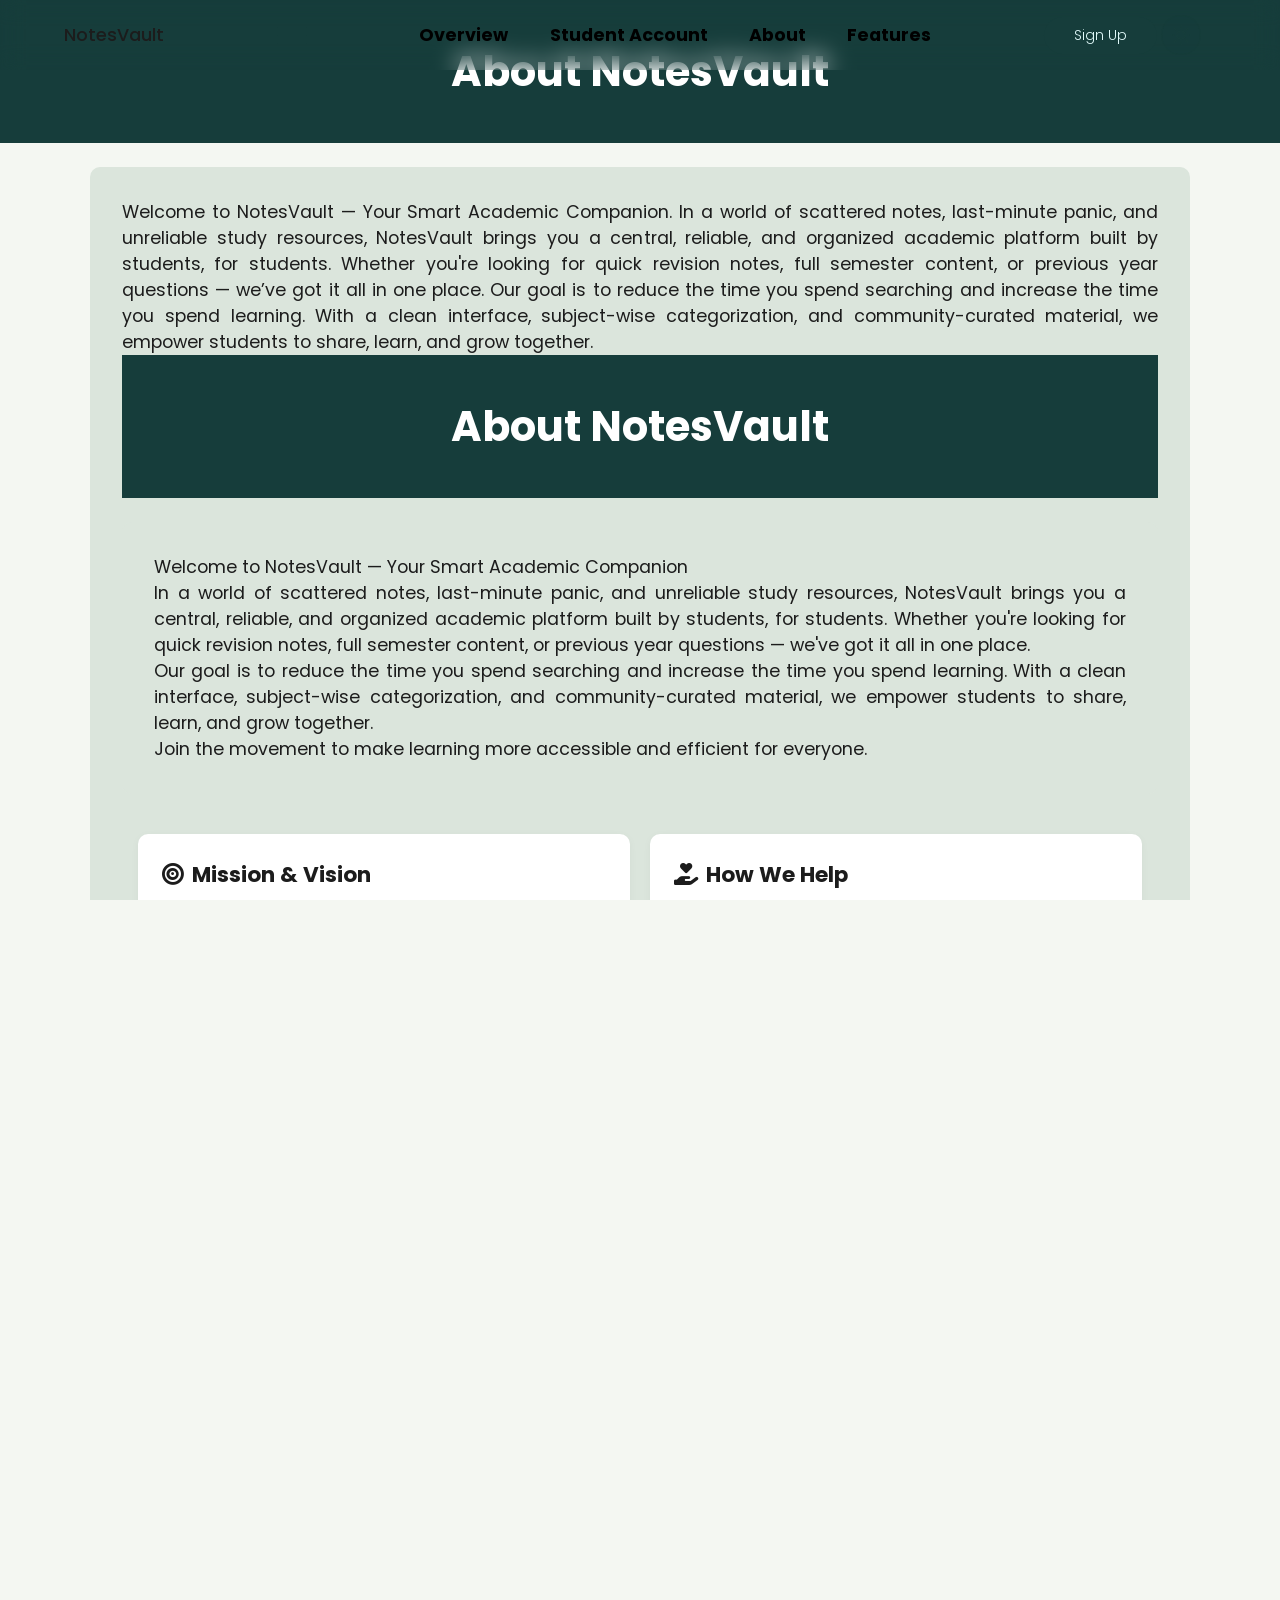
==== commit a0aab958: "Merge branch 'main' into main" ====
--- a/about.html
+++ b/about.html
@@ -44,7 +44,7 @@
         <a href="./pages/overview.html">Overview</a>
         <a href="/">Student Account</a>
         <a href="about.html">About</a>
-        <a href="/">Features</a>
+        <a href="/pages/features.html">Features</a>
       </div>
 
       <div id="header-signup-box">
--- a/styles.css
+++ b/styles.css
@@ -1,4 +1,5 @@
-@import url("https://fonts.googleapis.com/css2?family=Open+Sans:wght@600&family=Poppins:ital,wght@0,100;0,200;0,300;0,400;0,500;0,600;0,700;0,800;0,900;1,100;1,200;1,300;1,400;1,500;1,600;1,700;1,800;1,900");
+  @import url("https://fonts.googleapis.com/css2?family=Open+Sans:wght@600&family=Poppins:ital,wght@0,100;0,200;0,300;0,400;0,500;0,600;0,700;0,800;0,900;1,100;1,200;1,300;1,400;1,500;1,600;1,700;1,800;1,900");
+
 
 body {
   background-color: #f4f7f2;
@@ -6,287 +7,278 @@
   padding:0;
 }
 
-.theme-toggle {
-  display: flex;
-  align-items: center;
-  justify-content: center;
-  width: 40px;
-  height: 40px;
-  background: rgba(22, 61, 59, 0.1);
-  border: 1px solid rgba(22, 61, 59, 0.2);
-  border-radius: 50%;
-  cursor: pointer;
-  transition: all 0.3s ease;
-  margin-right: 15px;
-  position: relative;
-  overflow: hidden;
-}
-
-.theme-toggle:hover {
-  background: rgba(22, 61, 59, 0.2);
-  border-color: rgba(22, 61, 59, 0.3);
-  transform: scale(1.05);
-}
-
-.theme-toggle .sun-icon,
-.theme-toggle .moon-icon {
-  position: absolute;
-  top: 50%;
-  left: 50%;
-  transform: translate(-50%, -50%);
-  transition: all 0.3s ease;
-  color: #163d3b;
-}
-
-.theme-toggle .sun-icon {
-  opacity: 1;
-  visibility: visible;
-}
-
-.theme-toggle .moon-icon {
-  opacity: 0;
-  visibility: hidden;
-}
-
-/* Dark mode theme toggle button styles */
-[data-theme="dark"] .theme-toggle {
-  background: rgba(223, 248, 248, 0.1);
-  border-color: rgba(223, 248, 248, 0.2);
-}
-
-[data-theme="dark"] .theme-toggle:hover {
-  background: rgba(223, 248, 248, 0.2);
-  border-color: rgba(223, 248, 248, 0.3);
-}
-
-[data-theme="dark"] .theme-toggle .sun-icon,
-[data-theme="dark"] .theme-toggle .moon-icon {
-  color: #dff8f8;
-}
-
-[data-theme="dark"] .theme-toggle .sun-icon {
-  opacity: 0;
-  visibility: hidden;
-}
-
-[data-theme="dark"] .theme-toggle .moon-icon {
-  opacity: 1;
-  visibility: visible;
-}
-
-/* Integrated code from paste-2.txt (lines 90 to 154) */
-
-/* Example integrated styles (replace with actual content from paste-2.txt) */
-.example-class {
-  color: #333;
-  font-size: 16px;
-  margin: 10px;
-}
-
-.another-example {
-  display: flex;
-  justify-content: center;
-  align-items: center;
-  padding: 20px;
-}
-/* Navigation Menu Styles with updated order for theme toggle */
-/* General reset if needed */
-* {
-  margin: 0;
-  padding: 0;
-  box-sizing: border-box;
-}
-
-/* Ensure parent scroll works */
-html,
-body {
-  height: 100%;
-  overflow-x: hidden;
-  font-family: "Poppins", sans-serif;
-}
-
-/* Sticky header */
-#header {
-  position: fixed;
-  top: 0;
-  left: 0;
-  width: 100vw;
-  z-index: 1000;
-  display: flex;
-  flex-direction: row;
-  justify-content: space-between;
-  align-items: center;
-  padding: 15px 0;
-  backdrop-filter: blur(12px);
-  -webkit-backdrop-filter: blur(12px);
-  box-shadow: none !important;
-  border-bottom: none !important;
-  margin: 0;
-}
-
-/* Flex box for left/right header items */
-#header div {
-  display: flex;
-}
-
-/* Ensures text/icons inside header are centered vertically */
-#header div p {
-  display: flex;
-  align-items: center;
-}
-
-/* Left section spacing */
-#header #header-title-box {
-  margin-left: 5vw;
-}
-
-#header-title-box {
-  display: flex;
-  align-items: center;
-}
-
-/* Title style */
-#header #header-title-box #header-title {
-  font-weight: 500;
-  font-style: normal;
-  font-size: calc(12px+1vw);
-}
-
-/* Hamburger Menu Styles */
+  .theme-toggle {
+    display: flex;
+    align-items: center;
+    justify-content: center;
+    width: 40px;
+    height: 40px;
+    background: rgba(22, 61, 59, 0.1);
+    border: 1px solid rgba(22, 61, 59, 0.2);
+    border-radius: 50%;
+    cursor: pointer;
+    transition: all 0.3s ease;
+    margin-right: 15px;
+    position: relative;
+    overflow: hidden;
+  }
+
+  .theme-toggle:hover {
+    background: rgba(22, 61, 59, 0.2);
+    border-color: rgba(22, 61, 59, 0.3);
+    transform: scale(1.05);
+  }
+
+  .theme-toggle .sun-icon,
+  .theme-toggle .moon-icon {
+    position: absolute;
+    top: 50%;
+    left: 50%;
+    transform: translate(-50%, -50%);
+    transition: all 0.3s ease;
+    color: #163d3b;
+  }
+
+  .theme-toggle .sun-icon {
+    opacity: 1;
+    visibility: visible;
+  }
+
+  .theme-toggle .moon-icon {
+    opacity: 0;
+    visibility: hidden;
+  }
+
+  /* Dark mode theme toggle button styles */
+  [data-theme="dark"] .theme-toggle {
+    background: rgba(223, 248, 248, 0.1);
+    border-color: rgba(223, 248, 248, 0.2);
+  }
+
+  [data-theme="dark"] .theme-toggle:hover {
+    background: rgba(223, 248, 248, 0.2);
+    border-color: rgba(223, 248, 248, 0.3);
+  }
+
+  [data-theme="dark"] .theme-toggle .sun-icon,
+  [data-theme="dark"] .theme-toggle .moon-icon {
+    color: #dff8f8;
+  }
+
+  [data-theme="dark"] .theme-toggle .sun-icon {
+    opacity: 0;
+    visibility: hidden;
+  }
+
+  [data-theme="dark"] .theme-toggle .moon-icon {
+    opacity: 1;
+    visibility: visible;
+  }
+
+  /* Integrated code from paste-2.txt (lines 90 to 154) */
+
+  /* Example integrated styles (replace with actual content from paste-2.txt) */
+  .example-class {
+    color: #333;
+    font-size: 16px;
+    margin: 10px;
+  }
+
+  .another-example {
+    display: flex;
+    justify-content: center;
+    align-items: center;
+    padding: 20px;
+  }
+
+  /* Navigation Menu Styles with updated order for theme toggle */
+  /* General reset if needed */
+  * {
+    margin: 0;
+    padding: 0;
+    box-sizing: border-box;
+  }
+
+  /* Ensure parent scroll works */
+  html,
+  body {
+    height: 100%;
+    overflow-x: hidden;
+    font-family: "Poppins", sans-serif;
+  }
+
+  /* Sticky header */
+  #header {
+    position: fixed;
+    top: 0;
+    left: 0;
+    width: 100vw;
+    z-index: 1000;
+    display: flex;
+    flex-direction: row;
+    justify-content: space-between;
+    align-items: center;
+    padding: 15px 0;
+    backdrop-filter: blur(12px);
+    -webkit-backdrop-filter: blur(12px);
+    box-shadow: none !important;
+    border-bottom: none !important;
+    margin: 0;
+  }
+
+  /* Flex box for left/right header items */
+  #header div {
+    display: flex;
+  }
+
+  /* Ensures text/icons inside header are centered vertically */
+  #header div p {
+    display: flex;
+    align-items: center;
+  }
+
+  /* Left section spacing */
+  #header #header-title-box {
+    margin-left: 5vw;
+  }
+
+  #header-title-box {
+    display: flex;
+    align-items: center;
+  }
+
+  /* Title style */
+  #header #header-title-box #header-title {
+    font-weight: 500;
+    font-style: normal;
+    font-size: calc(12px+1vw);
+  }
+
+/* Hamburger lines */
+.hamburger-line {
+  width: 25px;
+  height: 3px;
+  background-color: #333;
+  margin: 4px 0;
+  border-radius: 2px;
+}
+
+/* Hamburger button */
 .hamburger-menu {
-  display: none;
-  flex-direction: column;
-  justify-content: space-around;
-  width: 30px;
-  height: 25px;
-  background: transparent;
+  background: none;
   border: none;
   cursor: pointer;
-  padding: 0;
-  z-index: 1001;
-}
-
-.hamburger-line {
-  width: 100%;
-  height: 3px;
-  background-color: #163d3b;
-  border-radius: 2px;
-  transition: all 0.3s ease;
-}
-
-.hamburger-menu.active .hamburger-line:nth-child(1) {
-  transform: rotate(45deg) translate(6px, 6px);
-}
-
-.hamburger-menu.active .hamburger-line:nth-child(2) {
-  opacity: 0;
-}
-
-.hamburger-menu.active .hamburger-line:nth-child(3) {
-  transform: rotate(-45deg) translate(6px, -6px);
-}
-
-/* Navigation Menu Styles */
-#header #header-navigation {
-  width: 40vw;
-  justify-content: space-between;
-}
-
-#header #header-navigation p {
-  font-family: "Poppins", sans-serif;
-  font-weight: 300;
-  font-style: normal;
-  font-size: calc(9px + 0.4vw);
-  transition: font-weight 0.1s, text-decoration 0.1s;
-  cursor: pointer;
-}
-
-.nav-menu a {
+  padding: 10px;
+  display: flex;
+  flex-direction: column;
+  z-index: 1000;
+}
+
+/* Wrapper to group button and sidebar */
+.hamburger-wrapper {
+  position: relative;
+  display: inline-block;
+  padding-left: 20px;
+}
+
+/* Sidebar - hidden by default */
+.hover-sidebar {
+  position: absolute;
+  top: 0;
+  left: -250px; /* Hidden left */
+  width: 180px;
+  height: 100vh;
+  background: white;
+  box-shadow: 2px 0 10px rgba(0,0,0,0.1);
+  transition: left 0.3s ease;
+  border-radius: 20px;
+  /* border: 2px black; */
+}
+
+.hover-sidebar a{
   text-decoration: none;
-  color: #000000;
-  font-style: normal;
-  font-family: "Poppins", sans-serif;
-}
-.nav-menu a:hover {
+  color: black;
+  margin: 20px;
+  display: flex;
+  flex-direction: column;
+  gap: 50px;
+
+}
+.hover-sidebar a:hover{
+  color: green;
   text-decoration: underline;
-  color: green;
-}
-#header #header-navigation p:hover {
-  font-weight: 400;
-  text-decoration: underline;
-}
-
-#header #header-signup-box {
-  margin-right: 5vw;
-  cursor: pointer;
-  display: flex;
-  align-items: center;
-  gap: 4px;
-}
-
-#header #header-signup-box p {
-  display: inline-flex;
-  font-family: "Poppins", sans-serif;
-  font-weight: 300;
-  font-style: normal;
-  font-size: calc(9px + 0.4vw);
-  background-color: #163d3b;
-  padding: 8px 30px;
-  color: #dff8f8;
-  border-radius: 30px;
-  vertical-align: middle;
-  align-items: center;
-  max-height: 50px;
-}
-/* flex box solved */
-#main {
-  display: flex;
-  /* flex-direction: row; */
-  margin: 5vw;
-  padding-block: 30px;
-  justify-content: center;
-  align-items: center;
-}
-
-#main .welcome {
-  font-weight: 600;
-  font-size: calc(7px + 0.4vw);
-  background-color: #f8e1ca;
-  color: #eda950;
-  width: fit-content;
-  padding: 0px 15px;
-  border-radius: 15px;
-}
-
-.main-text {
-  font-family: "Poppins", sans-serif;
-  font-weight: 200;
-  font-style: italic; /* OR normal — choose one */
-  font-size: calc(9px + 0.4vw);
-}
-
-.main-heading {
-  font-family: "Open Sans", sans-serif;
-  font-optical-sizing: auto;
-  font-weight: 600;
-  font-style: normal;
-  font-optical-sizing: auto;
-  font-variation-settings: "wdth" 100;
-  font-size: calc(20px + 1.5vw);
-  line-height: 1.6;
-}
-
-.main-text {
-  margin: 10px 0px;
-  /* padding: 20px; */
-  /* background-color: red; */
-}
-
-.main-left-links {
-  padding: 20px;
-  display: flex;
-  flex-direction: row;
-}
+}
+
+/* On hover, slide the sidebar in */
+.hamburger-wrapper:hover .hover-sidebar {
+  left: 50px; /* Adjust to position beside hamburger */
+}
+
+  /* Navigation Menu Styles */
+  #header #header-navigation {
+    width: 40vw;
+    justify-content: space-between;
+  }
+
+
+  .theme-toggle {
+    display: flex;
+    align-items: center;
+    justify-content: center;
+    width: 40px;
+    height: 40px;
+    background: rgba(22, 61, 59, 0.1);
+    border: 1px solid rgba(22, 61, 59, 0.2);
+    border-radius: 50%;
+    cursor: pointer;
+    transition: all 0.3s ease;
+    margin-right: 15px;
+    position: relative;
+    overflow: hidden;
+  }
+
+  .theme-toggle:hover {
+    background: rgba(22, 61, 59, 0.2);
+    border-color: rgba(22, 61, 59, 0.3);
+    transform: scale(1.05);
+  }
+
+  .theme-toggle .sun-icon,
+  .theme-toggle .moon-icon {
+    position: absolute;
+    top: 50%;
+    left: 50%;
+    transform: translate(-50%, -50%);
+    transition: all 0.3s ease;
+    color: #163d3b;
+  }
+
+  .theme-toggle .sun-icon {
+    opacity: 1;
+    visibility: visible;
+  }
+
+  .theme-toggle .moon-icon {
+    opacity: 0;
+    visibility: hidden;
+  }
+
+  /* Dark mode theme toggle button styles */
+  [data-theme="dark"] .theme-toggle {
+    background: rgba(223, 248, 248, 0.1);
+    border-color: rgba(223, 248, 248, 0.2);
+  }
+
+  [data-theme="dark"] .theme-toggle:hover {
+    background: rgba(223, 248, 248, 0.2);
+    border-color: rgba(223, 248, 248, 0.3);
+  }
+
+  [data-theme="dark"] .theme-toggle .sun-icon,
+  [data-theme="dark"] .theme-toggle .moon-icon {
+    color: #dff8f8;
+  }
+
 
 .main-left-links .links-text {
   display: inline-flex;
@@ -300,93 +292,125 @@
   align-items: center;
   border-radius: 30px;
   cursor: pointer;
-}
-
-.main-left-links .features-box {
-  background-color: #f7b86e;
-  color: #544c1e;
-}
-
-.main-left-links .try-box {
-  border: solid 1px;
-}
-
-.main-right {
-  display: flex;
-  flex-direction: column;
-  width: 50vw;
-  align-items: center;
-}
-
-.main-right-box {
-  background-color: #dae6d7;
-  width: 30vw;
-  border-radius: 15px;
-}
-
-.main-right-upper-box {
-  margin: 20px;
-  padding: 20px;
-  background-color: #f5f9f3;
-  border-radius: 15px;
-}
-
-.main-right-upper-box .right-text-div {
-  padding: 15px;
-}
-
-.main-right-upper-box .right-text {
-  display: inline-flex;
-  font-family: "Poppins", sans-serif;
-  font-weight: 500;
-  font-style: normal;
-  font-size: calc(12px + 0.4vw);
-}
-
-.main-right-upper-box .main-right-upper-box-progress {
-  display: flex;
-  flex-direction: row;
-  justify-content: space-between;
-}
-
-.main-right-upper-box .main-right-upper-box-progress .small {
-  font-weight: 300;
-  padding: 15px;
-}
-
-.main-right-search {
-  display: inline-flex;
-  flex-direction: row;
-  position: relative;
-  z-index: 0;
-  justify-content: center;
-}
-
-.main-right-search .search-icon {
-  position: absolute;
-  z-index: 1;
-  opacity: 0.8;
-  width: 16px;
-  margin: 20px 20px;
-}
-
-.search-form-input-container{
-  display: flex;
-  align-items: center;
-}
-
-.main-right-search .main-right-search-form-input {
-  display: inline-flex;
-  font-family: "Poppins", sans-serif;
-  font-weight: 500;
-  font-style: normal;
-  background-color: #dfe9d7;
-  border: none;
-  border-radius: 10px;
-  padding: 10px 30px;
-  width: calc(30vw - 130px);
-  margin: 10px 15px;
-}
+  
+}
+
+  [data-theme="dark"] .theme-toggle .sun-icon {
+    opacity: 0;
+    visibility: hidden;
+  }
+
+
+  [data-theme="dark"] .theme-toggle .moon-icon {
+    opacity: 1;
+    visibility: visible;
+  }
+
+  /* Integrated code from paste-2.txt (lines 90 to 154) */
+
+  /* Example integrated styles (replace with actual content from paste-2.txt) */
+  .example-class {
+    color: #333;
+    font-size: 16px;
+    margin: 10px;
+  }
+
+  .another-example {
+    display: flex;
+    justify-content: center;
+    align-items: center;
+    padding: 20px;
+  }
+
+  /* Navigation Menu Styles with updated order for theme toggle */
+  /* General reset if needed */
+  * {
+    margin: 0;
+    padding: 0;
+    box-sizing: border-box;
+  }
+
+  /* Ensure parent scroll works */
+  html,
+  body {
+    height: 100%;
+    overflow-x: hidden;
+    font-family: "Poppins", sans-serif;
+  }
+
+  /* Sticky header */
+  #header {
+    position: fixed;
+    top: 0;
+    left: 0;
+    width: 100vw;
+    z-index: 1000;
+    display: flex;
+    flex-direction: row;
+    justify-content: space-between;
+    align-items: center;
+    padding: 15px 0;
+    backdrop-filter: blur(12px);
+    -webkit-backdrop-filter: blur(12px);
+    box-shadow: none !important;
+    border-bottom: none !important;
+    margin: 0;
+  }
+
+  /* Flex box for left/right header items */
+  #header div {
+    display: flex;
+  }
+
+  /* Ensures text/icons inside header are centered vertically */
+  #header div p {
+    display: flex;
+    align-items: center;
+  }
+
+  /* Left section spacing */
+  #header #header-title-box {
+    margin-left: 5vw;
+  }
+
+  #header-title-box {
+    display: flex;
+    align-items: center;
+  }
+
+  /* Title style */
+  #header #header-title-box #header-title {
+    font-weight: 500;
+    font-style: normal;
+    font-size: calc(12px+1vw);
+  }
+
+  /* Hamburger Menu Styles */
+  .hamburger-menu {
+    display: none;
+    flex-direction: column;
+    justify-content: space-around;
+    width: 30px;
+    height: 25px;
+    background: transparent;
+    border: none;
+    cursor: pointer;
+    padding: 0;
+    z-index: 1001;
+  }
+
+  .hamburger-line {
+    width: 100%;
+    height: 3px;
+    background-color: #163d3b;
+    border-radius: 2px;
+    transition: all 0.3s ease;
+  }
+
+
+  .hamburger-menu.active .hamburger-line:nth-child(1) {
+    transform: rotate(45deg) translate(6px, 6px);
+  }
 
 .search-parameters-div {
   display: flex;
@@ -394,202 +418,557 @@
   justify-content: center;
   margin: 4px 0px;
 }
-
-.search-parameters-div .search-parameters-select {
-  display: flex;
-  border: none;
-  background-color: rgba(165, 201, 160, 0.5607843137);
-  color: #000000;
-  padding: 10px;
-  border-radius: 20px;
-  box-shadow: 0 2px 5px rgba(0, 0, 0, 0.1);
-  transition: background-color 0.2s ease;
+.sidebar {
+  position: fixed;
+  top: 0;
+  left: -250px;
+  width: 250px;
+  height: 100%;
+  background-color: white;
+  transition: left 0.3s ease;
+  z-index: 1000;
+}
+
+.sidebar.active {
+  left: 0;
+}
+
+
+
+
+
+  .hamburger-menu.active .hamburger-line:nth-child(2) {
+    opacity: 0;
+  }
+
+  .hamburger-menu.active .hamburger-line:nth-child(3) {
+    transform: rotate(-45deg) translate(6px, -6px);
+  }
+
+  /* Navigation Menu Styles */
+  #header #header-navigation {
+    width: 40vw;
+    justify-content: space-between;
+  }
+
+  #header #header-navigation p {
+    font-family: "Poppins", sans-serif;
+    font-weight: 300;
+    font-style: normal;
+    font-size: calc(9px + 0.4vw);
+    transition: font-weight 0.1s, text-decoration 0.1s;
+    cursor: pointer;
+  }
+
+  .nav-menu {
+    display: flex;
+
+    gap: 20px;
+  }
+
+  .nav-menu a {
+    text-decoration: none;
+    overflow: hidden;
+    position: relative;
+    display: inline-block;
+    color: #000000;
+    font-weight: 700;
+    font-style: normal;
+    font-family: "Poppins", sans-serif;
+  }
+
+  .nav-menu a::before,
+  .nav-menu a::after {
+    content: "";
+    position: absolute;
+    left: 0;
+    width: 100%;
+  }
+
+  .nav-menu a::before {
+    background-color: #347034;
+    height: 2px;
+    bottom: 0;
+    transform: scaleX(0);
+    transform-origin: 100% 50%;
+    transition: transform 0.3s cubic-bezier(0.76, 0, 0.24, 1);
+  }
+
+  .nav-menu a::after {
+    content: attr(data-replace);
+    height: 100%;
+    top: 0;
+    transform: translate3d(200%, 0, 0);
+    transform-origin: 100% 50%;
+    transition: transform 0.3s cubic-bezier(0.76, 0, 0.24, 1);
+    color: #017c01;
+    position: absolute;
+  }
+
+
+  .nav-menu a span {
+    display: inline-block;
+    transition: transform 0.3s cubic-bezier(0.76, 0, 0.24, 1);
+    /* background-color: #F4F7F2; */
+  }
+
+.footer-right .footer-right-box {
+  text-decoration: none;
+  color: black;
+  display: block;
+  width: 16vw;
+  margin: 0px 2vw;
   cursor: pointer;
-}
-
-.search-parameters-div .search-parameters-select:focus {
-  outline: none;
-  background-color: rgba(165, 201, 160, 0.8156862745);
-}
-
-.search-parameters-div .search-parameters-option {
-  border: none;
-  border-radius: 30px;
-  padding: 10px;
-  background-color: rgba(165, 201, 160, 0.8156862745);
-  color: #2E2E2E;
-}
-
-
-.About {
-  font-family: "Poppins", sans-serif;
-  display: flex;
-  flex-wrap: wrap; 
-  justify-content: center;
-  gap: 2rem; 
- 
-  margin: 5vw;
-  max-width: 1200px; 
-  margin-left: auto;
-  margin-right: auto;
-}
-
-.About-left-box {
-  flex: 1 1 300px; 
-  min-width: 280px;
-}
-
-.About-left-heading {
-  font-weight: 500;
-  font-size: 50px;
-  align-items: center;
-  letter-spacing: 0.1px;
-}
-
-.About-left-text {
-  font-weight: 200;
-  font-size: calc(15px + 0.4vw);
-}
-
-.About-left-link {
-  font-weight: 500;
-  font-size: calc(12px + 0.4vw);
-  color: #6b6eb9;
-  cursor: pointer;
-}
-
-.About-right {
-  display: flex;
-  flex-wrap: wrap;
-  justify-content: center;
-  gap: 1.5rem;
-  flex: 2 1 500px;
-}
-
-.About-right-box {
-  flex: 1 1 200px;
-  padding: 1.5rem;
-  background-color: rgba(165, 201, 160, 0.5607843137);
   border-radius: 20px;
   cursor: pointer;
   transition: background-color 0.3s ease, transform 0.3s ease;
 }
 
-.About-right-box:hover {
-  transform: scale(1.03);
-  box-shadow: 0 4px 12px rgba(0, 0, 0, 0.1);
-}
-
-.About-right-heading {
-  font-weight: 500px;
-  font-size: calc(14px + 0.4vw);
-  letter-spacing: 0.1px;
-}
-
-.About-right-text {
-  font-weight: 300;
-  font-style: italic; /* CORRECTED: Kept the italic style and removed the conflicting one */
-  font-size: calc(9px + 0.4vw);
-}
-
-/* added Simple Fade-In Animation on Page Load */
-@keyframes fadeInUp {
-  from {
+
+  .nav-menu a:hover span {
+    transform: translate3d(-200%, 0, 0);
+  }
+
+  .nav-menu a:hover::before {
+    transform-origin: 0% 50%;
+    transform: scaleX(1);
+  }
+
+  .nav-menu a:hover::after {
+    transform: translate3d(0, 0, 0);
+  }
+
+
+  /* ------------------------------------------------ */
+  #header #header-navigation p:hover {
+    font-weight: 400;
+    text-decoration: underline;
+  }
+
+  #header #header-signup-box {
+    margin-right: 5vw;
+    cursor: pointer;
+    display: flex;
+    align-items: center;
+    gap: 4px;
+  }
+
+  #header #header-signup-box p {
+    display: inline-flex;
+    font-family: "Poppins", sans-serif;
+    font-weight: 300;
+    font-style: normal;
+    font-size: calc(9px + 0.4vw);
+    background-color: #163d3b;
+    padding: 8px 30px;
+    color: #dff8f8;
+    border-radius: 30px;
+    vertical-align: middle;
+    align-items: center;
+    max-height: 50px;
+  }
+
+  /* flex box solved */
+  #main {
+    display: flex;
+    /* flex-direction: row; */
+    margin: 5vw;
+    padding-block: 30px;
+    justify-content: center;
+    align-items: center;
+  }
+
+
+  #main .welcome {
+    font-weight: 600;
+    font-size: calc(7px + 0.4vw);
+    background-color: #f8e1ca;
+    color: #eda950;
+    width: fit-content;
+    padding: 0px 15px;
+    border-radius: 15px;
+  }
+
+  .main-text {
+    font-family: "Poppins", sans-serif;
+    font-weight: 200;
+    font-style: italic;
+    /* OR normal — choose one */
+    font-size: calc(9px + 0.4vw);
+  }
+
+  .main-heading {
+    font-family: "Open Sans", sans-serif;
+    font-optical-sizing: auto;
+    font-weight: 600;
+    font-style: normal;
+    font-optical-sizing: auto;
+    font-variation-settings: "wdth" 100;
+    font-size: calc(20px + 1.5vw);
+    line-height: 1.6;
+  }
+
+  .main-text {
+    margin: 10px 0px;
+    /* padding: 20px; */
+    /* background-color: red; */
+  }
+
+  .main-left-links {
+    padding: 20px;
+    display: flex;
+    flex-direction: row;
+  }
+
+  .main-left-links .links-text {
+    display: inline-flex;
+    margin-right: 1vw;
+    padding: 0px 30px;
+    font-family: "Poppins", sans-serif;
+    font-weight: 300;
+    font-style: normal;
+    font-size: calc(9px + 0.4vw);
+    min-height: calc(50px - 0.4vw);
+    align-items: center;
+    border-radius: 30px;
+    cursor: pointer;
+  }
+
+  .main-left-links .features-box {
+    background-color: #f7b86e;
+    color: #544c1e;
+  }
+
+  .main-left-links .try-box {
+    border: solid 1px;
+  }
+
+  .main-right {
+    display: flex;
+    flex-direction: column;
+    width: 50vw;
+    align-items: center;
+  }
+
+  .main-right-box {
+    background-color: #dae6d7;
+    width: 30vw;
+    border-radius: 15px;
+  }
+
+  .main-right-upper-box {
+    margin: 20px;
+    padding: 20px;
+    background-color: #f5f9f3;
+    border-radius: 15px;
+  }
+
+  .main-right-upper-box .right-text-div {
+    padding: 15px;
+  }
+
+  .main-right-upper-box .right-text {
+    display: inline-flex;
+    font-family: "Poppins", sans-serif;
+    font-weight: 500;
+    font-style: normal;
+    font-size: calc(12px + 0.4vw);
+  }
+
+  .main-right-upper-box .main-right-upper-box-progress {
+    display: flex;
+    flex-direction: row;
+    justify-content: space-between;
+  }
+
+  .main-right-upper-box .main-right-upper-box-progress .small {
+    font-weight: 300;
+    padding: 15px;
+  }
+
+  .main-right-search {
+    display: inline-flex;
+    flex-direction: row;
+    position: relative;
+    z-index: 0;
+    justify-content: center;
+  }
+
+  .main-right-search .search-icon {
+    position: absolute;
+    z-index: 1;
+    opacity: 0.8;
+    width: 16px;
+    margin: 20px 20px;
+  }
+
+
+  .search-form-input-container {
+    display: flex;
+  }
+
+  .hamburger-menu {
+    display: flex;
+  }
+
+  .nav-menu {
+    display: none;
+  }
+
+
+
+
+
+/* Mobile styles (600px and down) */
+@media screen and (max-width: 600px) {
+  /* Mobile Header Layout - Logo | Signup | Hamburger */
+  #header {
+    justify-content: flex-start;
+
+    align-items: center;
+  }
+
+  .main-right-search .main-right-search-form-input {
+    display: inline-flex;
+    font-family: "Poppins", sans-serif;
+    font-weight: 500;
+    font-style: normal;
+    background-color: #dfe9d7;
+    border: none;
+    border-radius: 10px;
+    padding: 10px 30px;
+    width: calc(30vw - 130px);
+    margin: 10px 15px;
+  }
+
+.search-parameters-div {
+  display: flex;
+  align-items: center;
+  justify-content: center;
+  margin: 4px 0px;
+}
+.sidebar {
+  position: fixed;
+  top: 0;
+  left: -250px;
+  width: 250px;
+  height: 100%;
+  background-color: white;
+  transition: left 0.3s ease;
+  z-index: 1000;
+}
+
+.sidebar.active {
+  left: 0;
+}
+
+
+
+
+  .search-parameters-div .search-parameters-select {
+    display: flex;
+    border: none;
+    background-color: rgba(165, 201, 160, 0.5607843137);
+    color: #000000;
+    padding: 10px;
+    border-radius: 20px;
+    box-shadow: 0 2px 5px rgba(0, 0, 0, 0.1);
+    transition: background-color 0.2s ease;
+    cursor: pointer;
+  }
+
+  .search-parameters-div .search-parameters-select:focus {
+    outline: none;
+    background-color: rgba(165, 201, 160, 0.8156862745);
+  }
+
+  .search-parameters-div .search-parameters-option {
+    border: none;
+    border-radius: 30px;
+    padding: 10px;
+    background-color: rgba(165, 201, 160, 0.8156862745);
+    color: #2E2E2E;
+  }
+
+
+  .About {
+    font-family: "Poppins", sans-serif;
+    display: flex;
+    flex-wrap: wrap;
+    justify-content: center;
+    gap: 2rem;
+
+    margin: 5vw;
+    max-width: 1200px;
+    margin-left: auto;
+    margin-right: auto;
+  }
+
+  .About-left-box {
+    flex: 1 1 300px;
+    min-width: 280px;
+  }
+
+  .About-left-heading {
+    font-weight: 500;
+    font-size: 50px;
+    align-items: center;
+    letter-spacing: 0.1px;
+  }
+
+  .About-left-text {
+    font-weight: 200;
+    font-size: calc(15px + 0.4vw);
+  }
+
+  .About-left-link {
+    font-weight: 500;
+    font-size: calc(12px + 0.4vw);
+    color: #6b6eb9;
+    cursor: pointer;
+  }
+
+  .About-right {
+    display: flex;
+    flex-wrap: wrap;
+    justify-content: center;
+    gap: 1.5rem;
+    flex: 2 1 500px;
+  }
+
+.footer-right .footer-right-box {
+  text-decoration: none;
+  color: black;
+  display: block;
+  width: 16vw;
+  margin: 0px 2vw;
+  cursor: pointer;
+  border-radius: 20px;
+  cursor: pointer;
+  transition: background-color 0.3s ease, transform 0.3s ease;
+}
+
+  .About-right-box:hover {
+    transform: scale(1.03);
+    box-shadow: 0 4px 12px rgba(0, 0, 0, 0.1);
+  }
+
+  .About-right-heading {
+    font-weight: 500px;
+    font-size: calc(14px + 0.4vw);
+    letter-spacing: 0.1px;
+  }
+
+  .About-right-text {
+    font-weight: 300;
+    font-style: italic;
+    /* CORRECTED: Kept the italic style and removed the conflicting one */
+    font-size: calc(9px + 0.4vw);
+  }
+
+
+  /* added Simple Fade-In Animation on Page Load */
+    @keyframes fadeInUp {
+      from {
+        opacity: 0;
+        transform: translateY(30px);
+      }
+
+      to {
+        opacity: 1;
+        transform: translateY(0);
+      }
+    }
+
+  .About-right-box {
     opacity: 0;
-    transform: translateY(30px);
-  }
-  to {
-    opacity: 1;
-    transform: translateY(0);
-  }
-}
-
-.About-right-box {
-  opacity: 0;
-  animation: fadeInUp 0.8s ease forwards;
-}
-
-/* Optional: stagger the boxes */
-.About-right-box:nth-child(1) {
-  animation-delay: 0.8s;
-}
-.About-right-box:nth-child(2) {
-  animation-delay: 0.8s;
-}
-.About-right-box:nth-child(3) {
-  animation-delay: 0.8s;
-}
-
-/* RESPONSIVE BREAKPOINTS */
-
-/* Tablet styles (768px and down) */
-@media screen and (max-width: 768px) {
-  #header {
-    flex-wrap: wrap;
-    padding: 15px 0;
-  }
-
-  #header #header-title-box {
-    margin-left: 3vw;
-  }
-
-  #header #header-navigation {
-    width: 40vw;
-    justify-content: space-around;
-  }
-
-  #header #header-navigation p {
-    font-size: calc(10px + 0.5vw);
-  }
-
-  #header #header-signup-box {
-    margin-right: 3vw;
-  }
-
-  #header #header-signup-box p {
-    padding: 8px 20px;
-    font-size: calc(10px + 0.5vw);
-  }
-
-  #main {
-    flex-direction: column;
-    margin: 4vw;
-    gap: 30px;
-  }
-
-  .main-right {
-    width: 100%;
-    align-items: center;
-  }
-
-  .main-right-box {
-    width: 80vw;
-    max-width: 500px;
-  }
-
-  .main-right-search .main-right-search-form-input {
-    width: calc(80vw - 130px);
-    max-width: calc(500px - 130px);
-  }
-
-  .footer {
-    flex-direction: column;
-    gap: 30px;
-    margin: 4vw;
-    align-items: center;
-  }
-
-  .footer .footer-left-box {
-    max-width: 100%;
-    text-align: center;
-  }
-
-  .footer-right {
-    flex-wrap: wrap;
-    gap: 20px;
-    justify-content: center;
-    width: 100%;
-  }
+    animation: fadeInUp 0.8s ease forwards;
+  }
+
+  /* Optional: stagger the boxes */
+  .About-right-box:nth-child(1) {
+    animation-delay: 0.8s;
+  }
+
+  .About-right-box:nth-child(2) {
+    animation-delay: 0.8s;
+  }
+
+  .About-right-box:nth-child(3) {
+    animation-delay: 0.8s;
+  }
+}
+
+  /* RESPONSIVE BREAKPOINTS */
+
+  /* Tablet styles (768px and down) */
+  @media screen and (max-width: 768px) {
+    #header {
+      flex-wrap: wrap;
+      padding: 15px 0;
+    }
+
+    #header #header-title-box {
+      margin-left: 3vw;
+    }
+
+    #header #header-navigation {
+      width: 40vw;
+      justify-content: space-around;
+    }
+
+    #header #header-navigation p {
+      font-size: calc(10px + 0.5vw);
+    }
+
+    #header #header-signup-box {
+      margin-right: 3vw;
+    }
+
+    #header #header-signup-box p {
+      padding: 8px 20px;
+      font-size: calc(10px + 0.5vw);
+    }
+
+    #main {
+      flex-direction: column;
+      margin: 4vw;
+      gap: 30px;
+    }
+
+    .main-right {
+      width: 100%;
+      align-items: center;
+    }
+
+    .main-right-box {
+      width: 80vw;
+      max-width: 500px;
+    }
+
+    .main-right-search .main-right-search-form-input {
+      width: calc(80vw - 130px);
+      max-width: calc(500px - 130px);
+    }
+
+    .footer {
+      flex-direction: column;
+      gap: 30px;
+      margin: 4vw;
+      align-items: center;
+    }
+
+    .footer .footer-left-box {
+      max-width: 100%;
+      text-align: center;
+    }
+
+    .footer-right {
+      flex-wrap: wrap;
+      gap: 20px;
+      justify-content: center;
+      width: 100%;
+    }
 
   .footer-right .footer-right-box {
     width: calc(50% - 40px);
@@ -597,516 +976,532 @@
     min-width: 250px;
     text-align: center;
   }
-}
-
-/* Mobile styles (600px and down) */
-@media screen and (max-width: 600px) {
-  /* Mobile Header Layout - Logo | Signup | Hamburger */
-  #header {
-    justify-content: flex-start;
-    align-items: center;
-    gap: 15px;
-  }
-
-  #header #header-title-box {
-    margin-left: 5vw;
-    order: 1;
-  }
-
-  #header #header-signup-box {
-    order: 2;
-    margin-right: 0;
-    margin-left: auto;
-  }
-
   .hamburger-menu {
     display: flex;
-    order: 3;
-    position: static;
-    margin-right: 5vw;
-    transform: none;
-  }
-
-  #header #header-navigation {
+  }
+
+  .nav-menu {
     display: none;
-    position: absolute;
-    top: 100%;
-    left: 0;
-    right: 0;
-    background-color: #f4f7f2;
-    flex-direction: column;
-    width: 100%;
-    padding: 20px 0;
-    box-shadow: 0 2px 10px rgba(0, 0, 0, 0.1);
-    z-index: 1000;
-    order: 4;
-  }
-
-  #header #header-navigation.show {
-    display: flex;
-  }
-
-  #header #header-navigation p {
-    padding: 15px 20px;
-    margin: 5px 0;
-    border-bottom: 1px solid #e0e0e0;
-    width: 100%;
-    justify-content: center;
-    font-size: calc(12px + 0.5vw);
-  }
-
-  #header #header-navigation p:last-child {
-    border-bottom: none;
-  }
-
-  #header #header-signup-box p {
-    padding: 8px 15px;
-    font-size: 12px;
-  }
-
-  .main-heading {
-    font-size: calc(18px + 2vw);
-  }
-
-  .main-left-links {
-    flex-direction: column;
-    gap: 10px;
-  }
-
-  .main-left-links .links-text {
-    margin-right: 0;
-    text-align: center;
-    justify-content: center;
-  }
-
-  .main-right-box {
-    width: 90vw;
-  }
-
-  .main-right-search .main-right-search-form-input {
-    width: calc(90vw - 130px);
-  }
-
-  .footer-right .footer-right-box {
-    width: 100%;
-    margin: 10px 0;
-    text-align: center;
-  }
-}
-
-/* Small mobile styles (480px and down) */
-@media screen and (max-width: 480px) {
-  #header #header-title-box {
-    margin-left: 4vw;
-  }
-
-  #header #header-title-box #header-title {
-    font-size: calc(14px + 1.5vw);
-  }
-
-  .hamburger-menu {
-    margin-right: 4vw;
-  }
-
-  #main {
-    margin: 4vw 2vw;
-  }
-
-  .main-heading {
-    font-size: calc(16px + 3vw);
-    line-height: 1.4;
-  }
-
-  .main-text {
-    font-size: calc(10px + 0.8vw);
-  }
-
-  .main-right-upper-box {
-    margin: 15px;
-  }
-
-  .main-right-search .search-icon {
-    width: 14px;
-    margin: 18px 15px;
-  }
-
-  .main-right-search .main-right-search-form-input {
-    padding: 8px 25px;
-    font-size: 14px;
-    width: calc(90vw - 110px);
-  }
-
-  .About {
-    margin: 4vw 2vw;
-  }
-
-  .About .About-left-heading,
-  .About-right .About-right-heading {
-    font-size: calc(12px + 0.8vw);
-  }
-
-  .About .About-left-text,
-  .About-right .About-right-text {
-    font-size: calc(10px + 0.6vw);
-  }
-
-  .About-right .About-right-box {
-    padding: 20px;
-    margin: 10px 0;
-  }
-}
-
-/* Extra small mobile styles (360px and down) */
-@media screen and (max-width: 360px) {
-  #header #header-title-box #header-title {
-    font-size: 16px;
-  }
-
-  #header #header-signup-box p {
-    padding: 8px 10px;
-    font-size: 10px;
-  }
-
-  .hamburger-menu {
-    margin-right: 4vw;
-    width: 25px;
-    height: 20px;
-  }
-
-  .main-heading {
-    font-size: 22px;
-  }
-
-  .main-text {
-    font-size: 12px;
-  }
-
-  .main-left-links .links-text {
-    padding: 0px 20px;
-    font-size: 12px;
-    min-height: 40px;
-  }
-
-  .main-right-box {
-    width: 95vw;
-  }
-
-  .main-right-search .main-right-search-form-input {
-    width: calc(95vw - 100px);
-    padding: 6px 20px;
-    font-size: 12px;
-  }
-
-  .right-text {
-    font-size: 14px !important;
-  }
-
-  .footer .footer-left-heading,
-  .footer-right .footer-right-heading {
-    font-size: 14px;
-  }
-
-  .footer .footer-left-text,
-  .footer-right .footer-right-text {
-    font-size: 11px;
-  }
-
-  .footer-right .footer-right-box {
-    padding: 15px;
-    margin: 8px 0;
-  }
-}
-
-/* Dark Mode Styles */
-[data-theme="dark"] {
-  color-scheme: dark;
-}
-
-[data-theme="dark"] body {
-  background-color: #0d0d0d;
-  color: #f1f1f1;
-  transition: background-color 0.3s ease, color 0.3s ease;
-}
-
-[data-theme="dark"] #header {
-  background-color: #121212;
-  border-bottom: 1px solid #2c2c2c;
-}
-
-[data-theme="dark"] #header #header-title {
-  color: #ffffff;
-}
-
-[data-theme="dark"] .hamburger-line {
-  background: #ffffff;
-}
-
-[data-theme="dark"] #header #header-navigation {
-  background-color: #121212;
-}
-
-[data-theme="dark"] .nav-menu a {
-  color: white;
-}
-
-[data-theme="dark"] .nav-menu a:hover {
-  text-decoration: underline;
-  color: green;
-}
-
-[data-theme="dark"] #header #header-navigation p {
-  color: #e0e0e0;
-}
-
-[data-theme="dark"] #header #header-navigation p:hover {
-  color: #ffffff;
-}
-
-[data-theme="dark"] #header #header-signup-box p {
-  background-color: #2c5a57;
-  color: #b8e6e1;
-}
-
-[data-theme="dark"] .nav-menu a{
-  text-decoration: none;
-  color: #dff8f8;
-  font-style: normal;
-  font-family: "Poppins", sans-serif;
-}
-[data-theme="dark"] .nav-menu a:hover{
-  text-decoration: underline;
-  color: #4CAF50;
-}
-[data-theme="dark"] .main-text {
-  color: #e0e0e0;
-}
-
-[data-theme="dark"] .main-heading {
-  color: #ffffff;
-}
-
-[data-theme="dark"] .welcome {
-  background-color: #3d2f1a;
-  color: #d4a853;
-}
-
-[data-theme="dark"] .links-text {
-  background-color: #1a1a1a;
-  color: #e0e0e0;
-  border: 1px solid #333;
-}
-
-[data-theme="dark"] .links-text:hover {
-  background-color: #333;
-  color: #ffffff;
-}
-
-[data-theme="dark"] .features-box {
-  background-color: #4a3420;
-  color: #d4a853;
-}
-
-[data-theme="dark"] .try-box {
-  border-color: #444;
-}
-
-[data-theme="dark"] .main-right-box {
-  background-color: #1a2e1a;
-  color: #e0e0e0;
-}
-
-[data-theme="dark"] .main-right-upper-box {
-  background-color: #0f1f0f;
-  color: #e0e0e0;
-}
-
-[data-theme="dark"] .right-text {
-  color: #e0e0e0;
-}
-
-[data-theme="dark"] .main-right-search-form-input {
-  background-color: #1e1e1e;
-  color: #ffffff;
-  border: 1px solid #444;
-}
-
-[data-theme="dark"] .main-right-search-form-input::placeholder {
-  color: #888;
-}
-
-[data-theme="dark"] .search-icon {
-  color: #888;
-}
-
-[data-theme="dark"] .search-parameters-select {
-  background-color: #2a3b2a;
-  color: #f7b86e;
-  border: 1px solid #f7b86e;
-}
-[data-theme="dark"] .search-parameters-select:focus {
-  background-color: #1a2e1a;
-  outline: none;
-  border: 1px solid #f7b86e;
-}
-
-[data-theme="dark"] .search-parameters-option {
-  background-color: #2a3b2a;
-  color: #f7b86e;
-}
-
-[data-theme="dark"] .About-left-heading,
-[data-theme="dark"] .About-right-heading {
-  color: #ffffff;
-}
-
-[data-theme="dark"] .About-left-text,
-[data-theme="dark"] .About-right-text {
-  color: #cccccc;
-}
-
-[data-theme="dark"] .About-left-link {
-  color: #8a8ddb;
-}
-
-[data-theme="dark"] .About-right .About-right-box:hover {
-  background-color: #2a2a2a;
-  color: #ffffff;
-}
-
-[data-theme="dark"] .About-right svg {
-  stroke: #e0e0e0;
-}
-
-[data-theme="dark"] .modern-footer {
-  background: linear-gradient(135deg, #0a1f1d 0%, #0d2420 100%);
-}
-
-[data-theme="dark"] .footer-logo {
-  background: linear-gradient(135deg, #e0e0e0, #f7b86e);
-  -webkit-background-clip: text;
-  -webkit-text-fill-color: transparent;
-  background-clip: text;
-}
-
-[data-theme="dark"] .footer-description {
-  color: #a0c4c1;
-}
-
-[data-theme="dark"] .social-link {
-  background: rgba(223, 248, 248, 0.05);
-  border-color: rgba(223, 248, 248, 0.1);
-}
-
-[data-theme="dark"] .social-link:hover {
-  background: rgba(223, 248, 248, 0.1);
-  border-color: rgba(223, 248, 248, 0.2);
-}
-
-[data-theme="dark"] .footer-links h4,
-[data-theme="dark"] .footer-community h4 {
-  color: #ffffff;
-}
-
-[data-theme="dark"] .footer-links a {
-  color: #a0c4c1;
-}
-
-[data-theme="dark"] .footer-links a:hover {
-  color: #dff8f8;
-}
-
-[data-theme="dark"] .oss-badge {
-  background: rgba(223, 248, 248, 0.05);
-  border-color: rgba(223, 248, 248, 0.1);
-}
-
-[data-theme="dark"] .oss-badge:hover {
-  background: rgba(223, 248, 248, 0.1);
-  border-color: rgba(223, 248, 248, 0.2);
-}
-
-[data-theme="dark"] .community-text {
-  color: #a0c4c1;
-}
-
-[data-theme="dark"] .footer-divider {
-  background: linear-gradient(90deg, transparent, rgba(223, 248, 248, 0.1), transparent);
-}
-
-[data-theme="dark"] .copyright,
-[data-theme="dark"] .footer-bottom-links a {
-  color: #a0c4c1;
-}
-
-[data-theme="dark"] .footer-bottom-links a:hover {
-  color: #dff8f8;
-}
-
-/* Responsive breakpoints integrated from paste-2.txt */
-
-/* General responsive styles */
-@media screen and (max-width: 768px) {
-  body {
-    font-size: 14px;
-    padding-top: 8vh;
-  }
-  .container {
-    padding: 10px;
-  }
-}
-@media screen and (max-width: 600px) {
-  .theme-toggle {
-    width: 35px;
-    height: 35px;
-    margin-right: 10px;
-  }
-  
-  .theme-toggle .sun-icon,
-  .theme-toggle .moon-icon {
-    width: 18px;
-    height: 18px;
-  }
-}
-
-@media screen and (max-width: 480px) {
-  .theme-toggle {
-    width: 32px;
-    height: 32px;
-    margin-right: 8px;
-  }
-  
-  .theme-toggle .sun-icon,
-  .theme-toggle .moon-icon {
-    width: 16px;
-    height: 16px;
-  }
-}
-
-@media screen and (max-width: 360px) {
-  .theme-toggle {
-    width: 30px;
-    height: 30px;
-    margin-right: 6px;
-  }
-  
-  .theme-toggle .sun-icon,
-  .theme-toggle .moon-icon {
-    width: 14px;
-    height: 14px;
-  }
-}
-
-
-/* Modern Footer Styles */
-.modern-footer {
+  }
+
+
+}
+
+
+  /* Mobile styles (600px and down) */
+  @media screen and (max-width: 600px) {
+
+    /* Mobile Header Layout - Logo | Signup | Hamburger */
+    #header {
+      justify-content: flex-start;
+      align-items: center;
+      gap: 15px;
+    }
+
+    #header #header-title-box {
+      margin-left: 5vw;
+      order: 1;
+    }
+
+    #header #header-signup-box {
+      order: 2;
+      margin-right: 0;
+      margin-left: auto;
+    }
+
+    .hamburger-menu {
+      display: flex;
+      order: 3;
+      position: static;
+      margin-right: 5vw;
+      transform: none;
+    }
+
+    #header #header-navigation {
+      display: none;
+      position: absolute;
+      top: 100%;
+      left: 0;
+      right: 0;
+      background-color: #f4f7f2;
+      flex-direction: column;
+      width: 100%;
+      padding: 20px 0;
+      box-shadow: 0 2px 10px rgba(0, 0, 0, 0.1);
+      z-index: 1000;
+      order: 4;
+    }
+
+    #header #header-navigation.show {
+      display: flex;
+    }
+
+    #header #header-navigation p {
+      padding: 15px 20px;
+      margin: 5px 0;
+      border-bottom: 1px solid #e0e0e0;
+      width: 100%;
+      justify-content: center;
+      font-size: calc(12px + 0.5vw);
+    }
+
+    #header #header-navigation p:last-child {
+      border-bottom: none;
+    }
+
+    #header #header-signup-box p {
+      padding: 8px 15px;
+      font-size: 12px;
+    }
+
+    .main-heading {
+      font-size: calc(18px + 2vw);
+    }
+
+    .main-left-links {
+      flex-direction: column;
+      gap: 10px;
+    }
+
+    .main-left-links .links-text {
+      margin-right: 0;
+      text-align: center;
+      justify-content: center;
+    }
+
+    .main-right-box {
+      width: 90vw;
+    }
+
+    .main-right-search .main-right-search-form-input {
+      width: calc(90vw - 130px);
+    }
+
+    .footer-right .footer-right-box {
+      width: 100%;
+      margin: 10px 0;
+      text-align: center;
+    }
+  }
+
+  /* Small mobile styles (480px and down) */
+  @media screen and (max-width: 480px) {
+    #header #header-title-box {
+      margin-left: 4vw;
+    }
+
+    #header #header-title-box #header-title {
+      font-size: calc(14px + 1.5vw);
+    }
+
+    .hamburger-menu {
+      margin-right: 4vw;
+    }
+
+    #main {
+      margin: 4vw 2vw;
+    }
+
+    .main-heading {
+      font-size: calc(16px + 3vw);
+      line-height: 1.4;
+    }
+
+    .main-text {
+      font-size: calc(10px + 0.8vw);
+    }
+
+    .main-right-upper-box {
+      margin: 15px;
+    }
+
+    .main-right-search .search-icon {
+      width: 14px;
+      margin: 18px 15px;
+    }
+
+    .main-right-search .main-right-search-form-input {
+      padding: 8px 25px;
+      font-size: 14px;
+      width: calc(90vw - 110px);
+    }
+
+    .About {
+      margin: 4vw 2vw;
+    }
+
+    .About .About-left-heading,
+    .About-right .About-right-heading {
+      font-size: calc(12px + 0.8vw);
+    }
+
+    .About .About-left-text,
+    .About-right .About-right-text {
+      font-size: calc(10px + 0.6vw);
+    }
+
+    .About-right .About-right-box {
+      padding: 20px;
+      margin: 10px 0;
+    }
+  }
+
+  /* Extra small mobile styles (360px and down) */
+  @media screen and (max-width: 360px) {
+    #header #header-title-box #header-title {
+      font-size: 16px;
+    }
+
+    #header #header-signup-box p {
+      padding: 8px 10px;
+      font-size: 10px;
+    }
+
+    .hamburger-menu {
+      margin-right: 4vw;
+      width: 25px;
+      height: 20px;
+    }
+
+    .main-heading {
+      font-size: 22px;
+    }
+
+    .main-text {
+      font-size: 12px;
+    }
+
+    .main-left-links .links-text {
+      padding: 0px 20px;
+      font-size: 12px;
+      min-height: 40px;
+    }
+
+    .main-right-box {
+      width: 95vw;
+    }
+
+    .main-right-search .main-right-search-form-input {
+      width: calc(95vw - 100px);
+      padding: 6px 20px;
+      font-size: 12px;
+    }
+
+    .right-text {
+      font-size: 14px !important;
+    }
+
+    .footer .footer-left-heading,
+    .footer-right .footer-right-heading {
+      font-size: 14px;
+    }
+
+    .footer .footer-left-text,
+    .footer-right .footer-right-text {
+      font-size: 11px;
+    }
+
+    .footer-right .footer-right-box {
+      padding: 15px;
+      margin: 8px 0;
+    }
+  }
+
+  /* Dark Mode Styles */
+  [data-theme="dark"] {
+    color-scheme: dark;
+  }
+
+  [data-theme="dark"] body {
+    background-color: #0d0d0d;
+    color: #f1f1f1;
+    transition: background-color 0.3s ease, color 0.3s ease;
+  }
+
+  [data-theme="dark"] #header {
+    background-color: #121212;
+    border-bottom: 1px solid #2c2c2c;
+  }
+
+  [data-theme="dark"] #header #header-title {
+    color: #ffffff;
+  }
+
+  [data-theme="dark"] .hamburger-line {
+    background: #ffffff;
+  }
+
+  [data-theme="dark"] #header #header-navigation {
+    background-color: #121212;
+  }
+
+  [data-theme="dark"] .nav-menu a {
+    color: white;
+  }
+
+  [data-theme="dark"] .nav-menu a:hover {
+    text-decoration: underline;
+    color: green;
+  }
+
+  [data-theme="dark"] #header #header-navigation p {
+    color: #e0e0e0;
+  }
+
+  [data-theme="dark"] #header #header-navigation p:hover {
+    color: #ffffff;
+  }
+
+  [data-theme="dark"] #header #header-signup-box p {
+    background-color: #2c5a57;
+    color: #b8e6e1;
+  }
+
+  [data-theme="dark"] .nav-menu a {
+    text-decoration: none;
+    color: #dff8f8;
+    font-style: normal;
+    font-family: "Poppins", sans-serif;
+  }
+
+  [data-theme="dark"] .nav-menu a:hover {
+    text-decoration: underline;
+    color: #4CAF50;
+  }
+
+  [data-theme="dark"] .main-text {
+    color: #e0e0e0;
+  }
+
+  [data-theme="dark"] .main-heading {
+    color: #ffffff;
+  }
+
+  [data-theme="dark"] .welcome {
+    background-color: #3d2f1a;
+    color: #d4a853;
+  }
+
+  [data-theme="dark"] .links-text {
+    background-color: #1a1a1a;
+    color: #e0e0e0;
+    border: 1px solid #333;
+  }
+
+  [data-theme="dark"] .links-text:hover {
+    background-color: #333;
+    color: #ffffff;
+  }
+
+  [data-theme="dark"] .features-box {
+    background-color: #4a3420;
+    color: #d4a853;
+  }
+
+  [data-theme="dark"] .try-box {
+    border-color: #444;
+  }
+
+  [data-theme="dark"] .main-right-box {
+    background-color: #1a2e1a;
+    color: #e0e0e0;
+  }
+
+  [data-theme="dark"] .main-right-upper-box {
+    background-color: #0f1f0f;
+    color: #e0e0e0;
+  }
+
+  [data-theme="dark"] .right-text {
+    color: #e0e0e0;
+  }
+
+  [data-theme="dark"] .main-right-search-form-input {
+    background-color: #1e1e1e;
+    color: #ffffff;
+    border: 1px solid #444;
+  }
+
+  [data-theme="dark"] .main-right-search-form-input::placeholder {
+    color: #888;
+  }
+
+  [data-theme="dark"] .search-icon {
+    color: #888;
+  }
+
+  [data-theme="dark"] .search-parameters-select {
+    background-color: #2a3b2a;
+    color: #f7b86e;
+    border: 1px solid #f7b86e;
+  }
+
+  [data-theme="dark"] .search-parameters-select:focus {
+    background-color: #1a2e1a;
+    outline: none;
+    border: 1px solid #f7b86e;
+  }
+
+  [data-theme="dark"] .search-parameters-option {
+    background-color: #2a3b2a;
+    color: #f7b86e;
+  }
+
+  [data-theme="dark"] .About-left-heading,
+  [data-theme="dark"] .About-right-heading {
+    color: #ffffff;
+  }
+
+  [data-theme="dark"] .About-left-text,
+  [data-theme="dark"] .About-right-text {
+    color: #cccccc;
+  }
+
+  [data-theme="dark"] .About-left-link {
+    color: #8a8ddb;
+  }
+
+  [data-theme="dark"] .About-right .About-right-box:hover {
+    background-color: #2a2a2a;
+    color: #ffffff;
+  }
+
+  [data-theme="dark"] .About-right svg {
+    stroke: #e0e0e0;
+  }
+
+  [data-theme="dark"] .modern-footer {
+    background: linear-gradient(135deg, #0a1f1d 0%, #0d2420 100%);
+  }
+
+  [data-theme="dark"] .footer-logo {
+    background: linear-gradient(135deg, #e0e0e0, #f7b86e);
+    -webkit-background-clip: text;
+    -webkit-text-fill-color: transparent;
+    background-clip: text;
+  }
+
+  [data-theme="dark"] .footer-description {
+    color: #a0c4c1;
+  }
+
+  [data-theme="dark"] .social-link {
+    background: rgba(223, 248, 248, 0.05);
+    border-color: rgba(223, 248, 248, 0.1);
+  }
+
+  [data-theme="dark"] .social-link:hover {
+    background: rgba(223, 248, 248, 0.1);
+    border-color: rgba(223, 248, 248, 0.2);
+  }
+
+  [data-theme="dark"] .footer-links h4,
+  [data-theme="dark"] .footer-community h4 {
+    color: #ffffff;
+  }
+
+  [data-theme="dark"] .footer-links a {
+    color: #a0c4c1;
+  }
+
+  [data-theme="dark"] .footer-links a:hover {
+    color: #dff8f8;
+  }
+
+  [data-theme="dark"] .oss-badge {
+    background: rgba(223, 248, 248, 0.05);
+    border-color: rgba(223, 248, 248, 0.1);
+  }
+
+  [data-theme="dark"] .oss-badge:hover {
+    background: rgba(223, 248, 248, 0.1);
+    border-color: rgba(223, 248, 248, 0.2);
+  }
+
+  [data-theme="dark"] .community-text {
+    color: #a0c4c1;
+  }
+
+  [data-theme="dark"] .footer-divider {
+    background: linear-gradient(90deg, transparent, rgba(223, 248, 248, 0.1), transparent);
+  }
+
+  [data-theme="dark"] .copyright,
+  [data-theme="dark"] .footer-bottom-links a {
+    color: #a0c4c1;
+  }
+
+  [data-theme="dark"] .footer-bottom-links a:hover {
+    color: #dff8f8;
+  }
+
+  /* Responsive breakpoints integrated from paste-2.txt */
+
+  /* General responsive styles */
+  @media screen and (max-width: 768px) {
+    body {
+      font-size: 14px;
+      padding-top: 8vh;
+    }
+
+    .container {
+      padding: 10px;
+    }
+  }
+
+  @media screen and (max-width: 600px) {
+    .theme-toggle {
+      width: 35px;
+      height: 35px;
+      margin-right: 10px;
+    }
+
+    .theme-toggle .sun-icon,
+    .theme-toggle .moon-icon {
+      width: 18px;
+      height: 18px;
+    }
+  }
+
+  @media screen and (max-width: 480px) {
+    .theme-toggle {
+      width: 32px;
+      height: 32px;
+      margin-right: 8px;
+    }
+
+    .theme-toggle .sun-icon,
+    .theme-toggle .moon-icon {
+      width: 16px;
+      height: 16px;
+    }
+  }
+
+  @media screen and (max-width: 360px) {
+    .theme-toggle {
+      width: 30px;
+      height: 30px;
+      margin-right: 6px;
+    }
+
+    .theme-toggle .sun-icon,
+    .theme-toggle .moon-icon {
+      width: 14px;
+      height: 14px;
+    }
+  }
+
+
+  /* Modern Footer Styles */
+  .modern-footer {
     background: linear-gradient(135deg, #163d3b 0%, #1a4441 100%);
     color: #dff8f8;
     padding: 60px 5vw 40px;
     position: relative;
     overflow: hidden;
-}
-
-.modern-footer::before {
+  }
+
+  .modern-footer::before {
     content: '';
     position: absolute;
     top: 0;
@@ -1114,26 +1509,26 @@
     right: 0;
     height: 1px;
     background: linear-gradient(90deg, transparent, rgba(74, 138, 133, 0.5), transparent);
-}
-
-.footer-container {
+  }
+
+  .footer-container {
     max-width: 1200px;
     margin: 0 auto;
-}
-
-.footer-top {
+  }
+
+  .footer-top {
     display: grid;
     grid-template-columns: 2fr 1fr 1fr;
     gap: 60px;
     margin-bottom: 50px;
-}
-
-/* Footer Brand Section */
-.footer-brand {
+  }
+
+  /* Footer Brand Section */
+  .footer-brand {
     max-width: 400px;
-}
-
-.footer-logo {
+  }
+
+  .footer-logo {
     font-size: 32px;
     font-weight: 600;
     margin-bottom: 20px;
@@ -1144,22 +1539,23 @@
     font-family: "Poppins", sans-serif;
     /* background-color: #f7b86e; */
     /* color: #544c1e; */
-}
-
-.footer-description {
+  }
+
+  .footer-description {
     font-size: 16px;
     line-height: 1.7;
     color: #b8d4d1;
     margin-bottom: 30px;
     font-weight: 300;
-}
-
-/* Social Links */
-.social-links {
+  }
+
+  /* Social Links */
+  .social-links {
     display: flex;
     gap: 16px;
-}
-.social-link {
+  }
+
+  .social-link {
     display: inline-flex;
     align-items: center;
     justify-content: center;
@@ -1172,50 +1568,52 @@
     text-decoration: none;
     transition: all 0.3s ease;
     backdrop-filter: blur(10px);
-    box-shadow: 0 0 0 transparent; /* base state */
-}
-
-.social-link:hover {
+    box-shadow: 0 0 0 transparent;
+    /* base state */
+  }
+
+  .social-link:hover {
     background: rgba(223, 248, 248, 0.2);
     border-color: rgba(223, 248, 248, 0.4);
     transform: translateY(-2px);
     box-shadow:
-        0 4px 12px rgba(223, 248, 248, 0.3),
-        0 0 10px rgba(223, 248, 248, 0.4); /* glow effect */
-}
-
-
-/* Footer Links Section */
-.footer-links h4 {
+      0 4px 12px rgba(223, 248, 248, 0.3),
+      0 0 10px rgba(223, 248, 248, 0.4);
+    /* glow effect */
+  }
+
+
+  /* Footer Links Section */
+  .footer-links h4 {
     font-size: 18px;
     font-weight: 500;
     margin-bottom: 24px;
     color: #dff8f8;
-}
-
-.footer-links ul {
+  }
+
+  .footer-links ul {
     list-style: none;
-}
-
-.footer-links li {
+  }
+
+  .footer-links li {
     margin-bottom: 12px;
-}
-
-.footer-links a {
+  }
+
+  .footer-links a {
     color: #b8d4d1;
     text-decoration: none;
     font-size: 15px;
     font-weight: 300;
     transition: all 0.3s ease;
     position: relative;
-}
-
-.footer-links a:hover {
+  }
+
+  .footer-links a:hover {
     color: #dff8f8;
     transform: translateX(4px);
-}
-
-.footer-links a::before {
+  }
+
+  .footer-links a::before {
     content: '';
     position: absolute;
     left: -20px;
@@ -1225,377 +1623,389 @@
     height: 2px;
     background: linear-gradient(90deg, #a5c9a0, #f7b86e);
     transition: width 0.3s ease;
-}
-
-.footer-links a:hover::before {
+  }
+
+  .footer-links a:hover::before {
     width: 12px;
-}
-
-/* Footer Community Section */
-.footer-community h4 {
+  }
+
+  /* Footer Community Section */
+  .footer-community h4 {
     font-size: 18px;
     font-weight: 500;
     margin-bottom: 24px;
     color: #dff8f8;
-}
-
-.community-badges {
+  }
+
+  .community-badges {
     display: flex;
     flex-direction: column;
     gap: 16px;
     margin-bottom: 20px;
-}
-
-.gssoc-badge img {
+  }
+
+  .gssoc-badge img {
     height: 32px;
     border-radius: 6px;
     transition: transform 0.3s ease;
-}
-
-.gssoc-badge:hover img {
+  }
+
+  .gssoc-badge:hover img {
     transform: scale(1.05);
-}
-
-.oss-link {
-  text-decoration: none;
-}
-
-.oss-badge {
-  display: flex;
-  align-items: center;
-  gap: 0.5rem;
- 
-  border: 1px solid #e2e8f0;
-  color: #1e293b;
-  border-radius: 20px; /* Pill shape */
-  
-  /* CHANGE THIS: Adjust padding to change the badge's overall size */
-  padding: 8px 14px;
-  
-  transition: background-color 0.2s ease;
-}
-
-
-.oss-badge img {
-  width: 25px;
-  height: 25px;
-}
-
-.oss-badge span {
-  font-size: 14px;
-   color: #dff8f8;
-  
-}
-.community-text {
+  }
+
+  .oss-link {
+    text-decoration: none;
+  }
+
+  .oss-badge {
+    display: flex;
+    align-items: center;
+    gap: 0.5rem;
+
+    border: 1px solid #e2e8f0;
+    color: #1e293b;
+    border-radius: 20px;
+    /* Pill shape */
+
+    /* CHANGE THIS: Adjust padding to change the badge's overall size */
+    padding: 8px 14px;
+
+    transition: background-color 0.2s ease;
+  }
+
+
+  .oss-badge img {
+    width: 25px;
+    height: 25px;
+  }
+
+  .oss-badge span {
+    font-size: 14px;
+    color: #dff8f8;
+
+  }
+
+  .community-text {
     color: #b8d4d1;
     font-size: 14px;
     font-weight: 300;
     line-height: 1.6;
-}
-
-/* Footer Bottom */
-.footer-divider {
+  }
+
+  /* Footer Bottom */
+  .footer-divider {
     height: 1px;
     background: linear-gradient(90deg, transparent, rgba(223, 248, 248, 0.2), transparent);
     margin-bottom: 30px;
-}
-
-.footer-bottom-content {
+  }
+
+  .footer-bottom-content {
     display: flex;
     justify-content: space-between;
     align-items: center;
     flex-wrap: wrap;
     gap: 20px;
-}
-
-.copyright {
+  }
+
+  .copyright {
     color: #b8d4d1;
     font-size: 14px;
     font-weight: 300;
-}
-
-.footer-bottom-links {
+  }
+
+  .footer-bottom-links {
     display: flex;
     gap: 32px;
-}
-
-.footer-bottom-links a {
+  }
+
+  .footer-bottom-links a {
     color: #b8d4d1;
     text-decoration: none;
     font-size: 14px;
     font-weight: 300;
     transition: color 0.3s ease;
-}
-
-.footer-bottom-links a:hover {
+  }
+
+  .footer-bottom-links a:hover {
     color: #dff8f8;
-}
-
-/* Responsive Design */
-
-/* Tablet styles (768px and down) */
-@media screen and (max-width: 768px) {
+  }
+
+  /* Responsive Design */
+
+  /* Tablet styles (768px and down) */
+  @media screen and (max-width: 768px) {
     .modern-footer {
-        padding: 50px 4vw 30px;
+      padding: 50px 4vw 30px;
     }
 
     .footer-top {
-        grid-template-columns: 1fr;
-        gap: 40px;
+      grid-template-columns: 1fr;
+      gap: 40px;
     }
 
     .footer-brand {
-        max-width: 100%;
-        text-align: center;
+      max-width: 100%;
+      text-align: center;
     }
 
     .footer-logo {
-        font-size: 28px;
+      font-size: 28px;
     }
 
     .social-links {
-        justify-content: center;
+      justify-content: center;
     }
 
     .footer-links,
     .footer-community {
-        text-align: center;
+      text-align: center;
     }
 
     .community-badges {
-        align-items: center;
+      align-items: center;
     }
 
     .footer-bottom-content {
-        flex-direction: column;
-        text-align: center;
+      flex-direction: column;
+      text-align: center;
     }
 
     .footer-bottom-links {
-        gap: 24px;
-    }
-}
-
-/* Mobile styles (600px and down) */
-@media screen and (max-width: 600px) {
+      gap: 24px;
+    }
+  }
+
+  /* Mobile styles (600px and down) */
+  @media screen and (max-width: 600px) {
     .main-content {
-        padding: 40px 20px;
+      padding: 40px 20px;
     }
 
     .preview-text h2 {
-        font-size: 24px;
+      font-size: 24px;
     }
 
     .preview-text p {
-        font-size: 14px;
+      font-size: 14px;
     }
 
     .modern-footer {
-        padding: 40px 3vw 25px;
+      padding: 40px 3vw 25px;
     }
 
     .footer-top {
-        gap: 35px;
+      gap: 35px;
     }
 
     .footer-logo {
-        font-size: 26px;
-        margin-bottom: 16px;
+      font-size: 26px;
+      margin-bottom: 16px;
     }
 
     .footer-description {
-        font-size: 15px;
-        margin-bottom: 25px;
+      font-size: 15px;
+      margin-bottom: 25px;
     }
 
     .social-links {
-        gap: 12px;
+      gap: 12px;
     }
 
     .social-link {
-        width: 44px;
-        height: 44px;
+      width: 44px;
+      height: 44px;
     }
 
     .footer-links h4,
     .footer-community h4 {
-        font-size: 17px;
-        margin-bottom: 20px;
+      font-size: 17px;
+      margin-bottom: 20px;
     }
 
     .footer-links a {
-        font-size: 14px;
+      font-size: 14px;
     }
 
     .community-badges {
-        gap: 12px;
+      gap: 12px;
     }
 
     .gssoc-badge img {
-        height: 28px;
+      height: 28px;
     }
 
     .oss-badge {
-        padding: 6px 12px;
-        font-size: 13px;
+      padding: 6px 12px;
+      font-size: 13px;
     }
 
     .footer-bottom-links {
-        flex-direction: column;
-        gap: 16px;
+      flex-direction: column;
+      gap: 16px;
     }
 
     .copyright,
     .footer-bottom-links a {
-        font-size: 13px;
-    }
-}
-
-
-/* Small mobile styles (480px and down) */
-@media screen and (max-width: 480px) {
+      font-size: 13px;
+    }
+  }
+
+
+  /* Small mobile styles (480px and down) */
+  @media screen and (max-width: 480px) {
     .modern-footer {
-        padding: 35px 4vw 20px;
+      padding: 35px 4vw 20px;
     }
 
     .footer-top {
-        gap: 30px;
+      gap: 30px;
     }
 
     .footer-logo {
-        font-size: 24px;
+      font-size: 24px;
     }
 
     .footer-description {
-        font-size: 14px;
-        line-height: 1.6;
+      font-size: 14px;
+      line-height: 1.6;
     }
 
     .social-link {
-        width: 40px;
-        height: 40px;
+      width: 40px;
+      height: 40px;
     }
 
     .footer-links h4,
     .footer-community h4 {
-        font-size: 16px;
-        margin-bottom: 18px;
+      font-size: 16px;
+      margin-bottom: 18px;
     }
 
     .community-text {
-        font-size: 13px;
+      font-size: 13px;
     }
 
     .gssoc-badge img {
-        height: 26px;
+      height: 26px;
     }
 
     .oss-badge {
-        padding: 5px 10px;
-        font-size: 12px;
-        gap: 6px;
-    }
-}
-
-/* Extra small mobile styles (360px and down) */
-@media screen and (max-width: 360px) {
+      padding: 5px 10px;
+      font-size: 12px;
+      gap: 6px;
+    }
+  }
+
+  /* Extra small mobile styles (360px and down) */
+  @media screen and (max-width: 360px) {
     .preview-text h2 {
-        font-size: 20px;
+      font-size: 20px;
     }
 
     .modern-footer {
-        padding: 30px 5vw 18px;
+      padding: 30px 5vw 18px;
     }
 
     .footer-logo {
-        font-size: 22px;
+      font-size: 22px;
     }
 
     .footer-description {
-        font-size: 13px;
+      font-size: 13px;
     }
 
     .social-link {
-        width: 36px;
-        height: 36px;
+      width: 36px;
+      height: 36px;
     }
 
     .footer-links h4,
     .footer-community h4 {
-        font-size: 15px;
+      font-size: 15px;
     }
 
     .footer-links a {
-        font-size: 13px;
+      font-size: 13px;
     }
 
     .community-text {
-        font-size: 12px;
+      font-size: 12px;
     }
 
     .copyright,
     .footer-bottom-links a {
-        font-size: 12px;
-    }
-
-}
-
-
-/* ===== Upload Page Navbar Styling ===== */
-nav {
-  display: flex;
-  justify-content: center;
-  align-items: center;
-  gap: 30px;
-  padding-bottom: 15px;
-  font-family: 'Segoe UI', Tahoma, Geneva, Verdana, sans-serif;
-}
-
-nav a {
-  text-decoration: none;
-  color: #333;
-  font-size: 16px;
-  font-weight: 600;
-  text-transform: uppercase;
-  padding: 20px 0px 12px 12px;
-  transition: all 0.3s ease;
-  border-radius: 4px;
-}
-
-nav a:hover {
-  color: #4CAF50;
-}
-
-.links-text {
-  cursor: pointer;
-  transition: all 0.3s ease;
-}
-
-.links-text:hover {
-  font-weight: 400;
-  text-decoration: underline;
-}
-
-
-.footer{
-  background-color: #1e1e1e;
-  color: #fff;
-  text-align: center;
-  padding: 20px 10px;
-  margin-top: 50px;
-  font-size: 14px;
-}
-
-.footer-content p { 
-  margin: 5px 0;
-
-}
-
-@media (max-width: 600px){
+      font-size: 12px;
+    }
+
+  }
+
+
+  /* ===== Upload Page Navbar Styling ===== */
+  nav {
+    display: flex;
+    justify-content: center;
+    align-items: center;
+    gap: 30px;
+    padding-bottom: 15px;
+    font-family: 'Segoe UI', Tahoma, Geneva, Verdana, sans-serif;
+  }
+
+  nav a {
+    text-decoration: none;
+    color: #333;
+    font-size: 16px;
+    font-weight: 600;
+    text-transform: uppercase;
+    padding: 20px 0px 12px 12px;
+    transition: all 0.3s ease;
+    border-radius: 4px;
+  }
+
+  nav a:hover {
+    color: #4CAF50;
+  }
+
+  .links-text {
+    cursor: pointer;
+    transition: all 0.3s ease;
+  }
+
+  .links-text:hover {
+    font-weight: 400;
+    text-decoration: underline;
+  }
+
+
   .footer {
-    font-size: 12px;
-    padding: 15px 5px;
-  }
+    background-color: #1e1e1e;
+    color: #fff;
+    text-align: center;
+    padding: 20px 10px;
+    margin-top: 50px;
+    font-size: 14px;
+  }
+
+  .footer-content p {
+    margin: 5px 0;
+
+  }
+
+
+  @media (max-width: 600px) {
+    .footer {
+      font-size: 12px;
+      padding: 15px 5px;
+    }
+
+  }
+
+  /* Hover and Shadow Effects */
+  button,
+  img,
+  .card,
+  .hover-effect {
+    transition: box-shadow 0.3s ease, transform 0.3s ease;
 
 }
 .bookmark-btn {
@@ -1656,20 +2066,33 @@
   }
 }
 /* Hover and Shadow Effects */
-button, a, img, .card, .hover-effect {
+button,img, .card, .hover-effect {
   transition: box-shadow 0.3s ease, transform 0.3s ease;
 }
-
-button:hover, a:hover, img:hover, .card:hover, .hover-effect:hover {
-  box-shadow: 0 4px 16px rgba(0,0,0,0.15), 0 1.5px 4px rgba(0,0,0,0.10);
-  transform: scale(1.04);
-  z-index: 2;
-}
-
-.to_top{
-    bottom:10px;
+main{
+
+  button:hover,
+  img:hover,
+  .card:hover,
+  .hover-effect:hover {
+    box-shadow: 0 4px 16px rgba(0, 0, 0, 0.15), 0 1.5px 4px rgba(0, 0, 0, 0.10);
+    transform: scale(1.04);
+    z-index: 2;
+  }
+
+  .to_top {
+    bottom: 10px;
     right: 40px;
     position: fixed;
+
+  }
+
+  #scroll_top_btn {
+    color: #ab8335;
+    font-weight: bolder;
+    font-size: larger;
+  }
+
     
 }
 
@@ -1727,33 +2150,143 @@
   transform: translateY(-4px) scale(1.03);
 }
 
-.feature-card svg {
-  margin-bottom: 18px;
-}
-
-.feature-card .About-right-heading {
-  margin-bottom: 8px;
-  font-size: 1.25rem;
+  .feature-card svg {
+    margin-bottom: 18px;
+  }
+
+  .feature-card .About-right-heading {
+    margin-bottom: 8px;
+    font-size: 1.25rem;
+    font-weight: 500;
+    text-align: center;
+  }
+
+  .feature-card .About-right-text {
+    font-size: 1rem;
+    font-style: italic;
+    color: #222;
+    text-align: center;
+  }
+
+
+}
+
+
+
+/* Note Styling */
+/* Container for all notes */
+#notesContainer {
+  display: grid;
+  grid-template-columns: repeat(auto-fill, minmax(280px, 1fr));
+  gap: 1.5rem;
+  padding: 2rem;
+  font-family: 'Poppins', sans-serif;
+}
+
+/* Each note card */
+.note-card {
+  height: 30vh;
+  display: flex;
+  align-items: center;
+  justify-content: space-between;
+  background-color: #ffffff;
+  border-radius: 1rem;
+  padding: 1.5rem;
+  /* border: 1px solid black; */
+  box-shadow: 0 6px 18px rgba(0, 0, 0, 0.1);
+  transition: transform 0.2s ease, box-shadow 0.2s ease;
+}
+.note-card .mark{
+  display: flex;align-items: center;
+  justify-content: center;
+  flex-direction: column;
+}
+.note-card:hover {
+  transform: translateY(-2px);
+  box-shadow: 0 10px 24px rgba(0, 0, 0, 0.15);
+}
+
+/* Headings */
+.note-card h3 {
+  margin-top: 0;
+  font-size: 1.3rem;
+  color: #090909;
+}
+.note-card h3:hover {
+  margin-top: 0;
+  font-size: 1.4rem;
+  text-decoration: none;
+}
+
+/* Paragraph styling */
+.note-card p {
+  margin: 0.4rem 0;
+  color: #555;
+}
+
+/* Download link */
+.note-card a {
+  display: inline-block;
+  margin-top: 0.8rem;
+  background-color: #4caf50;
+  color: #fff;
+  padding: 0.5rem 1rem;
+  border-radius: 0.5rem;
+  text-decoration: none;
   font-weight: 500;
-  text-align: center;
-}
-
-.feature-card .About-right-text {
-  font-size: 1rem;
-  font-style: italic;
-  color: #222;
-  text-align: center;
-}
-
-@media (max-width: 900px) {
-  .feature-cards-container {
-    flex-direction: column;
-    gap: 24px;
-    align-items: center;
-  }
-  .feature-card {
-    max-width: 90vw;
-    width: 100%;
-  }
-}
-
+  transition: background-color 0.3s;
+}
+
+.note-card a:hover {
+  background-color: #3ca041;
+}
+
+/* Bookmark button */
+.bookmark-btn {
+  margin-top: 1rem;
+  background: none;
+  border: 2px solid #ffa000;
+  color: #ffa000;
+  padding: 0.4rem 0.8rem;
+  border-radius: 0.5rem;
+  cursor: pointer;
+  font-weight: 600;
+  transition: all 0.3s ease;
+}
+
+.bookmark-btn:hover {
+  background-color: #ffe082;
+  color: #000;
+}
+
+.bookmark-btn.bookmarked {
+  background-color: #ffd54f;
+  color: #000;
+  border-color: #ffca28;
+}
+
+/* Star rating */
+.rating {
+  margin-top: 1rem;
+}
+
+.rating .star {
+  font-size: 1.3rem;
+  color: #ccc;
+  cursor: pointer;
+  transition: color 0.2s;
+}
+
+
+  @media (max-width: 900px) {
+    .feature-cards-container {
+      flex-direction: column;
+      gap: 24px;
+      align-items: center;
+    }
+    .feature-card {
+      max-width: 90vw;
+      width: 100%;
+    }
+  }
+
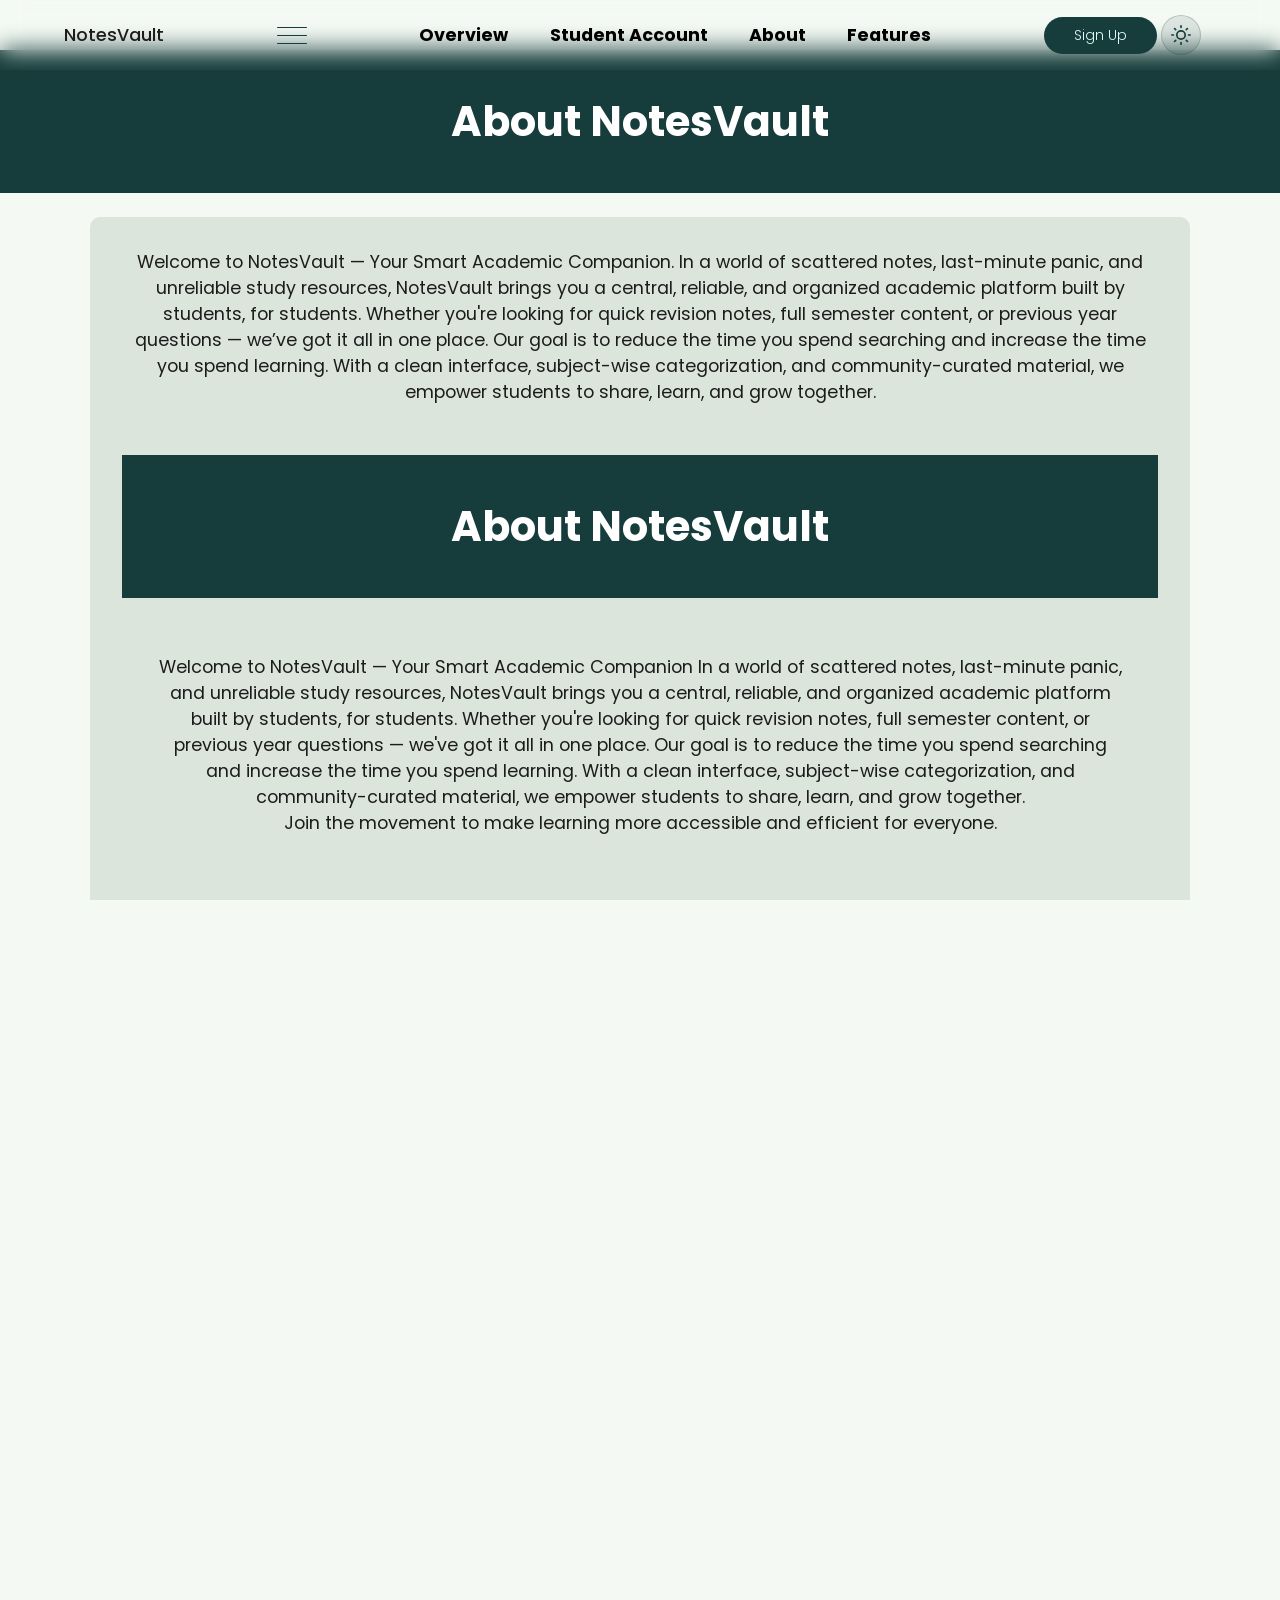
==== commit 55f31071: "Update about.html" ====
--- a/about.html
+++ b/about.html
@@ -75,11 +75,9 @@
   <section class="intro-box container">
     <p>
       Welcome to NotesVault — Your Smart Academic Companion
-    </p>
-    <p>
+    
       In a world of scattered notes, last-minute panic, and unreliable study resources, NotesVault brings you a central, reliable, and organized academic platform built by students, for students. Whether you're looking for quick revision notes, full semester content, or previous year questions — we've got it all in one place.
-    </p>
-    <p>
+    
       Our goal is to reduce the time you spend searching and increase the time you spend learning. With a clean interface, subject-wise categorization, and community-curated material, we empower students to share, learn, and grow together.
     </p>
     <p>
--- a/about.css
+++ b/about.css
@@ -17,6 +17,7 @@
   color: white;
   padding: 2.5rem 1rem;
   text-align: center;
+  margin-top: 50px;
 }
 
 .hero-section h1 {
@@ -32,7 +33,8 @@
   padding: 1.5rem;
   font-size: 1.1rem;
   font-weight: 400;
-  text-align: justify;
+  text-align: center;
+
   /* FIX: Added missing padding as per the issue description */
   padding: 2rem;
 }
@@ -176,7 +178,7 @@
     padding: 1rem; /* Smaller padding for very compact screens */
   }
 }
-=======
+
 /* Responsive Design */
 @media (max-width: 768px) {
   .hero-section h1 {
@@ -191,7 +193,9 @@
     padding: 1rem;
     margin-top: 1rem;
     font-size: 1rem;
-  }
+    text-align: center;
+  }
+
   
   .two-cards,
   .features {
--- a/styles.css
+++ b/styles.css
@@ -1,11 +1,6 @@
   @import url("https://fonts.googleapis.com/css2?family=Open+Sans:wght@600&family=Poppins:ital,wght@0,100;0,200;0,300;0,400;0,500;0,600;0,700;0,800;0,900;1,100;1,200;1,300;1,400;1,500;1,600;1,700;1,800;1,900");
 
 
-body {
-  background-color: #f4f7f2;
-  margin: 0;
-  padding:0;
-}
 
   .theme-toggle {
     display: flex;
@@ -75,29 +70,14 @@
     visibility: visible;
   }
 
-  /* Integrated code from paste-2.txt (lines 90 to 154) */
-
-  /* Example integrated styles (replace with actual content from paste-2.txt) */
-  .example-class {
-    color: #333;
-    font-size: 16px;
-    margin: 10px;
-  }
-
-  .another-example {
-    display: flex;
-    justify-content: center;
-    align-items: center;
-    padding: 20px;
-  }
-
-  /* Navigation Menu Styles with updated order for theme toggle */
-  /* General reset if needed */
-  * {
-    margin: 0;
-    padding: 0;
-    box-sizing: border-box;
-  }
+
+/* Navigation Menu Styles with updated order for theme toggle */
+/* General reset */
+* {
+  margin: 0;
+  padding: 0;
+  box-sizing: border-box;
+}
 
   /* Ensure parent scroll works */
   html,
@@ -279,27 +259,10 @@
     color: #dff8f8;
   }
 
-
-.main-left-links .links-text {
-  display: inline-flex;
-  margin-right: 1vw;
-  padding: 0px 30px;
-  font-family: "Poppins", sans-serif;
-  font-weight: 300;
-  font-style: normal;
-  font-size: calc(9px + 0.4vw);
-  min-height: calc(50px - 0.4vw);
-  align-items: center;
-  border-radius: 30px;
-  cursor: pointer;
-  
-}
-
   [data-theme="dark"] .theme-toggle .sun-icon {
     opacity: 0;
     visibility: hidden;
   }
-
 
   [data-theme="dark"] .theme-toggle .moon-icon {
     opacity: 1;
@@ -782,13 +745,26 @@
     background-color: rgba(165, 201, 160, 0.8156862745);
   }
 
-  .search-parameters-div .search-parameters-option {
-    border: none;
-    border-radius: 30px;
-    padding: 10px;
-    background-color: rgba(165, 201, 160, 0.8156862745);
-    color: #2E2E2E;
-  }
+.search-parameters-div .search-parameters-option {
+  border: none;
+  border-radius: 30px;
+  padding: 10px;
+  background-color: rgba(165, 201, 160, 0.8156862745);
+  color: #2E2E2E;
+}
+
+.search-parameters-div .search-parameters-select option {
+  border: none;
+  border-radius: 30px;
+  padding: 10px;
+  background-color: #a5c9a0d0;
+  color: #2E2E2E;
+}
+
+[data-theme="dark"] .search-parameters-select option {
+  background-color: rgba(60, 80, 60, 0.9) !important;
+  color: #e0e0e0 !important;
+}
 
 
   .About {
@@ -880,23 +856,10 @@
       }
     }
 
-  .About-right-box {
-    opacity: 0;
-    animation: fadeInUp 0.8s ease forwards;
-  }
-
-  /* Optional: stagger the boxes */
-  .About-right-box:nth-child(1) {
-    animation-delay: 0.8s;
-  }
-
-  .About-right-box:nth-child(2) {
-    animation-delay: 0.8s;
-  }
-
-  .About-right-box:nth-child(3) {
-    animation-delay: 0.8s;
-  }
+.About-right-box {
+  opacity: 0;
+  animation: fadeInUp 0.8s ease forwards;
+  animation-delay: 0.8s;
 }
 
   /* RESPONSIVE BREAKPOINTS */
@@ -1235,14 +1198,14 @@
     background-color: #121212;
   }
 
-  [data-theme="dark"] .nav-menu a {
-    color: white;
-  }
-
-  [data-theme="dark"] .nav-menu a:hover {
-    text-decoration: underline;
-    color: green;
-  }
+[data-theme="dark"] .nav-menu a {
+  color: #dff8f8;
+}
+
+[data-theme="dark"] .nav-menu a:hover {
+  text-decoration: underline;
+  color: #4CAF50;
+}
 
   [data-theme="dark"] #header #header-navigation p {
     color: #e0e0e0;
@@ -1257,21 +1220,10 @@
     color: #b8e6e1;
   }
 
-  [data-theme="dark"] .nav-menu a {
-    text-decoration: none;
-    color: #dff8f8;
-    font-style: normal;
-    font-family: "Poppins", sans-serif;
-  }
-
-  [data-theme="dark"] .nav-menu a:hover {
-    text-decoration: underline;
-    color: #4CAF50;
-  }
-
-  [data-theme="dark"] .main-text {
-    color: #e0e0e0;
-  }
+
+[data-theme="dark"] .main-text {
+  color: #e0e0e0;
+}
 
   [data-theme="dark"] .main-heading {
     color: #ffffff;
